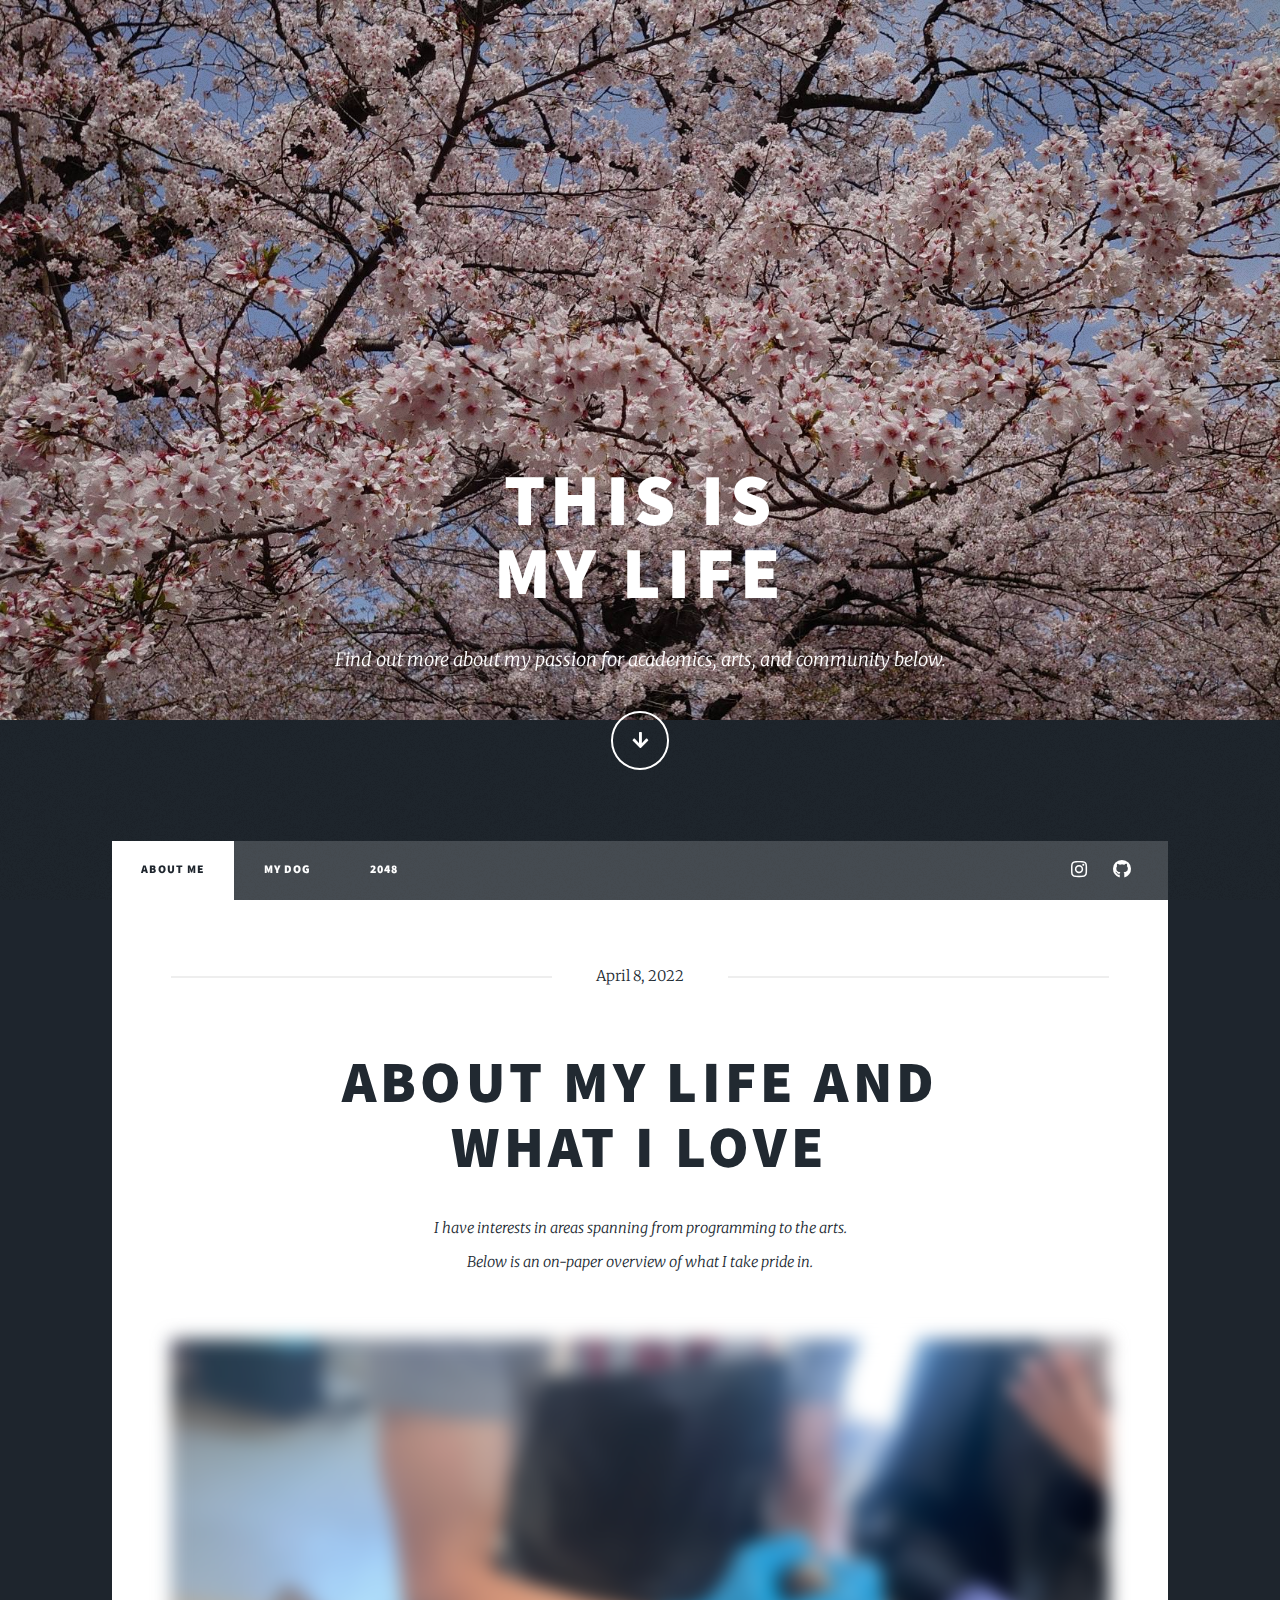
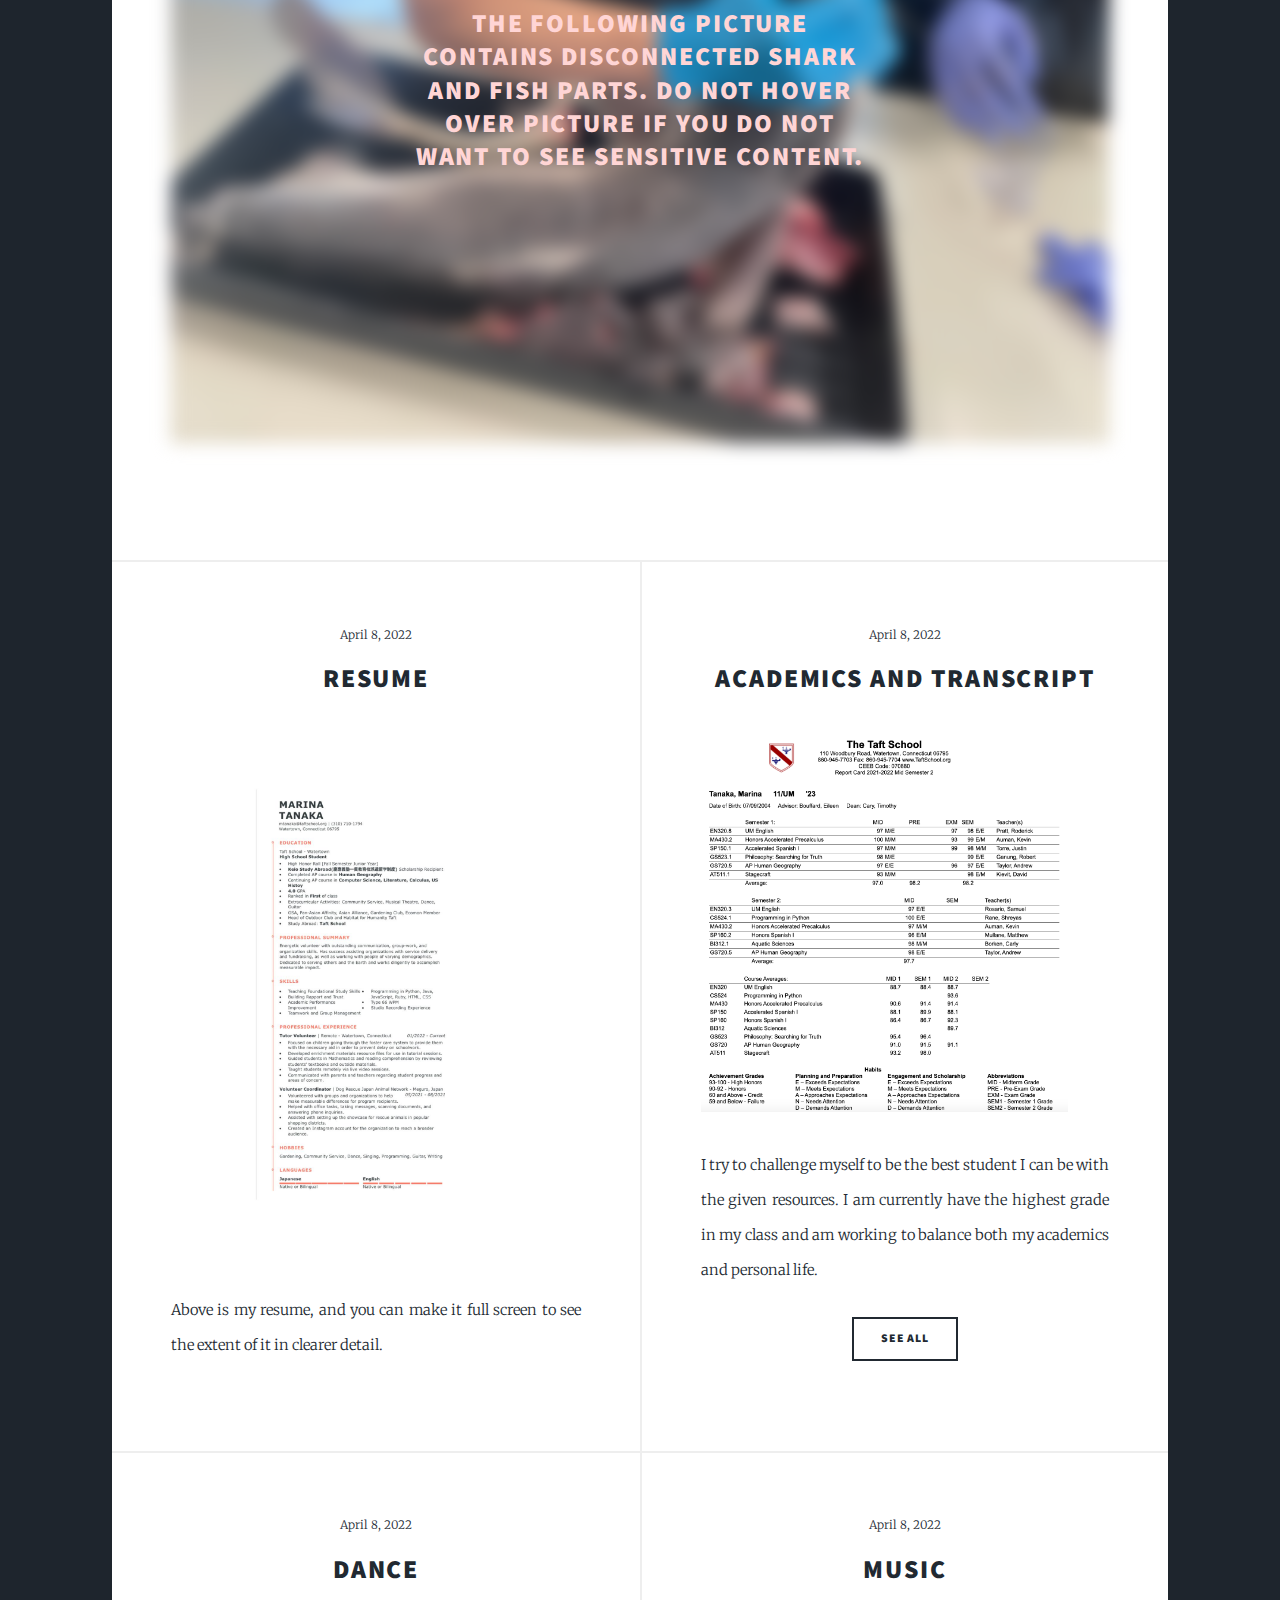
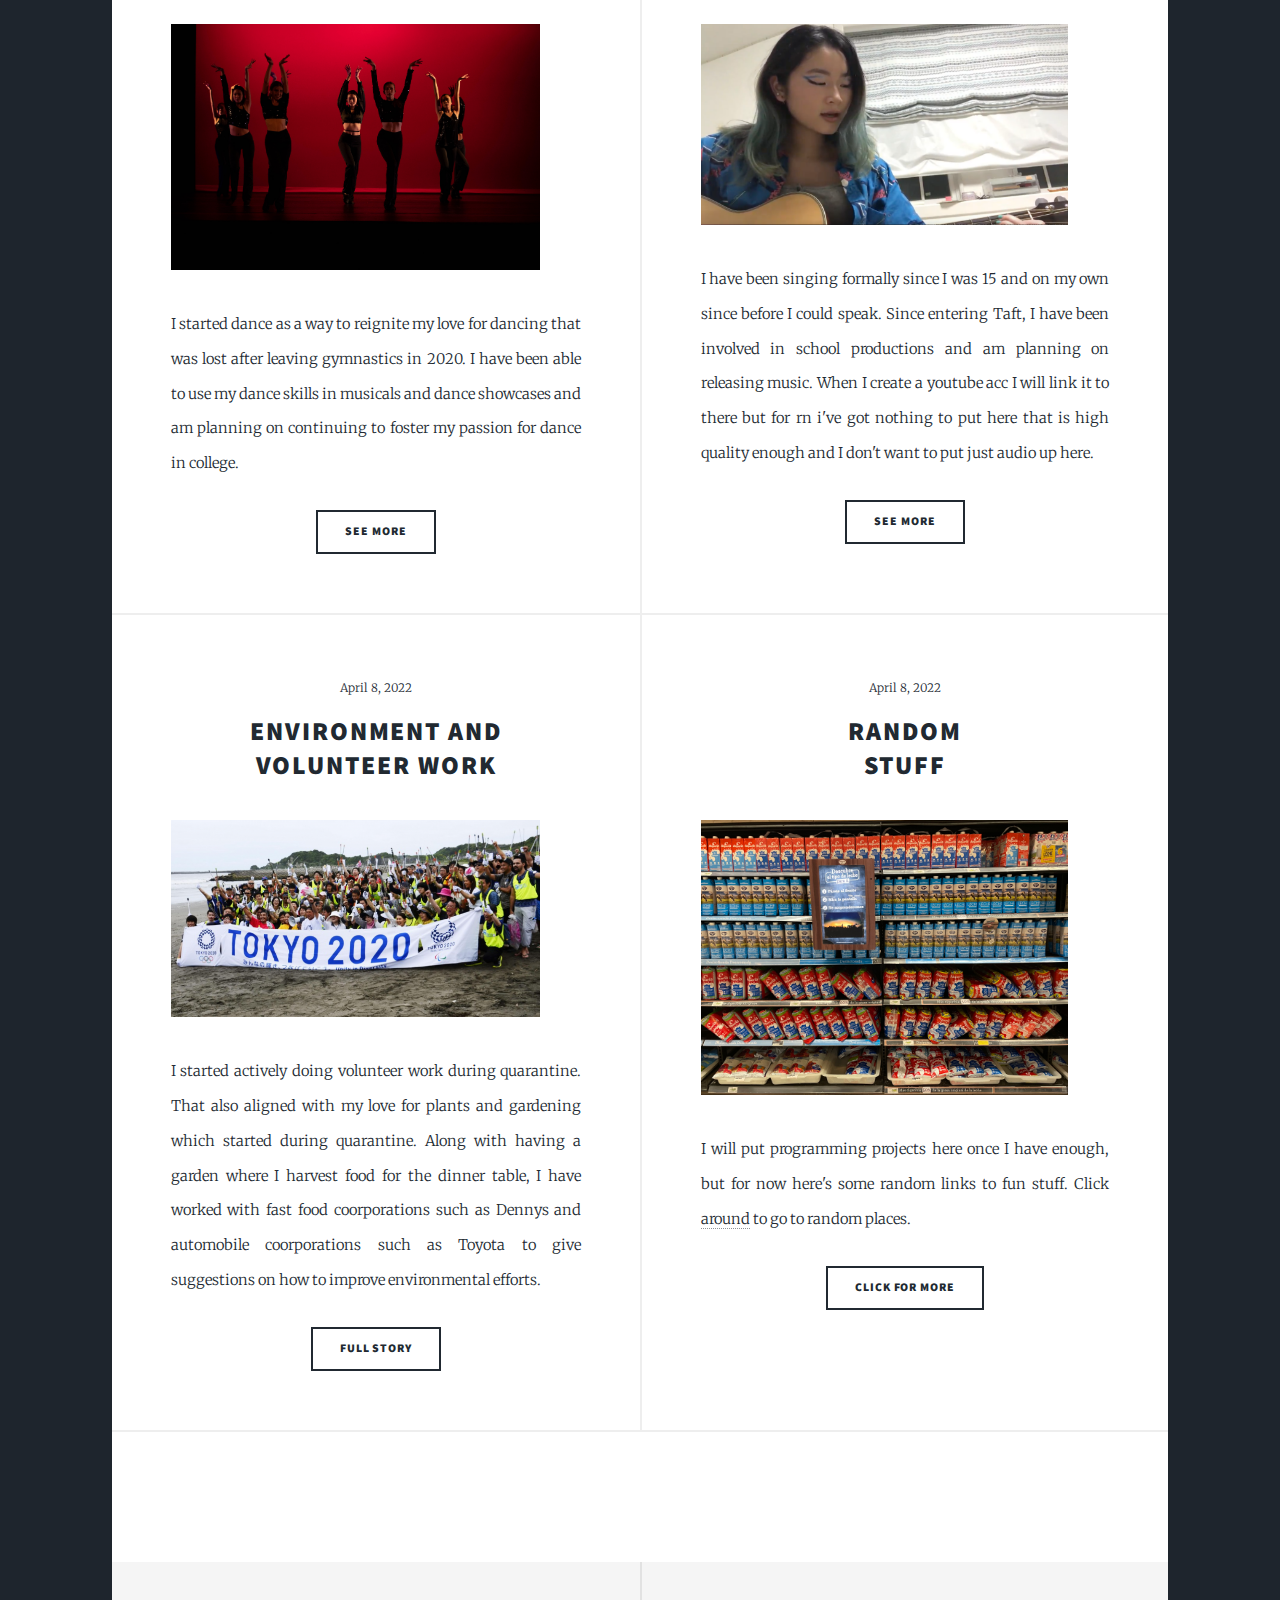
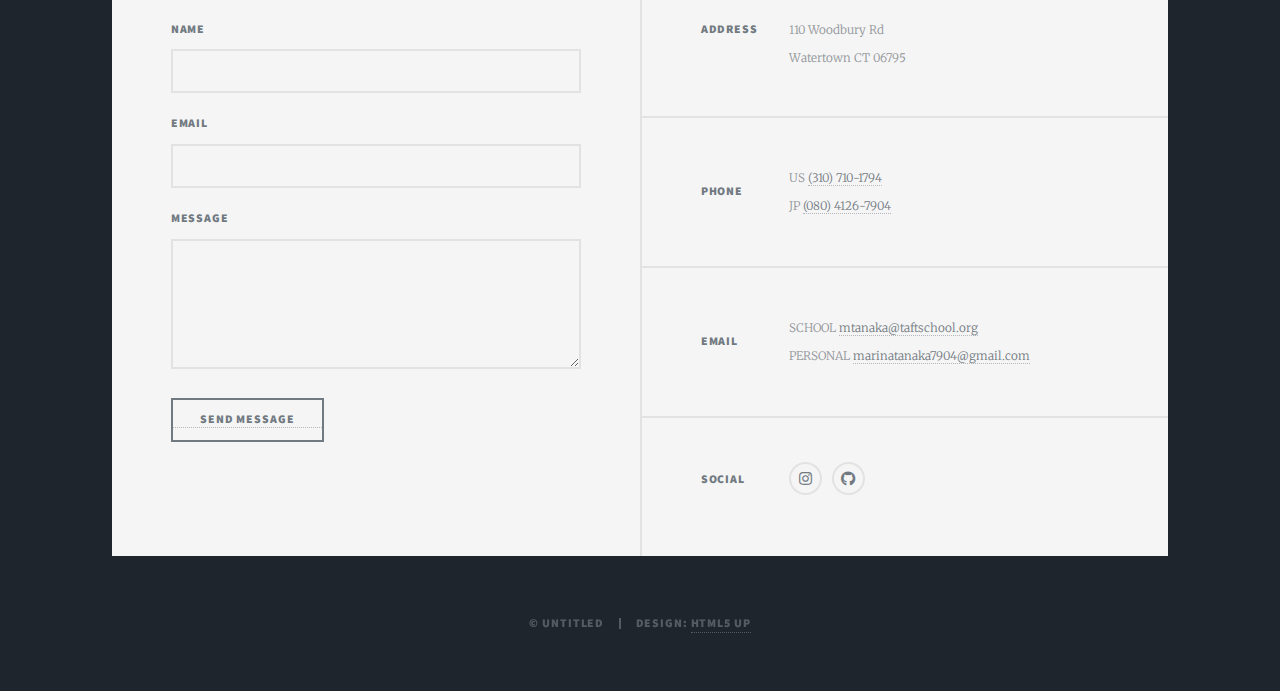
==== index.html @ 1de7fd45 "blur" ====
<!DOCTYPE HTML>
<!--
	Japanese Culture

-->
<html>
	<head>
		<title>Marina Tanaka Portfolio</title>
		<link rel = "icon" href = "images/snake.jpeg" type = "image/x-icon">
		<meta charset="utf-8" />
		<meta name="viewport" content="width=device-width, initial-scale=1, user-scalable=no" />
		<link rel="stylesheet" href="assets/css/main.css" />
		<noscript><link rel="stylesheet" href="assets/css/noscript.css" /></noscript>
	</head>
	<body class="is-preload">

		<!-- Wrapper -->
			<div id="wrapper" class="fade-in">

				<!-- Intro -->
					<div id="intro">
						<h1>This is<br />
						My Life</h1>
						<p>Find out more about my passion for academics, arts, and community below.</p>
						<ul class="actions">
							<li><a href="#header" class="button icon solid solo fa-arrow-down scrolly">Continue</a></li>
						</ul>
					</div>

				<!-- Header -->
					<header id="header">
						<a  class="logo">Marina Tanaka</a>
					</header>

				<!-- Nav -->
					<nav id="nav">
						<ul class="links">
							<li class="active"><a href="index.html">About Me</a></li>
							<li><a href="generic.html">My Dog</a></li>
							<li><a href="https://play2048.co/" target="_blank" rel="noopener noreferrer">2048</a></li>
						</ul>
						<ul class="icons">
							<li><a href="https://www.instagram.com/enchiladaman_man/?hl=en" class="icon brands fa-instagram"><span class="label">Instagram</span></a></li>
							<li><a href="https://github.com/marinatedshrimp" class="icon brands fa-github"><span class="label">GitHub</span></a></li>
						</ul>
					</nav>

				<!-- Main -->
					<div id="main">

						<!-- Featured Post -->
							<article class="post featured">
								<header class="major">
									<span class="date">April 8, 2022</span>
									<h2>About my life and<br />
									what I love</h2>
									<p>I have interests in areas spanning from programming to the arts.<br />
									Below is an on-paper overview of what I take pride in. <br /></p>
								</header>
								<div class = "container">
								<a class="image main imgg"><img src="images/shark.jpg" alt="" /></a>
								<h2 class = "center-text">The following picture contains disconnected shark and fish parts. Do not hover over picture if you do not want to see sensitive content. </h2>
								</div>
							</article>

						<!-- Posts -->
							<section class="posts" class = "smooooth">
								<article>
									<header>
										<span class="date">April 8, 2022</span>
										<h2>Resume</h2>
									</header>
									<a class="image fit"><img id = "fullScreenElement2" src="images/resume.jpg" onclick ="toggleFullScreen('fullScreenElement2')" alt="" /></a>
									<script>
										function toggleFullScreen(id) {
										  document.getElementById(id).requestFullscreen()
										}
									</script>
									<p>Above is my resume, and you can make it full screen to see the extent of it in clearer detail. </p>
									<ul class="actions special">

									</ul>									
								</article>
								<article>
									<header>
										<span class="date">April 8, 2022</span>
										<h2>Academics and Transcript</h2>
									</header>
									<a class = "image fit"><img src="images/junior_mid_sem2.png" alt="academic transcript"/></a>
									<p>I try to challenge myself to be the best student I can be with the given resources. I am currently have the highest grade in my class and am working to balance both my academics and personal life.</p>
									<ul class="actions special">
										<li><a href="https://drive.google.com/drive/folders/1C4hcfGneRjHxCJ4Ni2inxHfy_iah_qCb?usp=sharing" class="button">See All</a></li>
									</ul>
								</article>
								<article>
									<header>
										<span class="date">April 8, 2022</span>
										<h2>Dance</h2>
									</header>
									<a class="image fit"><img src="images/dance.jpg" alt="" /></a>
									<p>I started dance as a way to reignite my love for dancing that was lost after leaving gymnastics in 2020. I have been able to use my dance skills in musicals and dance showcases and am planning on continuing to foster my passion for dance in college.</p>
									<ul class="actions special">
										<li><a href="https://drive.google.com/drive/u/0/folders/1FJBhvPDgF9HogvUldzFOQnjCWZzMd5V_" class="button">See More</a></li>
									</ul>
								</article>
								<article>
									<header>
										<span class="date">April 8, 2022</span>
										<h2>Music<br />
										</h2>
									</header>
									<a class="image fit"><img src="images/music.png" alt="" /></a>
									<p>I have been singing formally since I was 15 and on my own since before I could speak. Since entering Taft, I have been involved in school productions and am planning on releasing music. When I create a youtube acc I will link it to there but for rn i've got nothing to put here that is high quality enough and I don't want to put just audio up here.</p>
									<ul class="actions special">
										<li><a href="https://drive.google.com/drive/folders/1y5LNAwpi_srUMoHAfRDy7MyowG9_rZHP?usp=sharing" class="button">See More</a></li>
									</ul>
								</article>
								<article>
									<header>
										<span class="date">April 8, 2022</span>
										<h2>Environment and Volunteer Work</h2>
									</header>
									<a href="#" class="image fit"><img src="images/clean.jpg" alt="" /></a>
									<p>I started actively doing volunteer work during quarantine. That also aligned with my love for plants and gardening which started during quarantine. Along with having a garden where I harvest food for the dinner table, I have worked with fast food coorporations such as Dennys and automobile coorporations such as Toyota to give suggestions on how to improve environmental efforts.</p>
									<ul class="actions special">
										<li><a href="#" class="button">Full Story</a></li>
									</ul>
								</article>
								<article>
									<header>
										<span class="date">April 8, 2022</span>
										<h2><a href="https://redirect.viglink.com/?format=go&jsonp=vglnk_164972795162210&key=eac202ea7a96cf485281d6c4ffa2069e&libId=l1vhf8wd0103es17000DLcafmgc9q&loc=https%3A%2F%2Fwww.makeuseof.com%2Ftag%2Faddictive-short-web-games%2F&ccpaConsent=1---&v=1&opt=true&optExText=false&out=http%3A%2F%2Ffoddy.net%2FAthletics.html%3Fwebgl%3Dtrue&ref=https%3A%2F%2Fwww.google.com%2F&title=20%20Quick%20Web%20Games%20to%20Play%20Online%20When%20You%27re%20Bored&txt=QWOP" target="_blank" rel="noopener noreferrer">Random<br />
										Stuff</a></h2>
									</header>
									<a href="https://www.theverge.com/22310188/nft-explainer-what-is-blockchain-crypto-art-faq" target="_blank" rel="noopener noreferrer" class="image fit"><img src="images/milk.jpg" alt="" /></a>
									<p>I will put programming projects here once I have enough, but for now here's some random links to fun stuff. Click <a href = "https://www.nytimes.com/games/wordle/index.html" target="_blank" rel="noopener noreferrer">around</a> to go to random places.</p>
									<ul class="actions special">
										<li><a href="https://nerdlegame.com/" target="_blank" rel="noopener noreferrer" class="button">Click For More</a></li>
									</ul>
								</article>
							</section>

						<!-- Footer -->
							<footer>
								<div class="pagination">
									
								</div>
							</footer>

					</div>

				<!-- Footer -->
					<footer id="footer">
						<section>
							<form method="post" action="#">
								<div class="fields">
									<div class="field">
										<label for="name">Name</label>
										<input type="text" name="name" id="name" />
									</div>
									<div class="field">
										<label for="email">Email</label>
										<input type="text" name="email" id="email" />
									</div>
									<div class="field">
										<label for="message">Message</label>
										<textarea name="message" id="message" rows="3"></textarea>
									</div>
								</div>
								<ul class="actions">
									<li><a href = "https://www.youtube.com/watch?v=dQw4w9WgXcQ"><input type="submit" value="Send Message"/></a></li>
								</ul>
							</form>
						</section>
						<section class="split contact">
							<section class="alt">
								<h3>Address</h3>
								<p>110 Woodbury Rd<br>
								Watertown CT 06795</p>
							</section>
							<section>
								<h3>Phone</h3>
								<p>US <a href="tel:+13107101794">(310) 710-1794</a><br/>
								JP <a href="tel:+818041267904">(080) 4126-7904</a></p>
							</section>
							<section>
								<h3>Email</h3>
								<p>SCHOOL <a href = "mailto: mtanaka@taftschool.org">mtanaka@taftschool.org</a><br/>
								PERSONAL <a href="mailto: marinatanaka7904@gmail.com">marinatanaka7904@gmail.com</a></p>
							</section>
							<section>
								<h3>Social</h3>
								<ul class="icons alt">
									<li><a href="https://www.instagram.com/enchiladaman_man/?hl=en" class="icon brands alt fa-instagram"><span class="label">Instagram</span></a></li>
									<li><a href="https://github.com/marinatedshrimp" class="icon brands alt fa-github"><span class="label">GitHub</span></a></li>
								</ul>
							</section>
						</section>
					</footer>

				<!-- Copyright -->
					<div id="copyright">
						<ul><li>&copy; Untitled</li><li>Design: <a href="https://html5up.net">HTML5 UP</a></li></ul>
					</div>

			</div>

		<!-- Scripts -->
			<script src="assets/js/jquery.min.js"></script>
			<script src="assets/js/jquery.scrollex.min.js"></script>
			<script src="assets/js/jquery.scrolly.min.js"></script>
			<script src="assets/js/browser.min.js"></script>
			<script src="assets/js/breakpoints.min.js"></script>
			<script src="assets/js/util.js"></script>
			<script src="assets/js/main.js"></script>

	</body>
</html>
---- assets/css/main.css ----
@import url(fontawesome-all.min.css);
@import url("https://fonts.googleapis.com/css?family=Merriweather:300,700,300italic,700italic|Source+Sans+Pro:900");

/*
	Massively by HTML5 UP
	html5up.net | @ajlkn
	Free for personal and commercial use under the CCA 3.0 license (html5up.net/license)
*/

html, body, div, span, applet, object,
iframe, h1, h2, h3, h4, h5, h6, p, blockquote,
pre, a, abbr, acronym, address, big, cite,
code, del, dfn, em, img, ins, kbd, q, s, samp,
small, strike, strong, sub, sup, tt, var, b,
u, i, center, dl, dt, dd, ol, ul, li, fieldset,
form, label, legend, table, caption, tbody,
tfoot, thead, tr, th, td, article, aside,
canvas, details, embed, figure, figcaption,
footer, header, hgroup, menu, nav, output, ruby,
section, summary, time, mark, audio, video {
	margin: 0;
	padding: 0;
	border: 0;
	font-size: 100%;
	font: inherit;
	vertical-align: baseline;}

article, aside, details, figcaption, figure,
footer, header, hgroup, menu, nav, section {
	display: block;}

body {
	line-height: 1;
}

ol, ul {
	list-style: none;
}

blockquote, q {
	quotes: none;
}

	blockquote:before, blockquote:after, q:before, q:after {
		content: '';
		content: none;
	}

table {
	border-collapse: collapse;
	border-spacing: 0;
}

body {
	-webkit-text-size-adjust: none;
}

mark {
	background-color: transparent;
	color: inherit;
}

input::-moz-focus-inner {
	border: 0;
	padding: 0;
}

input, select, textarea {
	-moz-appearance: none;
	-webkit-appearance: none;
	-ms-appearance: none;
	appearance: none;
}

/* Basic */

	@-ms-viewport {
		width: device-width;
	}

	body {
		-ms-overflow-style: scrollbar;
	}

	@media screen and (max-width: 480px) {

		html, body {
			min-width: 320px;
		}

	}

	html {
		box-sizing: border-box;
	}

	*, *:before, *:after {
		box-sizing: inherit;
	}

	body {
		background-color: #1e252d;
	}

		body.is-preload *, body.is-preload *:before, body.is-preload *:after {
			-moz-animation: none !important;
			-webkit-animation: none !important;
			-ms-animation: none !important;
			animation: none !important;
			-moz-transition: none !important;
			-webkit-transition: none !important;
			-ms-transition: none !important;
			transition: none !important;
		}

/* Type */

	html {
		font-size: 16pt;
	}

		@media screen and (max-width: 1680px) {

			html {
				font-size: 12pt;
			}

		}

		@media screen and (max-width: 1280px) {

			html {
				font-size: 11pt;
			}

		}

		@media screen and (max-width: 360px) {

			html {
				font-size: 10pt;
			}

		}

	body {
		color: #212931;
	}

	body, input, select, textarea {
		font-family: "Merriweather", Georgia, serif;
		font-weight: 300;
		font-size: 1rem;
		line-height: 2.375;
	}

	a {
		-moz-transition: color 0.2s ease-in-out, background-color 0.2s ease-in-out, border-color 0.2s ease-in-out, box-shadow 0.2s ease-in-out;
		-webkit-transition: color 0.2s ease-in-out, background-color 0.2s ease-in-out, border-color 0.2s ease-in-out, box-shadow 0.2s ease-in-out;
		-ms-transition: color 0.2s ease-in-out, background-color 0.2s ease-in-out, border-color 0.2s ease-in-out, box-shadow 0.2s ease-in-out;
		transition: color 0.2s ease-in-out, background-color 0.2s ease-in-out, border-color 0.2s ease-in-out, box-shadow 0.2s ease-in-out;
		border-bottom: dotted 1px;
		text-decoration: none;
	}

		a:hover {
			border-bottom-color: transparent;
		}

	strong, b {
		font-weight: 600;
	}

	em, i {
		font-style: italic;
	}

	p {
		text-align: justify;
		margin: 0 0 2rem 0;
	}

	h1, h2, h3, h4, h5, h6 {
		font-family: "Source Sans Pro", Helvetica, sans-serif;
		font-weight: 900;
		line-height: 1.5;
		letter-spacing: 0.075em;
		text-transform: uppercase;
		margin: 0 0 1rem 0;
	}

		h1 a, h2 a, h3 a, h4 a, h5 a, h6 a {
			border-bottom: 0;
			color: inherit;
			text-decoration: none;
		}

	h1 {
		font-size: 4rem;
		line-height: 1.1;
		margin: 0 0 2rem 0;
	}

	h2 {
		font-size: 1.75rem;
		line-height: 1.3;
		margin: 0 0 1.5rem 0;
	}

	h3 {
		font-size: 1.25rem;
		margin: 0 0 1.5rem 0;
	}

	h4 {
		font-size: 1rem;
	}

	h5 {
		font-size: 0.9rem;
	}

	h6 {
		font-size: 0.8rem;
	}

	sub {
		font-size: 0.8rem;
		position: relative;
		top: 0.5rem;
	}

	sup {
		font-size: 0.8rem;
		position: relative;
		top: -0.5rem;
	}

	blockquote {
		border-left: solid 4px;
		font-style: italic;
		margin: 0 0 2rem 0;
		padding: 0.5rem 0 0.5rem 2rem;
	}

	code {
		border: solid 2px;
		font-family: "Courier New", monospace;
		font-size: 0.9rem;
		margin: 0 0.25rem;
		padding: 0.25rem 0.65rem;
	}

	pre {
		-webkit-overflow-scrolling: touch;
		font-family: "Courier New", monospace;
		font-size: 0.9rem;
		margin: 0 0 2rem 0;
	}

		pre code {
			display: block;
			line-height: 1.75;
			padding: 1rem 1.5rem;
			overflow-x: auto;
		}

	hr {
		border: 0;
		border-bottom: solid 2px;
		margin: 3rem 0;
	}

		hr.major {
			margin: 5rem 0;
		}

	.align-left {
		text-align: left;
	}

	.align-center {
		text-align: center;
	}

	.align-right {
		text-align: right;
	}

	input, select, textarea {
		color: #212931;
	}

	a {
		color: #212931;
		border-bottom-color: rgba(33, 41, 49, 0.5);
	}

		a:hover {
			border-bottom-color: transparent;
			color: #18bfef !important;
		}

	strong, b {
		color: #212931;
	}

	h1, h2, h3, h4, h5, h6 {
		color: #212931;
	}

	blockquote {
		border-left-color: #eeeeee;
	}

	code {
		background: rgba(220, 220, 220, 0.25);
		border-color: #eeeeee;
	}

	hr {
		border-bottom-color: #eeeeee;
	}

/* Row */

	.row {
		display: flex;
		flex-wrap: wrap;
		box-sizing: border-box;
		align-items: stretch;
	}

		.row > * {
			box-sizing: border-box;
		}

		.row.gtr-uniform > * > :last-child {
			margin-bottom: 0;
		}

		.row.aln-left {
			justify-content: flex-start;
		}

		.row.aln-center {
			justify-content: center;
		}

		.row.aln-right {
			justify-content: flex-end;
		}

		.row.aln-top {
			align-items: flex-start;
		}

		.row.aln-middle {
			align-items: center;
		}

		.row.aln-bottom {
			align-items: flex-end;
		}

		.row > .imp {
			order: -1;
		}

		.row > .col-1 {
			width: 8.33333%;
		}

		.row > .off-1 {
			margin-left: 8.33333%;
		}

		.row > .col-2 {
			width: 16.66667%;
		}

		.row > .off-2 {
			margin-left: 16.66667%;
		}

		.row > .col-3 {
			width: 25%;
		}

		.row > .off-3 {
			margin-left: 25%;
		}

		.row > .col-4 {
			width: 33.33333%;
		}

		.row > .off-4 {
			margin-left: 33.33333%;
		}

		.row > .col-5 {
			width: 41.66667%;
		}

		.row > .off-5 {
			margin-left: 41.66667%;
		}

		.row > .col-6 {
			width: 50%;
		}

		.row > .off-6 {
			margin-left: 50%;
		}

		.row > .col-7 {
			width: 58.33333%;
		}

		.row > .off-7 {
			margin-left: 58.33333%;
		}

		.row > .col-8 {
			width: 66.66667%;
		}

		.row > .off-8 {
			margin-left: 66.66667%;
		}

		.row > .col-9 {
			width: 75%;
		}

		.row > .off-9 {
			margin-left: 75%;
		}

		.row > .col-10 {
			width: 83.33333%;
		}

		.row > .off-10 {
			margin-left: 83.33333%;
		}

		.row > .col-11 {
			width: 91.66667%;
		}

		.row > .off-11 {
			margin-left: 91.66667%;
		}

		.row > .col-12 {
			width: 100%;
		}

		.row > .off-12 {
			margin-left: 100%;
		}

		.row.gtr-0 {
			margin-top: 0;
			margin-left: 0rem;
		}

			.row.gtr-0 > * {
				padding: 0 0 0 0rem;
			}

			.row.gtr-0.gtr-uniform {
				margin-top: 0rem;
			}

				.row.gtr-0.gtr-uniform > * {
					padding-top: 0rem;
				}

		.row.gtr-25 {
			margin-top: 0;
			margin-left: -0.375rem;
		}

			.row.gtr-25 > * {
				padding: 0 0 0 0.375rem;
			}

			.row.gtr-25.gtr-uniform {
				margin-top: -0.375rem;
			}

				.row.gtr-25.gtr-uniform > * {
					padding-top: 0.375rem;
				}

		.row.gtr-50 {
			margin-top: 0;
			margin-left: -0.75rem;
		}

			.row.gtr-50 > * {
				padding: 0 0 0 0.75rem;
			}

			.row.gtr-50.gtr-uniform {
				margin-top: -0.75rem;
			}

				.row.gtr-50.gtr-uniform > * {
					padding-top: 0.75rem;
				}

		.row {
			margin-top: 0;
			margin-left: -1.5rem;
		}

			.row > * {
				padding: 0 0 0 1.5rem;
			}

			.row.gtr-uniform {
				margin-top: -1.5rem;
			}

				.row.gtr-uniform > * {
					padding-top: 1.5rem;
				}

		.row.gtr-150 {
			margin-top: 0;
			margin-left: -2.25rem;
		}

			.row.gtr-150 > * {
				padding: 0 0 0 2.25rem;
			}

			.row.gtr-150.gtr-uniform {
				margin-top: -2.25rem;
			}

				.row.gtr-150.gtr-uniform > * {
					padding-top: 2.25rem;
				}

		.row.gtr-200 {
			margin-top: 0;
			margin-left: -3rem;
		}

			.row.gtr-200 > * {
				padding: 0 0 0 3rem;
			}

			.row.gtr-200.gtr-uniform {
				margin-top: -3rem;
			}

				.row.gtr-200.gtr-uniform > * {
					padding-top: 3rem;
				}

		@media screen and (max-width: 1680px) {

			.row {
				display: flex;
				flex-wrap: wrap;
				box-sizing: border-box;
				align-items: stretch;
			}

				.row > * {
					box-sizing: border-box;
				}

				.row.gtr-uniform > * > :last-child {
					margin-bottom: 0;
				}

				.row.aln-left {
					justify-content: flex-start;
				}

				.row.aln-center {
					justify-content: center;
				}

				.row.aln-right {
					justify-content: flex-end;
				}

				.row.aln-top {
					align-items: flex-start;
				}

				.row.aln-middle {
					align-items: center;
				}

				.row.aln-bottom {
					align-items: flex-end;
				}

				.row > .imp-xlarge {
					order: -1;
				}

				.row > .col-1-xlarge {
					width: 8.33333%;
				}

				.row > .off-1-xlarge {
					margin-left: 8.33333%;
				}

				.row > .col-2-xlarge {
					width: 16.66667%;
				}

				.row > .off-2-xlarge {
					margin-left: 16.66667%;
				}

				.row > .col-3-xlarge {
					width: 25%;
				}

				.row > .off-3-xlarge {
					margin-left: 25%;
				}

				.row > .col-4-xlarge {
					width: 33.33333%;
				}

				.row > .off-4-xlarge {
					margin-left: 33.33333%;
				}

				.row > .col-5-xlarge {
					width: 41.66667%;
				}

				.row > .off-5-xlarge {
					margin-left: 41.66667%;
				}

				.row > .col-6-xlarge {
					width: 50%;
				}

				.row > .off-6-xlarge {
					margin-left: 50%;
				}

				.row > .col-7-xlarge {
					width: 58.33333%;
				}

				.row > .off-7-xlarge {
					margin-left: 58.33333%;
				}

				.row > .col-8-xlarge {
					width: 66.66667%;
				}

				.row > .off-8-xlarge {
					margin-left: 66.66667%;
				}

				.row > .col-9-xlarge {
					width: 75%;
				}

				.row > .off-9-xlarge {
					margin-left: 75%;
				}

				.row > .col-10-xlarge {
					width: 83.33333%;
				}

				.row > .off-10-xlarge {
					margin-left: 83.33333%;
				}

				.row > .col-11-xlarge {
					width: 91.66667%;
				}

				.row > .off-11-xlarge {
					margin-left: 91.66667%;
				}

				.row > .col-12-xlarge {
					width: 100%;
				}

				.row > .off-12-xlarge {
					margin-left: 100%;
				}

				.row.gtr-0 {
					margin-top: 0;
					margin-left: 0rem;
				}

					.row.gtr-0 > * {
						padding: 0 0 0 0rem;
					}

					.row.gtr-0.gtr-uniform {
						margin-top: 0rem;
					}

						.row.gtr-0.gtr-uniform > * {
							padding-top: 0rem;
						}

				.row.gtr-25 {
					margin-top: 0;
					margin-left: -0.375rem;
				}

					.row.gtr-25 > * {
						padding: 0 0 0 0.375rem;
					}

					.row.gtr-25.gtr-uniform {
						margin-top: -0.375rem;
					}

						.row.gtr-25.gtr-uniform > * {
							padding-top: 0.375rem;
						}

				.row.gtr-50 {
					margin-top: 0;
					margin-left: -0.75rem;
				}

					.row.gtr-50 > * {
						padding: 0 0 0 0.75rem;
					}

					.row.gtr-50.gtr-uniform {
						margin-top: -0.75rem;
					}

						.row.gtr-50.gtr-uniform > * {
							padding-top: 0.75rem;
						}

				.row {
					margin-top: 0;
					margin-left: -1.5rem;
				}

					.row > * {
						padding: 0 0 0 1.5rem;
					}

					.row.gtr-uniform {
						margin-top: -1.5rem;
					}

						.row.gtr-uniform > * {
							padding-top: 1.5rem;
						}

				.row.gtr-150 {
					margin-top: 0;
					margin-left: -2.25rem;
				}

					.row.gtr-150 > * {
						padding: 0 0 0 2.25rem;
					}

					.row.gtr-150.gtr-uniform {
						margin-top: -2.25rem;
					}

						.row.gtr-150.gtr-uniform > * {
							padding-top: 2.25rem;
						}

				.row.gtr-200 {
					margin-top: 0;
					margin-left: -3rem;
				}

					.row.gtr-200 > * {
						padding: 0 0 0 3rem;
					}

					.row.gtr-200.gtr-uniform {
						margin-top: -3rem;
					}

						.row.gtr-200.gtr-uniform > * {
							padding-top: 3rem;
						}

		}

		@media screen and (max-width: 1280px) {

			.row {
				display: flex;
				flex-wrap: wrap;
				box-sizing: border-box;
				align-items: stretch;
			}

				.row > * {
					box-sizing: border-box;
				}

				.row.gtr-uniform > * > :last-child {
					margin-bottom: 0;
				}

				.row.aln-left {
					justify-content: flex-start;
				}

				.row.aln-center {
					justify-content: center;
				}

				.row.aln-right {
					justify-content: flex-end;
				}

				.row.aln-top {
					align-items: flex-start;
				}

				.row.aln-middle {
					align-items: center;
				}

				.row.aln-bottom {
					align-items: flex-end;
				}

				.row > .imp-large {
					order: -1;
				}

				.row > .col-1-large {
					width: 8.33333%;
				}

				.row > .off-1-large {
					margin-left: 8.33333%;
				}

				.row > .col-2-large {
					width: 16.66667%;
				}

				.row > .off-2-large {
					margin-left: 16.66667%;
				}

				.row > .col-3-large {
					width: 25%;
				}

				.row > .off-3-large {
					margin-left: 25%;
				}

				.row > .col-4-large {
					width: 33.33333%;
				}

				.row > .off-4-large {
					margin-left: 33.33333%;
				}

				.row > .col-5-large {
					width: 41.66667%;
				}

				.row > .off-5-large {
					margin-left: 41.66667%;
				}

				.row > .col-6-large {
					width: 50%;
				}

				.row > .off-6-large {
					margin-left: 50%;
				}

				.row > .col-7-large {
					width: 58.33333%;
				}

				.row > .off-7-large {
					margin-left: 58.33333%;
				}

				.row > .col-8-large {
					width: 66.66667%;
				}

				.row > .off-8-large {
					margin-left: 66.66667%;
				}

				.row > .col-9-large {
					width: 75%;
				}

				.row > .off-9-large {
					margin-left: 75%;
				}

				.row > .col-10-large {
					width: 83.33333%;
				}

				.row > .off-10-large {
					margin-left: 83.33333%;
				}

				.row > .col-11-large {
					width: 91.66667%;
				}

				.row > .off-11-large {
					margin-left: 91.66667%;
				}

				.row > .col-12-large {
					width: 100%;
				}

				.row > .off-12-large {
					margin-left: 100%;
				}

				.row.gtr-0 {
					margin-top: 0;
					margin-left: 0rem;
				}

					.row.gtr-0 > * {
						padding: 0 0 0 0rem;
					}

					.row.gtr-0.gtr-uniform {
						margin-top: 0rem;
					}

						.row.gtr-0.gtr-uniform > * {
							padding-top: 0rem;
						}

				.row.gtr-25 {
					margin-top: 0;
					margin-left: -0.375rem;
				}

					.row.gtr-25 > * {
						padding: 0 0 0 0.375rem;
					}

					.row.gtr-25.gtr-uniform {
						margin-top: -0.375rem;
					}

						.row.gtr-25.gtr-uniform > * {
							padding-top: 0.375rem;
						}

				.row.gtr-50 {
					margin-top: 0;
					margin-left: -0.75rem;
				}

					.row.gtr-50 > * {
						padding: 0 0 0 0.75rem;
					}

					.row.gtr-50.gtr-uniform {
						margin-top: -0.75rem;
					}

						.row.gtr-50.gtr-uniform > * {
							padding-top: 0.75rem;
						}

				.row {
					margin-top: 0;
					margin-left: -1.5rem;
				}

					.row > * {
						padding: 0 0 0 1.5rem;
					}

					.row.gtr-uniform {
						margin-top: -1.5rem;
					}

						.row.gtr-uniform > * {
							padding-top: 1.5rem;
						}

				.row.gtr-150 {
					margin-top: 0;
					margin-left: -2.25rem;
				}

					.row.gtr-150 > * {
						padding: 0 0 0 2.25rem;
					}

					.row.gtr-150.gtr-uniform {
						margin-top: -2.25rem;
					}

						.row.gtr-150.gtr-uniform > * {
							padding-top: 2.25rem;
						}

				.row.gtr-200 {
					margin-top: 0;
					margin-left: -3rem;
				}

					.row.gtr-200 > * {
						padding: 0 0 0 3rem;
					}

					.row.gtr-200.gtr-uniform {
						margin-top: -3rem;
					}

						.row.gtr-200.gtr-uniform > * {
							padding-top: 3rem;
						}

		}

		@media screen and (max-width: 980px) {

			.row {
				display: flex;
				flex-wrap: wrap;
				box-sizing: border-box;
				align-items: stretch;
			}

				.row > * {
					box-sizing: border-box;
				}

				.row.gtr-uniform > * > :last-child {
					margin-bottom: 0;
				}

				.row.aln-left {
					justify-content: flex-start;
				}

				.row.aln-center {
					justify-content: center;
				}

				.row.aln-right {
					justify-content: flex-end;
				}

				.row.aln-top {
					align-items: flex-start;
				}

				.row.aln-middle {
					align-items: center;
				}

				.row.aln-bottom {
					align-items: flex-end;
				}

				.row > .imp-medium {
					order: -1;
				}

				.row > .col-1-medium {
					width: 8.33333%;
				}

				.row > .off-1-medium {
					margin-left: 8.33333%;
				}

				.row > .col-2-medium {
					width: 16.66667%;
				}

				.row > .off-2-medium {
					margin-left: 16.66667%;
				}

				.row > .col-3-medium {
					width: 25%;
				}

				.row > .off-3-medium {
					margin-left: 25%;
				}

				.row > .col-4-medium {
					width: 33.33333%;
				}

				.row > .off-4-medium {
					margin-left: 33.33333%;
				}

				.row > .col-5-medium {
					width: 41.66667%;
				}

				.row > .off-5-medium {
					margin-left: 41.66667%;
				}

				.row > .col-6-medium {
					width: 50%;
				}

				.row > .off-6-medium {
					margin-left: 50%;
				}

				.row > .col-7-medium {
					width: 58.33333%;
				}

				.row > .off-7-medium {
					margin-left: 58.33333%;
				}

				.row > .col-8-medium {
					width: 66.66667%;
				}

				.row > .off-8-medium {
					margin-left: 66.66667%;
				}

				.row > .col-9-medium {
					width: 75%;
				}

				.row > .off-9-medium {
					margin-left: 75%;
				}

				.row > .col-10-medium {
					width: 83.33333%;
				}

				.row > .off-10-medium {
					margin-left: 83.33333%;
				}

				.row > .col-11-medium {
					width: 91.66667%;
				}

				.row > .off-11-medium {
					margin-left: 91.66667%;
				}

				.row > .col-12-medium {
					width: 100%;
				}

				.row > .off-12-medium {
					margin-left: 100%;
				}

				.row.gtr-0 {
					margin-top: 0;
					margin-left: 0rem;
				}

					.row.gtr-0 > * {
						padding: 0 0 0 0rem;
					}

					.row.gtr-0.gtr-uniform {
						margin-top: 0rem;
					}

						.row.gtr-0.gtr-uniform > * {
							padding-top: 0rem;
						}

				.row.gtr-25 {
					margin-top: 0;
					margin-left: -0.375rem;
				}

					.row.gtr-25 > * {
						padding: 0 0 0 0.375rem;
					}

					.row.gtr-25.gtr-uniform {
						margin-top: -0.375rem;
					}

						.row.gtr-25.gtr-uniform > * {
							padding-top: 0.375rem;
						}

				.row.gtr-50 {
					margin-top: 0;
					margin-left: -0.75rem;
				}

					.row.gtr-50 > * {
						padding: 0 0 0 0.75rem;
					}

					.row.gtr-50.gtr-uniform {
						margin-top: -0.75rem;
					}

						.row.gtr-50.gtr-uniform > * {
							padding-top: 0.75rem;
						}

				.row {
					margin-top: 0;
					margin-left: -1.5rem;
				}

					.row > * {
						padding: 0 0 0 1.5rem;
					}

					.row.gtr-uniform {
						margin-top: -1.5rem;
					}

						.row.gtr-uniform > * {
							padding-top: 1.5rem;
						}

				.row.gtr-150 {
					margin-top: 0;
					margin-left: -2.25rem;
				}

					.row.gtr-150 > * {
						padding: 0 0 0 2.25rem;
					}

					.row.gtr-150.gtr-uniform {
						margin-top: -2.25rem;
					}

						.row.gtr-150.gtr-uniform > * {
							padding-top: 2.25rem;
						}

				.row.gtr-200 {
					margin-top: 0;
					margin-left: -3rem;
				}

					.row.gtr-200 > * {
						padding: 0 0 0 3rem;
					}

					.row.gtr-200.gtr-uniform {
						margin-top: -3rem;
					}

						.row.gtr-200.gtr-uniform > * {
							padding-top: 3rem;
						}

		}

		@media screen and (max-width: 736px) {

			.row {
				display: flex;
				flex-wrap: wrap;
				box-sizing: border-box;
				align-items: stretch;
			}

				.row > * {
					box-sizing: border-box;
				}

				.row.gtr-uniform > * > :last-child {
					margin-bottom: 0;
				}

				.row.aln-left {
					justify-content: flex-start;
				}

				.row.aln-center {
					justify-content: center;
				}

				.row.aln-right {
					justify-content: flex-end;
				}

				.row.aln-top {
					align-items: flex-start;
				}

				.row.aln-middle {
					align-items: center;
				}

				.row.aln-bottom {
					align-items: flex-end;
				}

				.row > .imp-small {
					order: -1;
				}

				.row > .col-1-small {
					width: 8.33333%;
				}

				.row > .off-1-small {
					margin-left: 8.33333%;
				}

				.row > .col-2-small {
					width: 16.66667%;
				}

				.row > .off-2-small {
					margin-left: 16.66667%;
				}

				.row > .col-3-small {
					width: 25%;
				}

				.row > .off-3-small {
					margin-left: 25%;
				}

				.row > .col-4-small {
					width: 33.33333%;
				}

				.row > .off-4-small {
					margin-left: 33.33333%;
				}

				.row > .col-5-small {
					width: 41.66667%;
				}

				.row > .off-5-small {
					margin-left: 41.66667%;
				}

				.row > .col-6-small {
					width: 50%;
				}

				.row > .off-6-small {
					margin-left: 50%;
				}

				.row > .col-7-small {
					width: 58.33333%;
				}

				.row > .off-7-small {
					margin-left: 58.33333%;
				}

				.row > .col-8-small {
					width: 66.66667%;
				}

				.row > .off-8-small {
					margin-left: 66.66667%;
				}

				.row > .col-9-small {
					width: 75%;
				}

				.row > .off-9-small {
					margin-left: 75%;
				}

				.row > .col-10-small {
					width: 83.33333%;
				}

				.row > .off-10-small {
					margin-left: 83.33333%;
				}

				.row > .col-11-small {
					width: 91.66667%;
				}

				.row > .off-11-small {
					margin-left: 91.66667%;
				}

				.row > .col-12-small {
					width: 100%;
				}

				.row > .off-12-small {
					margin-left: 100%;
				}

				.row.gtr-0 {
					margin-top: 0;
					margin-left: 0rem;
				}

					.row.gtr-0 > * {
						padding: 0 0 0 0rem;
					}

					.row.gtr-0.gtr-uniform {
						margin-top: 0rem;
					}

						.row.gtr-0.gtr-uniform > * {
							padding-top: 0rem;
						}

				.row.gtr-25 {
					margin-top: 0;
					margin-left: -0.375rem;
				}

					.row.gtr-25 > * {
						padding: 0 0 0 0.375rem;
					}

					.row.gtr-25.gtr-uniform {
						margin-top: -0.375rem;
					}

						.row.gtr-25.gtr-uniform > * {
							padding-top: 0.375rem;
						}

				.row.gtr-50 {
					margin-top: 0;
					margin-left: -0.75rem;
				}

					.row.gtr-50 > * {
						padding: 0 0 0 0.75rem;
					}

					.row.gtr-50.gtr-uniform {
						margin-top: -0.75rem;
					}

						.row.gtr-50.gtr-uniform > * {
							padding-top: 0.75rem;
						}

				.row {
					margin-top: 0;
					margin-left: -1.5rem;
				}

					.row > * {
						padding: 0 0 0 1.5rem;
					}

					.row.gtr-uniform {
						margin-top: -1.5rem;
					}

						.row.gtr-uniform > * {
							padding-top: 1.5rem;
						}

				.row.gtr-150 {
					margin-top: 0;
					margin-left: -2.25rem;
				}

					.row.gtr-150 > * {
						padding: 0 0 0 2.25rem;
					}

					.row.gtr-150.gtr-uniform {
						margin-top: -2.25rem;
					}

						.row.gtr-150.gtr-uniform > * {
							padding-top: 2.25rem;
						}

				.row.gtr-200 {
					margin-top: 0;
					margin-left: -3rem;
				}

					.row.gtr-200 > * {
						padding: 0 0 0 3rem;
					}

					.row.gtr-200.gtr-uniform {
						margin-top: -3rem;
					}

						.row.gtr-200.gtr-uniform > * {
							padding-top: 3rem;
						}

		}

		@media screen and (max-width: 480px) {

			.row {
				display: flex;
				flex-wrap: wrap;
				box-sizing: border-box;
				align-items: stretch;
			}

				.row > * {
					box-sizing: border-box;
				}

				.row.gtr-uniform > * > :last-child {
					margin-bottom: 0;
				}

				.row.aln-left {
					justify-content: flex-start;
				}

				.row.aln-center {
					justify-content: center;
				}

				.row.aln-right {
					justify-content: flex-end;
				}

				.row.aln-top {
					align-items: flex-start;
				}

				.row.aln-middle {
					align-items: center;
				}

				.row.aln-bottom {
					align-items: flex-end;
				}

				.row > .imp-xsmall {
					order: -1;
				}

				.row > .col-1-xsmall {
					width: 8.33333%;
				}

				.row > .off-1-xsmall {
					margin-left: 8.33333%;
				}

				.row > .col-2-xsmall {
					width: 16.66667%;
				}

				.row > .off-2-xsmall {
					margin-left: 16.66667%;
				}

				.row > .col-3-xsmall {
					width: 25%;
				}

				.row > .off-3-xsmall {
					margin-left: 25%;
				}

				.row > .col-4-xsmall {
					width: 33.33333%;
				}

				.row > .off-4-xsmall {
					margin-left: 33.33333%;
				}

				.row > .col-5-xsmall {
					width: 41.66667%;
				}

				.row > .off-5-xsmall {
					margin-left: 41.66667%;
				}

				.row > .col-6-xsmall {
					width: 50%;
				}

				.row > .off-6-xsmall {
					margin-left: 50%;
				}

				.row > .col-7-xsmall {
					width: 58.33333%;
				}

				.row > .off-7-xsmall {
					margin-left: 58.33333%;
				}

				.row > .col-8-xsmall {
					width: 66.66667%;
				}

				.row > .off-8-xsmall {
					margin-left: 66.66667%;
				}

				.row > .col-9-xsmall {
					width: 75%;
				}

				.row > .off-9-xsmall {
					margin-left: 75%;
				}

				.row > .col-10-xsmall {
					width: 83.33333%;
				}

				.row > .off-10-xsmall {
					margin-left: 83.33333%;
				}

				.row > .col-11-xsmall {
					width: 91.66667%;
				}

				.row > .off-11-xsmall {
					margin-left: 91.66667%;
				}

				.row > .col-12-xsmall {
					width: 100%;
				}

				.row > .off-12-xsmall {
					margin-left: 100%;
				}

				.row.gtr-0 {
					margin-top: 0;
					margin-left: 0rem;
				}

					.row.gtr-0 > * {
						padding: 0 0 0 0rem;
					}

					.row.gtr-0.gtr-uniform {
						margin-top: 0rem;
					}

						.row.gtr-0.gtr-uniform > * {
							padding-top: 0rem;
						}

				.row.gtr-25 {
					margin-top: 0;
					margin-left: -0.375rem;
				}

					.row.gtr-25 > * {
						padding: 0 0 0 0.375rem;
					}

					.row.gtr-25.gtr-uniform {
						margin-top: -0.375rem;
					}

						.row.gtr-25.gtr-uniform > * {
							padding-top: 0.375rem;
						}

				.row.gtr-50 {
					margin-top: 0;
					margin-left: -0.75rem;
				}

					.row.gtr-50 > * {
						padding: 0 0 0 0.75rem;
					}

					.row.gtr-50.gtr-uniform {
						margin-top: -0.75rem;
					}

						.row.gtr-50.gtr-uniform > * {
							padding-top: 0.75rem;
						}

				.row {
					margin-top: 0;
					margin-left: -1.5rem;
				}

					.row > * {
						padding: 0 0 0 1.5rem;
					}

					.row.gtr-uniform {
						margin-top: -1.5rem;
					}

						.row.gtr-uniform > * {
							padding-top: 1.5rem;
						}

				.row.gtr-150 {
					margin-top: 0;
					margin-left: -2.25rem;
				}

					.row.gtr-150 > * {
						padding: 0 0 0 2.25rem;
					}

					.row.gtr-150.gtr-uniform {
						margin-top: -2.25rem;
					}

						.row.gtr-150.gtr-uniform > * {
							padding-top: 2.25rem;
						}

				.row.gtr-200 {
					margin-top: 0;
					margin-left: -3rem;
				}

					.row.gtr-200 > * {
						padding: 0 0 0 3rem;
					}

					.row.gtr-200.gtr-uniform {
						margin-top: -3rem;
					}

						.row.gtr-200.gtr-uniform > * {
							padding-top: 3rem;
						}

		}

		@media screen and (max-width: 360px) {

			.row {
				display: flex;
				flex-wrap: wrap;
				box-sizing: border-box;
				align-items: stretch;
			}

				.row > * {
					box-sizing: border-box;
				}

				.row.gtr-uniform > * > :last-child {
					margin-bottom: 0;
				}

				.row.aln-left {
					justify-content: flex-start;
				}

				.row.aln-center {
					justify-content: center;
				}

				.row.aln-right {
					justify-content: flex-end;
				}

				.row.aln-top {
					align-items: flex-start;
				}

				.row.aln-middle {
					align-items: center;
				}

				.row.aln-bottom {
					align-items: flex-end;
				}

				.row > .imp-xxsmall {
					order: -1;
				}

				.row > .col-1-xxsmall {
					width: 8.33333%;
				}

				.row > .off-1-xxsmall {
					margin-left: 8.33333%;
				}

				.row > .col-2-xxsmall {
					width: 16.66667%;
				}

				.row > .off-2-xxsmall {
					margin-left: 16.66667%;
				}

				.row > .col-3-xxsmall {
					width: 25%;
				}

				.row > .off-3-xxsmall {
					margin-left: 25%;
				}

				.row > .col-4-xxsmall {
					width: 33.33333%;
				}

				.row > .off-4-xxsmall {
					margin-left: 33.33333%;
				}

				.row > .col-5-xxsmall {
					width: 41.66667%;
				}

				.row > .off-5-xxsmall {
					margin-left: 41.66667%;
				}

				.row > .col-6-xxsmall {
					width: 50%;
				}

				.row > .off-6-xxsmall {
					margin-left: 50%;
				}

				.row > .col-7-xxsmall {
					width: 58.33333%;
				}

				.row > .off-7-xxsmall {
					margin-left: 58.33333%;
				}

				.row > .col-8-xxsmall {
					width: 66.66667%;
				}

				.row > .off-8-xxsmall {
					margin-left: 66.66667%;
				}

				.row > .col-9-xxsmall {
					width: 75%;
				}

				.row > .off-9-xxsmall {
					margin-left: 75%;
				}

				.row > .col-10-xxsmall {
					width: 83.33333%;
				}

				.row > .off-10-xxsmall {
					margin-left: 83.33333%;
				}

				.row > .col-11-xxsmall {
					width: 91.66667%;
				}

				.row > .off-11-xxsmall {
					margin-left: 91.66667%;
				}

				.row > .col-12-xxsmall {
					width: 100%;
				}

				.row > .off-12-xxsmall {
					margin-left: 100%;
				}

				.row.gtr-0 {
					margin-top: 0;
					margin-left: 0rem;
				}

					.row.gtr-0 > * {
						padding: 0 0 0 0rem;
					}

					.row.gtr-0.gtr-uniform {
						margin-top: 0rem;
					}

						.row.gtr-0.gtr-uniform > * {
							padding-top: 0rem;
						}

				.row.gtr-25 {
					margin-top: 0;
					margin-left: -0.375rem;
				}

					.row.gtr-25 > * {
						padding: 0 0 0 0.375rem;
					}

					.row.gtr-25.gtr-uniform {
						margin-top: -0.375rem;
					}

						.row.gtr-25.gtr-uniform > * {
							padding-top: 0.375rem;
						}

				.row.gtr-50 {
					margin-top: 0;
					margin-left: -0.75rem;
				}

					.row.gtr-50 > * {
						padding: 0 0 0 0.75rem;
					}

					.row.gtr-50.gtr-uniform {
						margin-top: -0.75rem;
					}

						.row.gtr-50.gtr-uniform > * {
							padding-top: 0.75rem;
						}

				.row {
					margin-top: 0;
					margin-left: -1.5rem;
				}

					.row > * {
						padding: 0 0 0 1.5rem;
					}

					.row.gtr-uniform {
						margin-top: -1.5rem;
					}

						.row.gtr-uniform > * {
							padding-top: 1.5rem;
						}

				.row.gtr-150 {
					margin-top: 0;
					margin-left: -2.25rem;
				}

					.row.gtr-150 > * {
						padding: 0 0 0 2.25rem;
					}

					.row.gtr-150.gtr-uniform {
						margin-top: -2.25rem;
					}

						.row.gtr-150.gtr-uniform > * {
							padding-top: 2.25rem;
						}

				.row.gtr-200 {
					margin-top: 0;
					margin-left: -3rem;
				}

					.row.gtr-200 > * {
						padding: 0 0 0 3rem;
					}

					.row.gtr-200.gtr-uniform {
						margin-top: -3rem;
					}

						.row.gtr-200.gtr-uniform > * {
							padding-top: 3rem;
						}

		}

/* Box */

	.box {
		border: solid 2px;
		margin-bottom: 2rem;
		padding: 1.5rem;
	}

		.box > :last-child,
		.box > :last-child > :last-child,
		.box > :last-child > :last-child > :last-child {
			margin-bottom: 0;
		}

		.box.alt {
			border: 0;
			border-radius: 0;
			padding: 0;
		}

	.box {
		border-color: #eeeeee;
	}

/* Button */

	input[type="submit"],
	input[type="reset"],
	input[type="button"],
	button,
	.button {
		-moz-appearance: none;
		-webkit-appearance: none;
		-ms-appearance: none;
		appearance: none;
		-moz-transition: background-color 0.2s ease-in-out, box-shadow 0.2s ease-in-out, color 0.2s ease-in-out;
		-webkit-transition: background-color 0.2s ease-in-out, box-shadow 0.2s ease-in-out, color 0.2s ease-in-out;
		-ms-transition: background-color 0.2s ease-in-out, box-shadow 0.2s ease-in-out, color 0.2s ease-in-out;
		transition: background-color 0.2s ease-in-out, box-shadow 0.2s ease-in-out, color 0.2s ease-in-out;
		border: 0;
		border-radius: 0;
		cursor: pointer;
		display: inline-block;
		font-family: "Source Sans Pro", Helvetica, sans-serif;
		font-size: 0.8rem;
		font-weight: 900;
		letter-spacing: 0.075em;
		height: 3rem;
		line-height: 3rem;
		padding: 0 2rem;
		text-align: center;
		text-decoration: none;
		text-transform: uppercase;
		white-space: nowrap;
	}

		input[type="submit"].icon:before,
		input[type="reset"].icon:before,
		input[type="button"].icon:before,
		button.icon:before,
		.button.icon:before {
			margin-right: 0.5rem;
		}

		input[type="submit"].icon.solo,
		input[type="reset"].icon.solo,
		input[type="button"].icon.solo,
		button.icon.solo,
		.button.icon.solo {
			position: relative;
			width: 4rem;
			height: 4rem;
			line-height: 4rem;
			border-radius: 4rem;
			text-indent: 4rem;
			overflow: hidden;
			padding: 0;
			white-space: nowrap;
		}

			input[type="submit"].icon.solo:before,
			input[type="reset"].icon.solo:before,
			input[type="button"].icon.solo:before,
			button.icon.solo:before,
			.button.icon.solo:before {
				position: absolute;
				display: block;
				top: 0;
				left: 0;
				width: inherit;
				height: inherit;
				line-height: inherit;
				font-size: 1.25rem;
				margin-right: 0;
				text-align: center;
				text-indent: 0;
			}

		input[type="submit"].fit,
		input[type="reset"].fit,
		input[type="button"].fit,
		button.fit,
		.button.fit {
			width: 100%;
		}

		input[type="submit"].small,
		input[type="reset"].small,
		input[type="button"].small,
		button.small,
		.button.small {
			font-size: 0.7rem;
			height: 2.5rem;
			line-height: 2.5rem;
			padding: 0 1.5rem;
		}

		input[type="submit"].large,
		input[type="reset"].large,
		input[type="button"].large,
		button.large,
		.button.large {
			font-size: 0.9rem;
			height: 3.5rem;
			line-height: 3.5rem;
			padding: 0 2.75rem;
		}

		@media screen and (max-width: 980px) {

			input[type="submit"],
			input[type="reset"],
			input[type="button"],
			button,
			.button {
				font-size: 0.9rem;
				height: 3.25rem;
				line-height: 3.25rem;
			}

				input[type="submit"].large,
				input[type="reset"].large,
				input[type="button"].large,
				button.large,
				.button.large {
					font-size: 1rem;
					height: 3.75rem;
					line-height: 3.75rem;
				}

		}

		input[type="submit"].disabled, input[type="submit"]:disabled,
		input[type="reset"].disabled,
		input[type="reset"]:disabled,
		input[type="button"].disabled,
		input[type="button"]:disabled,
		button.disabled,
		button:disabled,
		.button.disabled,
		.button:disabled {
			pointer-events: none;
			opacity: 0.25;
		}

	input[type="submit"],
	input[type="reset"],
	input[type="button"],
	button,
	.button {
		background-color: transparent;
		box-shadow: inset 0 0 0 2px #212931;
		color: #212931 !important;
	}

		input[type="submit"]:hover,
		input[type="reset"]:hover,
		input[type="button"]:hover,
		button:hover,
		.button:hover {
			box-shadow: inset 0 0 0 2px #18bfef;
			color: #18bfef !important;
		}

		input[type="submit"].primary,
		input[type="reset"].primary,
		input[type="button"].primary,
		button.primary,
		.button.primary {
			background-color: #212931;
			box-shadow: none;
			color: #ffffff !important;
		}

			input[type="submit"].primary:hover,
			input[type="reset"].primary:hover,
			input[type="button"].primary:hover,
			button.primary:hover,
			.button.primary:hover {
				background-color: #18bfef;
			}

/* Form */

	form {
		margin: 0 0 2rem 0;
	}

		form > :last-child {
			margin-bottom: 0;
		}

		form > .fields {
			display: -moz-flex;
			display: -webkit-flex;
			display: -ms-flex;
			display: flex;
			-moz-flex-wrap: wrap;
			-webkit-flex-wrap: wrap;
			-ms-flex-wrap: wrap;
			flex-wrap: wrap;
			width: calc(100% + 3rem);
			margin: -1.5rem 0 2rem -1.5rem;
		}

			form > .fields > .field {
				-moz-flex-grow: 0;
				-webkit-flex-grow: 0;
				-ms-flex-grow: 0;
				flex-grow: 0;
				-moz-flex-shrink: 0;
				-webkit-flex-shrink: 0;
				-ms-flex-shrink: 0;
				flex-shrink: 0;
				padding: 1.5rem 0 0 1.5rem;
				width: calc(100% - 1.5rem);
			}

				form > .fields > .field.half {
					width: calc(50% - 0.75rem);
				}

				form > .fields > .field.third {
					width: calc(100%/3 - 0.5rem);
				}

				form > .fields > .field.quarter {
					width: calc(25% - 0.375rem);
				}

		@media screen and (max-width: 480px) {

			form > .fields {
				width: calc(100% + 3rem);
				margin: -1.5rem 0 2rem -1.5rem;
			}

				form > .fields > .field {
					padding: 1.5rem 0 0 1.5rem;
					width: calc(100% - 1.5rem);
				}

					form > .fields > .field.half {
						width: calc(100% - 1.5rem);
					}

					form > .fields > .field.third {
						width: calc(100% - 1.5rem);
					}

					form > .fields > .field.quarter {
						width: calc(100% - 1.5rem);
					}

		}

	label {
		display: block;
		font-family: "Source Sans Pro", Helvetica, sans-serif;
		font-weight: 900;
		line-height: 1.5;
		letter-spacing: 0.075em;
		font-size: 0.8rem;
		text-transform: uppercase;
		margin: 0 0 0.75rem 0;
	}

		@media screen and (max-width: 980px) {

			label {
				font-size: 0.9rem;
			}

		}

	input[type="text"],
	input[type="password"],
	input[type="email"],
	select,
	textarea {
		-moz-appearance: none;
		-webkit-appearance: none;
		-ms-appearance: none;
		appearance: none;
		background: transparent;
		border-radius: 0;
		border: solid 2px;
		color: inherit;
		display: block;
		outline: 0;
		padding: 0 1rem;
		text-decoration: none;
		width: 100%;
	}

		input[type="text"]:invalid,
		input[type="password"]:invalid,
		input[type="email"]:invalid,
		select:invalid,
		textarea:invalid {
			box-shadow: none;
		}

	select {
		background-size: 1.25rem;
		background-repeat: no-repeat;
		background-position: calc(100% - 1rem) center;
		height: 3rem;
		padding-right: 3rem;
		text-overflow: ellipsis;
	}

		select:focus::-ms-value {
			background-color: transparent;
		}

		select::-ms-expand {
			display: none;
		}

	input[type="text"],
	input[type="password"],
	input[type="email"],
	select {
		height: 3rem;
	}

	textarea {
		padding: 0.75rem 1rem;
	}

	input[type="checkbox"],
	input[type="radio"] {
		-moz-appearance: none;
		-webkit-appearance: none;
		-ms-appearance: none;
		appearance: none;
		display: block;
		float: left;
		margin-right: -2rem;
		opacity: 0;
		width: 1rem;
		z-index: -1;
	}

		input[type="checkbox"] + label,
		input[type="radio"] + label {
			text-decoration: none;
			cursor: pointer;
			display: inline-block;
			font-size: 1rem;
			letter-spacing: 0;
			font-family: "Merriweather", Georgia, serif;
			text-transform: none;
			font-weight: 300;
			padding-left: 2.8rem;
			padding-right: 1rem;
			position: relative;
		}

			input[type="checkbox"] + label:before,
			input[type="radio"] + label:before {
				-moz-osx-font-smoothing: grayscale;
				-webkit-font-smoothing: antialiased;
				display: inline-block;
				font-style: normal;
				font-variant: normal;
				text-rendering: auto;
				line-height: 1;
				text-transform: none !important;
				font-family: 'Font Awesome 5 Free';
				font-weight: 900;
			}

			input[type="checkbox"] + label:before,
			input[type="radio"] + label:before {
				border-radius: 0;
				border: solid 2px;
				content: '';
				display: inline-block;
				font-size: 0.8rem;
				height: 1.8rem;
				left: 0;
				line-height: 1.65rem;
				position: absolute;
				text-align: center;
				top: -0.125rem;
				width: 1.8rem;
			}

		input[type="checkbox"]:checked + label:before,
		input[type="radio"]:checked + label:before {
			content: '\f00c';
		}

	input[type="checkbox"] + label:before {
		border-radius: 0;
	}

	input[type="radio"] + label:before {
		border-radius: 100%;
	}

	::-webkit-input-placeholder {
		opacity: 1.0;
	}

	:-moz-placeholder {
		opacity: 1.0;
	}

	::-moz-placeholder {
		opacity: 1.0;
	}

	:-ms-input-placeholder {
		opacity: 1.0;
	}

	label {
		color: #212931;
	}

	input[type="text"],
	input[type="password"],
	input[type="email"],
	select,
	textarea {
		border-color: #eeeeee;
	}

		input[type="text"]:focus,
		input[type="password"]:focus,
		input[type="email"]:focus,
		select:focus,
		textarea:focus {
			border-color: #18bfef;
		}

	select {
		background-image: url("data:image/svg+xml;charset=utf8,%3Csvg xmlns='http://www.w3.org/2000/svg' width='40' height='40' preserveAspectRatio='none' viewBox='0 0 40 40'%3E%3Cpath d='M9.4,12.3l10.4,10.4l10.4-10.4c0.2-0.2,0.5-0.4,0.9-0.4c0.3,0,0.6,0.1,0.9,0.4l3.3,3.3c0.2,0.2,0.4,0.5,0.4,0.9 c0,0.4-0.1,0.6-0.4,0.9L20.7,31.9c-0.2,0.2-0.5,0.4-0.9,0.4c-0.3,0-0.6-0.1-0.9-0.4L4.3,17.3c-0.2-0.2-0.4-0.5-0.4-0.9 c0-0.4,0.1-0.6,0.4-0.9l3.3-3.3c0.2-0.2,0.5-0.4,0.9-0.4S9.1,12.1,9.4,12.3z' fill='%23eeeeee' /%3E%3C/svg%3E");
	}

		select option {
			background-color: #ffffff;
			color: #212931;
		}

	.select-wrapper:before {
		color: #eeeeee;
	}

	input[type="checkbox"] + label,
	input[type="radio"] + label {
		color: #212931;
	}

		input[type="checkbox"] + label:before,
		input[type="radio"] + label:before {
			border-color: #eeeeee;
		}

	input[type="checkbox"]:checked + label:before,
	input[type="radio"]:checked + label:before {
		background-color: #212931;
		border-color: #212931;
		color: #ffffff;
	}

	input[type="checkbox"]:focus + label:before,
	input[type="radio"]:focus + label:before {
		border-color: #18bfef;
	}

	::-webkit-input-placeholder {
		color: #909498 !important;
	}

	:-moz-placeholder {
		color: #909498 !important;
	}

	::-moz-placeholder {
		color: #909498 !important;
	}

	:-ms-input-placeholder {
		color: #909498 !important;
	}

	.formerize-placeholder {
		color: #909498 !important;
	}

/* Icon */

	.icon {
		text-decoration: none;
		border-bottom: none;
		position: relative;
	}

		.icon:before {
			-moz-osx-font-smoothing: grayscale;
			-webkit-font-smoothing: antialiased;
			display: inline-block;
			font-style: normal;
			font-variant: normal;
			text-rendering: auto;
			line-height: 1;
			text-transform: none !important;
			font-family: 'Font Awesome 5 Free';
			font-weight: 400;
		}

		.icon > .label {
			display: none;
		}

		.icon:before {
			line-height: inherit;
		}

		.icon.solid:before {
			font-weight: 900;
		}

		.icon.brands:before {
			font-family: 'Font Awesome 5 Brands';
		}

/* Image */
	.container{
		position: relative;
        text-align: center;
	}
	.imgg{
		filter: blur(9px);
	}
	.imgg:hover{
		filter:blur(0px);
	}
	.container:hover .center-text{
		opacity: 0;
    	transition: opacity .6s;
	}

	.center-text{
		position: absolute;
		top: 50%;
		left: 50%;
		transform: translate(-50%, -50%);
		color: #ffd5d5;
	}

	.image {
		border: 0;
		display: inline-block;
		position: relative;
	}

		.image img {
			display: block;
		}

		.image.left, .image.right {
			max-width: 40%;
		}

			.image.left img, .image.right img {
				width: 100%;
			}

		.image.left {
			float: left;
			margin: 0 2rem 2rem 0;
			top: 0.75rem;
		}

		.image.right {
			float: right;
			margin: 0 0 2rem 2rem;
			top: 0.75rem;
		}

		.image.fit {
			display: block;
			margin: 2.5rem 0;
			width: 100%;
		}

			.image.fit:first-child {
				margin-top: 0;
			}

			.image.fit img {
				width: 90%;
			}

		.image.main {
			display: block;
			margin: 4rem 0;
			width: 100%;

			
		}

			.image.main:first-child {
				margin-top: 0;
			}

			.image.main img {
				width: 100%;
			}

		@media screen and (max-width: 736px) {

			.image.fit {
				margin: 2rem 0;
			}

			.image.main {
				margin: 2rem 0;
			}

		}

	a.image {
		overflow: hidden;
	}

		a.image img {
			-moz-transition: -moz-transform 0.2s ease-out;
			-webkit-transition: -webkit-transform 0.2s ease-out;
			-ms-transition: -ms-transform 0.2s ease-out;
			transition: transform 0.2s ease-out;
		}

		a.image:hover img {
			-moz-transform: scale(1.05);
			-webkit-transform: scale(1.05);
			-ms-transform: scale(1.05);
			transform: scale(1.05);
		}

/* Actions */

	ul.actions {
		display: -moz-flex;
		display: -webkit-flex;
		display: -ms-flex;
		display: flex;
		cursor: default;
		list-style: none;
		margin-left: -1rem;
		padding-left: 0;
	}

		ul.actions li {
			padding: 0 0 0 1rem;
			vertical-align: middle;
		}

		ul.actions.special {
			-moz-justify-content: center;
			-webkit-justify-content: center;
			-ms-justify-content: center;
			justify-content: center;
			width: 100%;
			margin-left: 0;
		}

			ul.actions.special li:first-child {
				padding-left: 0;
			}

		ul.actions.stacked {
			-moz-flex-direction: column;
			-webkit-flex-direction: column;
			-ms-flex-direction: column;
			flex-direction: column;
			margin-left: 0;
		}

			ul.actions.stacked li {
				padding: 1.3rem 0 0 0;
			}

				ul.actions.stacked li:first-child {
					padding-top: 0;
				}

		ul.actions.fit {
			width: calc(100% + 1rem);
		}

			ul.actions.fit li {
				-moz-flex-grow: 1;
				-webkit-flex-grow: 1;
				-ms-flex-grow: 1;
				flex-grow: 1;
				-moz-flex-shrink: 1;
				-webkit-flex-shrink: 1;
				-ms-flex-shrink: 1;
				flex-shrink: 1;
				width: 100%;
			}

				ul.actions.fit li > * {
					width: 100%;
				}

			ul.actions.fit.stacked {
				width: 100%;
			}

		@media screen and (max-width: 480px) {

			ul.actions:not(.fixed) {
				-moz-flex-direction: column;
				-webkit-flex-direction: column;
				-ms-flex-direction: column;
				flex-direction: column;
				margin-left: 0;
				width: 100% !important;
			}

				ul.actions:not(.fixed) li {
					-moz-flex-grow: 1;
					-webkit-flex-grow: 1;
					-ms-flex-grow: 1;
					flex-grow: 1;
					-moz-flex-shrink: 1;
					-webkit-flex-shrink: 1;
					-ms-flex-shrink: 1;
					flex-shrink: 1;
					padding: 1rem 0 0 0;
					text-align: center;
					width: 100%;
				}

					ul.actions:not(.fixed) li > * {
						width: 100%;
					}

					ul.actions:not(.fixed) li:first-child {
						padding-top: 0;
					}

					ul.actions:not(.fixed) li input[type="submit"],
					ul.actions:not(.fixed) li input[type="reset"],
					ul.actions:not(.fixed) li input[type="button"],
					ul.actions:not(.fixed) li button,
					ul.actions:not(.fixed) li .button {
						width: 100%;
					}

						ul.actions:not(.fixed) li input[type="submit"].icon:before,
						ul.actions:not(.fixed) li input[type="reset"].icon:before,
						ul.actions:not(.fixed) li input[type="button"].icon:before,
						ul.actions:not(.fixed) li button.icon:before,
						ul.actions:not(.fixed) li .button.icon:before {
							margin-left: -0.5rem;
						}

		}

/* Icons */

	ul.icons {
		cursor: default;
		list-style: none;
		padding-left: 0;
	}

		ul.icons li {
			display: inline-block;
			padding: 0 0.5rem 0 0;
			vertical-align: middle;
		}

			ul.icons li:last-child {
				padding-right: 0;
			}

			ul.icons li .icon:before {
				width: 2.25rem;
				height: 2.25rem;
				line-height: 2.25rem;
				display: inline-block;
				text-align: center;
				border-radius: 100%;
				font-size: 1.25rem;
			}

		ul.icons.alt li .icon:before {
			-moz-transition: color 0.2s ease-in-out, background-color 0.2s ease-in-out, border-color 0.2s ease-in-out, box-shadow 0.2s ease-in-out;
			-webkit-transition: color 0.2s ease-in-out, background-color 0.2s ease-in-out, border-color 0.2s ease-in-out, box-shadow 0.2s ease-in-out;
			-ms-transition: color 0.2s ease-in-out, background-color 0.2s ease-in-out, border-color 0.2s ease-in-out, box-shadow 0.2s ease-in-out;
			transition: color 0.2s ease-in-out, background-color 0.2s ease-in-out, border-color 0.2s ease-in-out, box-shadow 0.2s ease-in-out;
			font-size: 1rem;
		}

/* List */

	ol {
		list-style: decimal;
		margin: 0 0 2rem 0;
		padding-left: 1.25rem;
	}

		ol li {
			padding-left: 0.25rem;
		}

	ul {
		list-style: disc;
		margin: 0 0 2rem 0;
		padding-left: 1rem;
	}

		ul li {
			padding-left: 0.5rem;
		}

		ul.divided {
			list-style: none;
			padding-left: 0;
		}

			ul.divided li {
				border-top: solid 1px;
				padding: 0.5rem 0;
			}

				ul.divided li:first-child {
					border-top: 0;
					padding-top: 0;
				}

	dl {
		margin: 0 0 2rem 0;
	}

		dl dt {
			display: block;
			font-weight: 600;
			margin: 0 0 1rem 0;
		}

		dl dd {
			margin-left: 2rem;
		}

	ul.divided li {
		border-top-color: #eeeeee;
	}

	ul.icons li a.icon:hover:before {
		color: #18bfef;
	}

	ul.icons.alt li .icon:before {
		box-shadow: inset 0 0 0 2px #eeeeee;
	}

	ul.icons.alt li a.icon:hover:before {
		box-shadow: inset 0 0 0 2px #18bfef;
	}

/* Section/Article */

	section.special, article.special {
		text-align: center;
	}

	header {
		cursor: default;
	}

		header > .date {
			display: block;
			font-size: 0.8rem;
			height: 1;
			margin: 0 0 1rem 0;
			position: relative;
		}

		header > p {
			font-style: italic;
		}

		header > h1 + p {
			font-size: 1.1rem;
			margin-top: -0.5rem;
			line-height: 2;
		}

		header > h2 + p {
			font-size: 1rem;
			margin-top: -0.75rem;
		}

		header > h3 + p {
			font-size: 0.9rem;
			margin-top: -0.75rem;
		}

		header > h4 + p {
			font-size: 0.8rem;
			margin-top: -0.75rem;
		}

		header.major {
			margin: 0 0 4rem 0;
			text-align: center;
		}

			header.major > :last-child {
				margin-bottom: 0;
			}

			header.major > p {
				margin-top: 0;
				text-align: center;
			}

			header.major > .date {
				font-size: 1rem;
				margin: 0 0 4rem 0;
			}

				header.major > .date:before, header.major > .date:after {
					content: '';
					display: block;
					position: absolute;
					top: 50%;
					width: calc(50% - 6rem);
					border-top: solid 2px;
				}

				header.major > .date:before {
					left: 0;
				}

				header.major > .date:after {
					right: 0;
				}

		@media screen and (max-width: 980px) {

			header br {
				display: none;
			}

		}

		@media screen and (max-width: 736px) {

			header.major {
				margin: 0 0 2rem 0;
			}

		}

	header.major .date:before, header.major .date:after {
		border-top-color: #eeeeee;
	}

/* Table */

	.table-wrapper {
		-webkit-overflow-scrolling: touch;
		overflow-x: auto;
	}

	table {
		margin: 0 0 2rem 0;
		width: 100%;
	}

		table tbody tr {
			border: solid 1px;
			border-left: 0;
			border-right: 0;
		}

		table td {
			padding: 0.75rem 0.75rem;
		}

		table th {
			font-family: "Source Sans Pro", Helvetica, sans-serif;
			font-size: 0.8rem;
			font-weight: 900;
			letter-spacing: 0.075em;
			line-height: 1.5;
			padding: 0 0.75rem 0.75rem 0.75rem;
			text-align: left;
			text-transform: uppercase;
		}

			@media screen and (max-width: 980px) {

				table th {
					font-size: 0.9rem;
				}

			}

		table thead {
			border-bottom: solid 2px;
		}

		table tfoot {
			border-top: solid 2px;
		}

		table.alt {
			border-collapse: separate;
		}

			table.alt tbody tr td {
				border: solid 1px;
				border-left-width: 0;
				border-top-width: 0;
			}

				table.alt tbody tr td:first-child {
					border-left-width: 1px;
				}

			table.alt tbody tr:first-child td {
				border-top-width: 1px;
			}

			table.alt thead {
				border-bottom: 0;
			}

			table.alt tfoot {
				border-top: 0;
			}

	table tbody tr {
		border-color: #eeeeee;
	}

		table tbody tr:nth-child(2n + 1) {
			background-color: rgba(220, 220, 220, 0.25);
		}

	table th {
		color: #212931;
	}

	table thead {
		border-bottom-color: #eeeeee;
	}

	table tfoot {
		border-top-color: #eeeeee;
	}

	table.alt tbody tr td {
		border-color: #eeeeee;
	}

/* Pagination */

	.pagination {
		display: -moz-inline-flex;
		display: -webkit-inline-flex;
		display: -ms-inline-flex;
		display: inline-flex;
		-moz-user-select: none;
		-webkit-user-select: none;
		-ms-user-select: none;
		user-select: none;
		cursor: default;
		list-style: none;
		margin: 0 0 2rem 2px;
		padding: 0;
	}

		.pagination a, .pagination span {
			-moz-transition: background-color 0.2s ease-in-out, border-color 0.2s ease-in-out, box-shadow 0.2s ease-in-out, color 0.2s ease-in-out;
			-webkit-transition: background-color 0.2s ease-in-out, border-color 0.2s ease-in-out, box-shadow 0.2s ease-in-out, color 0.2s ease-in-out;
			-ms-transition: background-color 0.2s ease-in-out, border-color 0.2s ease-in-out, box-shadow 0.2s ease-in-out, color 0.2s ease-in-out;
			transition: background-color 0.2s ease-in-out, border-color 0.2s ease-in-out, box-shadow 0.2s ease-in-out, color 0.2s ease-in-out;
			border: solid 2px;
			display: inline-block;
			font-family: "Source Sans Pro", Helvetica, sans-serif;
			font-size: 0.8rem;
			font-weight: 900;
			height: 3rem;
			letter-spacing: 0.075em;
			line-height: calc(3rem - 4px);
			margin-left: -2px;
			min-width: 3rem;
			position: relative;
			text-align: center;
			text-decoration: none;
			text-transform: uppercase;
		}

		.pagination .next, .pagination .previous {
			text-decoration: none;
			padding: 0 1.75rem;
		}

			.pagination .next:before, .pagination .previous:before {
				-moz-osx-font-smoothing: grayscale;
				-webkit-font-smoothing: antialiased;
				display: inline-block;
				font-style: normal;
				font-variant: normal;
				text-rendering: auto;
				line-height: 1;
				text-transform: none !important;
				font-family: 'Font Awesome 5 Free';
				font-weight: 900;
			}

			.pagination .next:before, .pagination .previous:before {
				display: inline-block;
				color: inherit !important;
				line-height: inherit;
			}

		.pagination .previous:before {
			content: '\f104';
			margin-right: 0.9375em;
		}

		.pagination .next:before {
			content: '\f105';
			float: right;
			margin-left: 0.9375em;
		}

		@media screen and (max-width: 980px) {

			.pagination a, .pagination span {
				font-size: 0.9rem;
			}

		}

		@media screen and (max-width: 480px) {

			.pagination .page, .pagination .extra {
				display: none;
			}

		}

	.pagination a, .pagination span {
		border-color: #eeeeee;
	}

	.pagination a {
		color: #212931 !important;
	}

		.pagination a:hover {
			color: #18bfef !important;
			border-color: #18bfef;
			z-index: 1;
		}

			.pagination a:hover + a,
			.pagination a:hover + span {
				border-left-color: #18bfef;
			}

		.pagination a.active {
			background-color: #eeeeee;
		}

	.pagination span {
		color: #eeeeee;
	}

/* Wrapper */

	#wrapper {
		-moz-transition: opacity 0.5s ease;
		-webkit-transition: opacity 0.5s ease;
		-ms-transition: opacity 0.5s ease;
		transition: opacity 0.5s ease;
		position: relative;
		z-index: 1;
		overflow: hidden;
	}

		#wrapper > .bg {
			position: absolute;
			top: 0;
			left: 0;
			width: 100%;
			height: 100%;
			background-color: #212931;
			background-image: url("../../images/overlay.png"), linear-gradient(0deg, rgba(0, 0, 0, 0.1), rgba(0, 0, 0, 0.1)), url("../../images/sakura.JPG");
			background-size: auto,								auto,														100% auto;
			background-position: center,								center,														top center;
			background-repeat: repeat,								no-repeat,													no-repeat;
			background-attachment: scroll,								scroll,														scroll;
			z-index: -1;
		}

			#wrapper > .bg.fixed {
				position: fixed;
				width: 100vw;
				height: 100vh;
			}

		#wrapper.fade-in:before {
			pointer-events: none;
			-moz-transition: opacity 1s ease-in-out;
			-webkit-transition: opacity 1s ease-in-out;
			-ms-transition: opacity 1s ease-in-out;
			transition: opacity 1s ease-in-out;
			-moz-transition-delay: 0.75s;
			-webkit-transition-delay: 0.75s;
			-ms-transition-delay: 0.75s;
			transition-delay: 0.75s;
			background: #1e252d;
			content: '';
			display: block;
			height: 100%;
			left: 0;
			opacity: 0;
			position: fixed;
			top: 0;
			width: 100%;
		}

		body.is-preload #wrapper.fade-in:before {
			opacity: 1;
		}

		@media screen and (orientation: portrait) {

			#wrapper > .bg {
				background-size: auto,								auto,														auto 175%;
			}

		}

/* Intro */

	#intro {
		color: #ffffff;
		padding: 8rem 4rem 6rem 4rem ;
		-moz-align-items: center;
		-webkit-align-items: center;
		-ms-align-items: center;
		align-items: center;
		display: -moz-flex;
		display: -webkit-flex;
		display: -ms-flex;
		display: flex;
		-moz-flex-direction: column;
		-webkit-flex-direction: column;
		-ms-flex-direction: column;
		flex-direction: column;
		-moz-justify-content: -moz-flex-end;
		-webkit-justify-content: -webkit-flex-end;
		-ms-justify-content: -ms-flex-end;
		justify-content: flex-end;
		-moz-transition: opacity 1s ease, -moz-transform 1s ease;
		-webkit-transition: opacity 1s ease, -webkit-transform 1s ease;
		-ms-transition: opacity 1s ease, -ms-transform 1s ease;
		transition: opacity 1s ease, transform 1s ease;
		position: relative;
		cursor: default;
		text-align: center;
		z-index: 1;
		min-height: 100vh;
	}

		#intro input, #intro select, #intro textarea {
			color: #ffffff;
		}

		#intro a {
			color: #ffffff;
			border-bottom-color: rgba(255, 255, 255, 0.5);
		}

			#intro a:hover {
				border-bottom-color: transparent;
				color: #18bfef !important;
			}

		#intro strong, #intro b {
			color: #ffffff;
		}

		#intro h1, #intro h2, #intro h3, #intro h4, #intro h5, #intro h6 {
			color: #ffffff;
		}

		#intro blockquote {
			border-left-color: #ffffff;
		}

		#intro code {
			background: rgba(255, 255, 255, 0.075);
			border-color: #ffffff;
		}

		#intro hr {
			border-bottom-color: #ffffff;
		}

		#intro input[type="submit"],
		#intro input[type="reset"],
		#intro input[type="button"],
		#intro button,
		#intro .button {
			background-color: transparent;
			box-shadow: inset 0 0 0 2px #ffffff;
			color: #ffffff !important;
		}

			#intro input[type="submit"]:hover,
			#intro input[type="reset"]:hover,
			#intro input[type="button"]:hover,
			#intro button:hover,
			#intro .button:hover {
				box-shadow: inset 0 0 0 2px #18bfef;
				color: #18bfef !important;
			}

			#intro input[type="submit"].primary,
			#intro input[type="reset"].primary,
			#intro input[type="button"].primary,
			#intro button.primary,
			#intro .button.primary {
				background-color: #ffffff;
				box-shadow: none;
				color: #1e252d !important;
			}

				#intro input[type="submit"].primary:hover,
				#intro input[type="reset"].primary:hover,
				#intro input[type="button"].primary:hover,
				#intro button.primary:hover,
				#intro .button.primary:hover {
					background-color: #18bfef;
				}

		#intro h1 {
			font-size: 5rem;
			line-height: 1;
		}

		#intro p {
			font-size: 1.25rem;
			font-style: italic;
			margin-top: -0.25rem;
			text-align: center;
		}

		#intro + #header {
			margin-top: -20rem;
		}

			#intro + #header .logo {
				-moz-transform: translateY(2rem);
				-webkit-transform: translateY(2rem);
				-ms-transform: translateY(2rem);
				transform: translateY(2rem);
				opacity: 0;
				visibility: hidden;
			}

		#intro.hidden {
			pointer-events: none;
			-moz-transform: translateY(2rem);
			-webkit-transform: translateY(2rem);
			-ms-transform: translateY(2rem);
			transform: translateY(2rem);
			-moz-transition: opacity 0.5s ease, -moz-transform 0.5s ease, visibility 0.5s;
			-webkit-transition: opacity 0.5s ease, -webkit-transform 0.5s ease, visibility 0.5s;
			-ms-transition: opacity 0.5s ease, -ms-transform 0.5s ease, visibility 0.5s;
			transition: opacity 0.5s ease, transform 0.5s ease, visibility 0.5s;
			opacity: 0;
			visibility: hidden;
		}

			#intro.hidden + #header .logo {
				-moz-transform: translateY(0);
				-webkit-transform: translateY(0);
				-ms-transform: translateY(0);
				transform: translateY(0);
				opacity: 1;
				visibility: visible;
			}

		body.is-preload #intro {
			-moz-transform: translateY(2rem);
			-webkit-transform: translateY(2rem);
			-ms-transform: translateY(2rem);
			transform: translateY(2rem);
			opacity: 0;
		}

			body.is-preload #intro:not(.hidden) + #header + #nav {
				-moz-transform: translateY(4rem);
				-webkit-transform: translateY(4rem);
				-ms-transform: translateY(4rem);
				transform: translateY(4rem);
				opacity: 0;
			}

		@media screen and (max-width: 980px) {

			#intro {
				padding: 4rem 4rem 2rem 4rem ;
				min-height: 90vh;
			}

				#intro p br {
					display: none;
				}

				#intro + #header {
					margin-top: -14rem;
				}

		}

		@media screen and (max-width: 736px) {

			#intro {
				padding: 3rem 2rem 1rem 2rem ;
				min-height: 80vh;
			}

				#intro h1 {
					font-size: 3.25rem;
					line-height: 1.1;
					margin-bottom: 1rem;
				}

				#intro p {
					font-size: 1rem;
					margin-top: 0rem;
				}

				#intro .actions {
					display: none;
				}

		}

/* Header */

	#header {
		color: #ffffff;
		-moz-align-items: center;
		-webkit-align-items: center;
		-ms-align-items: center;
		align-items: center;
		display: -moz-flex;
		display: -webkit-flex;
		display: -ms-flex;
		display: flex;
		-moz-flex-direction: column;
		-webkit-flex-direction: column;
		-ms-flex-direction: column;
		flex-direction: column;
		-moz-justify-content: -moz-flex-end;
		-webkit-justify-content: -webkit-flex-end;
		-ms-justify-content: -ms-flex-end;
		justify-content: flex-end;
		pointer-events: none;
		-moz-user-select: none;
		-webkit-user-select: none;
		-ms-user-select: none;
		user-select: none;
		height: 20rem;
		padding-bottom: 8rem;
		position: relative;
		text-align: center;
		z-index: 2;
	}

		#header input, #header select, #header textarea {
			color: #ffffff;
		}

		#header a {
			color: #ffffff;
			border-bottom-color: rgba(255, 255, 255, 0.5);
		}

			#header a:hover {
				border-bottom-color: transparent;
				color: #18bfef !important;
			}

		#header strong, #header b {
			color: #ffffff;
		}

		#header h1, #header h2, #header h3, #header h4, #header h5, #header h6 {
			color: #ffffff;
		}

		#header blockquote {
			border-left-color: #ffffff;
		}

		#header code {
			background: rgba(255, 255, 255, 0.075);
			border-color: #ffffff;
		}

		#header hr {
			border-bottom-color: #ffffff;
		}

		#header .logo {
			-moz-transition: border-color 0.2s ease-in-out, color 0.2s ease-in-out, opacity 0.5s ease, -moz-transform 0.5s ease, visibility 0.5s;
			-webkit-transition: border-color 0.2s ease-in-out, color 0.2s ease-in-out, opacity 0.5s ease, -webkit-transform 0.5s ease, visibility 0.5s;
			-ms-transition: border-color 0.2s ease-in-out, color 0.2s ease-in-out, opacity 0.5s ease, -ms-transform 0.5s ease, visibility 0.5s;
			transition: border-color 0.2s ease-in-out, color 0.2s ease-in-out, opacity 0.5s ease, transform 0.5s ease, visibility 0.5s;
			pointer-events: auto;
			border-style: solid;
			border-color: #ffffff;
			border-width: 5px !important;
			font-family: "Source Sans Pro", Helvetica, sans-serif;
			font-size: 2.25rem;
			font-weight: 900;
			letter-spacing: 0.075em;
			line-height: 1;
			padding: 1rem 1.75rem;
			text-transform: uppercase;
			visibility: visible;
		}

			#header .logo:hover {
				border-color: #18bfef !important;
				color: #18bfef !important;
			}

		@media screen and (max-width: 980px) {

			#header {
				height: 14rem;
				padding-bottom: 4rem;
			}

		}

		@media screen and (max-width: 736px) {

			#header {
				padding-bottom: 3rem;
			}

				#header .logo {
					font-size: 1.75rem;
					border-width: 3px !important;
				}

		}

/* Nav */

	#nav {
		color: #ffffff;
		display: -moz-flex;
		display: -webkit-flex;
		display: -ms-flex;
		display: flex;
		-moz-transition: -moz-transform 1s ease, opacity 1s ease;
		-webkit-transition: -webkit-transform 1s ease, opacity 1s ease;
		-ms-transition: -ms-transform 1s ease, opacity 1s ease;
		transition: transform 1s ease, opacity 1s ease;
		background: rgba(255, 255, 255, 0.175);
		height: 4rem;
		line-height: 4rem;
		margin: -4rem auto 0 auto;
		overflow: hidden;
		padding: 0 2rem 0 0;
		position: relative;
		width: calc(100% - 4rem);
		max-width: 72rem;
		z-index: 2;
	}

		#nav ul.divided li {
			border-top-color: #ffffff;
		}

		#nav ul.icons li a.icon:hover:before {
			color: #18bfef;
		}

		#nav ul.icons.alt li .icon:before {
			box-shadow: inset 0 0 0 2px #ffffff;
		}

		#nav ul.icons.alt li a.icon:hover:before {
			box-shadow: inset 0 0 0 2px #18bfef;
		}

		#nav input, #nav select, #nav textarea {
			color: #ffffff;
		}

		#nav a {
			color: #ffffff;
			border-bottom-color: rgba(255, 255, 255, 0.5);
		}

			#nav a:hover {
				border-bottom-color: transparent;
				color: #18bfef !important;
			}

		#nav strong, #nav b {
			color: #ffffff;
		}

		#nav h1, #nav h2, #nav h3, #nav h4, #nav h5, #nav h6 {
			color: #ffffff;
		}

		#nav blockquote {
			border-left-color: #ffffff;
		}

		#nav code {
			background: rgba(255, 255, 255, 0.075);
			border-color: #ffffff;
		}

		#nav hr {
			border-bottom-color: #ffffff;
		}

		#nav ul.links {
			display: -moz-flex;
			display: -webkit-flex;
			display: -ms-flex;
			display: flex;
			-moz-flex-grow: 1;
			-webkit-flex-grow: 1;
			-ms-flex-grow: 1;
			flex-grow: 1;
			-moz-flex-shrink: 1;
			-webkit-flex-shrink: 1;
			-ms-flex-shrink: 1;
			flex-shrink: 1;
			font-family: "Source Sans Pro", Helvetica, sans-serif;
			font-weight: 900;
			letter-spacing: 0.075em;
			list-style: none;
			margin-bottom: 0;
			padding-left: 0;
			text-transform: uppercase;
		}

			#nav ul.links li {
				display: block;
				padding-left: 0;
			}

				#nav ul.links li a {
					-moz-transition: background-color 0.2s ease-in-out, color 0.2s ease-in-out;
					-webkit-transition: background-color 0.2s ease-in-out, color 0.2s ease-in-out;
					-ms-transition: background-color 0.2s ease-in-out, color 0.2s ease-in-out;
					transition: background-color 0.2s ease-in-out, color 0.2s ease-in-out;
					display: block;
					font-size: 0.8rem;
					outline: none;
					padding: 0 2rem;
				}

					#nav ul.links li a:hover {
						color: inherit !important;
						background-color: rgba(255, 255, 255, 0.1);
					}

				#nav ul.links li.active {
					background-color: #ffffff;
				}

					#nav ul.links li.active a {
						color: #1e252d;
					}

						#nav ul.links li.active a:hover {
							color: #18bfef !important;
						}

		#nav ul.icons {
			-moz-flex-grow: 0;
			-webkit-flex-grow: 0;
			-ms-flex-grow: 0;
			flex-grow: 0;
			-moz-flex-shrink: 0;
			-webkit-flex-shrink: 0;
			-ms-flex-shrink: 0;
			flex-shrink: 0;
			margin-bottom: 0;
		}

		@media screen and (max-width: 980px) {

			#nav {
				display: none;
			}

		}

/* Main */

	#main {
		background-color: #ffffff;
		position: relative;
		margin: 0 auto;
		width: calc(100% - 4rem);
		max-width: 72rem;
		z-index: 2;
	}

		#main > * {
			padding: 4rem 4rem 2rem 4rem ;
			border-top: solid 2px #eeeeee;
			margin: 0;
		}

			#main > *:first-child {
				border-top: 0;
			}

		#main > footer {
			text-align: center;
		}

		#main > .post {
			padding: 8rem 8rem 6rem 8rem ;
		}

			#main > .post header.major > .date {
				margin-top: -2rem;
			}

			#main > .post header.major > h1, #main > .post header.major h2 {
				font-size: 4rem;
				line-height: 1.1;
				margin: 0 0 2rem 0;
			}

			#main > .post.featured {
				text-align: center;
			}

			@media screen and (max-width: 1280px) {

				#main > .post {
					padding: 6rem 4rem 4rem 4rem ;
				}

			}

			@media screen and (max-width: 736px) {

				#main > .post {
					padding: 4rem 2rem 2rem 2rem ;
				}

					#main > .post header.major > .date {
						margin-top: -1rem;
						margin-bottom: 2rem;
					}

					#main > .post header.major > h1, #main > .post header.major h2 {
						font-size: 2.5rem;
						line-height: 1.2;
						margin: 0 0 1.5rem 0;
					}

			}

		#main > .posts {
			display: -moz-flex;
			display: -webkit-flex;
			display: -ms-flex;
			display: flex;
			-moz-flex-wrap: wrap;
			-webkit-flex-wrap: wrap;
			-ms-flex-wrap: wrap;
			flex-wrap: wrap;
			-moz-align-items: -moz-stretch;
			-webkit-align-items: -webkit-stretch;
			-ms-align-items: -ms-stretch;
			align-items: stretch;
			text-align: center;
			width: 100%;
			padding: 0;
		}

			#main > .posts > * {
				-moz-flex-shrink: 1;
				-webkit-flex-shrink: 1;
				-ms-flex-shrink: 1;
				flex-shrink: 1;
				-moz-flex-grow: 0;
				-webkit-flex-grow: 0;
				-ms-flex-grow: 0;
				flex-grow: 0;
			}

			#main > .posts > * {
				width: 50%;
			}

			#main > .posts > * {
				padding: 4rem;
				width: 50%;
			}

			#main > .posts > article {
				border-color: #eeeeee;
				border-left-width: 2px;
				border-style: solid;
				border-top-width: 2px;
				text-align: center;
			}

				#main > .posts > article > :last-child {
					margin-bottom: 0;
				}

				#main > .posts > article:nth-child(2n - 1) {
					border-left-width: 0;
				}

				#main > .posts > article:nth-child(-n + 2) {
					border-top-width: 0;
				}

			@media screen and (max-width: 980px) {

				#main > .posts > * {
					width: 50%;
				}

				#main > .posts > * {
					padding: 2.5rem;
					width: 50%;
				}

			}
			#main > .smoooth{
				
			}

			@media screen and (max-width: 736px) {

				#main > .posts > * {
					width: 100%;
				}

				#main > .posts > * {
					padding: 2rem;
					width: 100%;
				}

				#main > .posts > article:nth-child(2n - 1) {
					border-left-width: 2px;
				}

				#main > .posts > article:nth-child(-n + 2) {
					border-top-width: 2px;
				}

				#main > .posts > article:nth-child(n) {
					border-left-width: 0;
				}

				#main > .posts > article:nth-child(-n + 1) {
					border-top-width: 0;
				}

				#main > .posts > article .image {
					max-width: 25rem;
					margin-left: auto;
					margin-right: auto;
				}

			}

		@media screen and (max-width: 736px) {

			#main > * {
				padding: 2rem 2rem 0.1rem 2rem ;
			}

		}

		@media screen and (max-width: 480px) {

			#main {
				width: 100%;
			}

		}

/* Footer */

	#footer {
		color: #717981;
		display: -moz-flex;
		display: -webkit-flex;
		display: -ms-flex;
		display: flex;
		background-color: #f5f5f5;
		color: #909498;
		cursor: default;
		position: relative;
		margin: 0 auto;
		width: calc(100% - 4rem);
		max-width: 72rem;
		z-index: 2;
	}

		#footer input, #footer select, #footer textarea {
			color: #717981;
		}

		#footer a {
			color: #717981;
			border-bottom-color: rgba(113, 121, 129, 0.5);
		}

			#footer a:hover {
				border-bottom-color: transparent;
				color: #18bfef !important;
			}

		#footer strong, #footer b {
			color: #717981;
		}

		#footer h1, #footer h2, #footer h3, #footer h4, #footer h5, #footer h6 {
			color: #717981;
		}

		#footer blockquote {
			border-left-color: #e2e2e2;
		}

		#footer code {
			background: rgba(220, 220, 220, 0.5);
			border-color: #e2e2e2;
		}

		#footer hr {
			border-bottom-color: #e2e2e2;
		}

		#footer .box {
			border-color: #e2e2e2;
		}

		#footer input[type="submit"],
		#footer input[type="reset"],
		#footer input[type="button"],
		#footer button,
		#footer .button {
			background-color: transparent;
			box-shadow: inset 0 0 0 2px #717981;
			color: #717981 !important;
		}

			#footer input[type="submit"]:hover,
			#footer input[type="reset"]:hover,
			#footer input[type="button"]:hover,
			#footer button:hover,
			#footer .button:hover {
				box-shadow: inset 0 0 0 2px #18bfef;
				color: #18bfef !important;
			}

			#footer input[type="submit"].primary,
			#footer input[type="reset"].primary,
			#footer input[type="button"].primary,
			#footer button.primary,
			#footer .button.primary {
				background-color: #717981;
				box-shadow: none;
				color: #f5f5f5 !important;
			}

				#footer input[type="submit"].primary:hover,
				#footer input[type="reset"].primary:hover,
				#footer input[type="button"].primary:hover,
				#footer button.primary:hover,
				#footer .button.primary:hover {
					background-color: #18bfef;
				}

		#footer label {
			color: #717981;
		}

		#footer input[type="text"],
		#footer input[type="password"],
		#footer input[type="email"],
		#footer select,
		#footer textarea {
			border-color: #e2e2e2;
		}

			#footer input[type="text"]:focus,
			#footer input[type="password"]:focus,
			#footer input[type="email"]:focus,
			#footer select:focus,
			#footer textarea:focus {
				border-color: #18bfef;
			}

		#footer select {
			background-image: url("data:image/svg+xml;charset=utf8,%3Csvg xmlns='http://www.w3.org/2000/svg' width='40' height='40' preserveAspectRatio='none' viewBox='0 0 40 40'%3E%3Cpath d='M9.4,12.3l10.4,10.4l10.4-10.4c0.2-0.2,0.5-0.4,0.9-0.4c0.3,0,0.6,0.1,0.9,0.4l3.3,3.3c0.2,0.2,0.4,0.5,0.4,0.9 c0,0.4-0.1,0.6-0.4,0.9L20.7,31.9c-0.2,0.2-0.5,0.4-0.9,0.4c-0.3,0-0.6-0.1-0.9-0.4L4.3,17.3c-0.2-0.2-0.4-0.5-0.4-0.9 c0-0.4,0.1-0.6,0.4-0.9l3.3-3.3c0.2-0.2,0.5-0.4,0.9-0.4S9.1,12.1,9.4,12.3z' fill='%23e2e2e2' /%3E%3C/svg%3E");
		}

			#footer select option {
				background-color: #f5f5f5;
				color: #717981;
			}

		#footer .select-wrapper:before {
			color: #e2e2e2;
		}

		#footer input[type="checkbox"] + label,
		#footer input[type="radio"] + label {
			color: #717981;
		}

			#footer input[type="checkbox"] + label:before,
			#footer input[type="radio"] + label:before {
				border-color: #e2e2e2;
			}

		#footer input[type="checkbox"]:checked + label:before,
		#footer input[type="radio"]:checked + label:before {
			background-color: #717981;
			border-color: #717981;
			color: #f5f5f5;
		}

		#footer input[type="checkbox"]:focus + label:before,
		#footer input[type="radio"]:focus + label:before {
			border-color: #18bfef;
		}

		#footer ::-webkit-input-placeholder {
			color: #b3b7bb !important;
		}

		#footer :-moz-placeholder {
			color: #b3b7bb !important;
		}

		#footer ::-moz-placeholder {
			color: #b3b7bb !important;
		}

		#footer :-ms-input-placeholder {
			color: #b3b7bb !important;
		}

		#footer .formerize-placeholder {
			color: #b3b7bb !important;
		}

		#footer ul.divided li {
			border-top-color: #e2e2e2;
		}

		#footer ul.icons li a.icon:hover:before {
			color: #18bfef;
		}

		#footer ul.icons.alt li .icon:before {
			box-shadow: inset 0 0 0 2px #e2e2e2;
		}

		#footer ul.icons.alt li a.icon:hover:before {
			box-shadow: inset 0 0 0 2px #18bfef;
		}

		#footer header.major .date:before, #footer header.major .date:after {
			border-top-color: #e2e2e2;
		}

		#footer table tbody tr {
			border-color: #e2e2e2;
		}

			#footer table tbody tr:nth-child(2n + 1) {
				background-color: rgba(220, 220, 220, 0.5);
			}

		#footer table th {
			color: #717981;
		}

		#footer table thead {
			border-bottom-color: #e2e2e2;
		}

		#footer table tfoot {
			border-top-color: #e2e2e2;
		}

		#footer table.alt tbody tr td {
			border-color: #e2e2e2;
		}

		#footer .pagination a, #footer .pagination span {
			border-color: #e2e2e2;
		}

		#footer .pagination a {
			color: #717981 !important;
		}

			#footer .pagination a:hover {
				color: #18bfef !important;
				border-color: #18bfef;
				z-index: 1;
			}

				#footer .pagination a:hover + a,
				#footer .pagination a:hover + span {
					border-left-color: #18bfef;
				}

			#footer .pagination a.active {
				background-color: #e2e2e2;
			}

		#footer .pagination span {
			color: #e2e2e2;
		}

		#footer > section {
			-moz-flex-basis: 50%;
			-webkit-flex-basis: 50%;
			-ms-flex-basis: 50%;
			flex-basis: 50%;
			-moz-flex-grow: 1;
			-webkit-flex-grow: 1;
			-ms-flex-grow: 1;
			flex-grow: 1;
			-moz-flex-shrink: 1;
			-webkit-flex-shrink: 1;
			-ms-flex-shrink: 1;
			flex-shrink: 1;
			padding: 4rem 4rem 2rem 4rem ;
			border-left: solid 2px #e2e2e2;
		}

			#footer > section:first-child {
				border-left: 0;
			}

			#footer > section.split {
				display: -moz-flex;
				display: -webkit-flex;
				display: -ms-flex;
				display: flex;
				-moz-flex-direction: column;
				-webkit-flex-direction: column;
				-ms-flex-direction: column;
				flex-direction: column;
				padding: 0;
			}

				#footer > section.split > section {
					padding: 3rem 4rem 1rem 4rem ;
					border-top: solid 2px #e2e2e2;
				}

					#footer > section.split > section:first-child {
						padding: 5rem 4rem 1rem 4rem ;
						border-top: 0;
					}

					#footer > section.split > section:last-child {
						padding: 3rem 4rem 3rem 4rem ;
					}

				#footer > section.split.contact > section {
					display: -moz-flex;
					display: -webkit-flex;
					display: -ms-flex;
					display: flex;
					-moz-align-items: center;
					-webkit-align-items: center;
					-ms-align-items: center;
					align-items: center;
					padding: 3.15rem 4rem;
				}

					#footer > section.split.contact > section > * {
						margin-bottom: 0;
					}

					#footer > section.split.contact > section > :first-child {
						-moz-flex-shrink: 0;
						-webkit-flex-shrink: 0;
						-ms-flex-shrink: 0;
						flex-shrink: 0;
						-moz-flex-grow: 0;
						-webkit-flex-grow: 0;
						-ms-flex-grow: 0;
						flex-grow: 0;
						width: 6rem;
					}

					#footer > section.split.contact > section > :last-child {
						-moz-flex-shrink: 1;
						-webkit-flex-shrink: 1;
						-ms-flex-shrink: 1;
						flex-shrink: 1;
						-moz-flex-grow: 1;
						-webkit-flex-grow: 1;
						-ms-flex-grow: 1;
						flex-grow: 1;
					}

					#footer > section.split.contact > section:first-child {
						padding: 4rem 4rem 3rem 4rem;
					}

					#footer > section.split.contact > section:last-child {
						padding: 3rem 4rem 4rem 4rem;
					}

					#footer > section.split.contact > section.alt {
						-moz-align-items: -moz-flex-start;
						-webkit-align-items: -webkit-flex-start;
						-ms-align-items: -ms-flex-start;
						align-items: flex-start;
					}

						#footer > section.split.contact > section.alt > :last-child {
							margin-top: -0.325rem;
						}

		#footer form label,
		#footer h3,
		#footer p {
			font-size: 0.8rem;
		}

		@media screen and (max-width: 980px) {

			#footer {
				display: block;
			}

				#footer > section {
					border-top: solid 2px #e2e2e2;
				}

					#footer > section:first-child {
						border-top: 0;
					}

					#footer > section.split > section {
						padding: 4rem 4rem 2rem 4rem ;
					}

						#footer > section.split > section:first-child {
							padding: 4rem 4rem 2rem 4rem ;
						}

						#footer > section.split > section:last-child {
							padding: 4rem 4rem 2rem 4rem ;
						}

					#footer > section.split.contact > section {
						padding: 4rem;
					}

						#footer > section.split.contact > section:first-child {
							padding: 4rem;
						}

						#footer > section.split.contact > section:last-child {
							padding: 4rem;
						}

				#footer form label,
				#footer h3,
				#footer p {
					font-size: 0.9rem;
				}

		}

		@media screen and (max-width: 736px) {

			#footer > section {
				padding: 2rem 2rem 0.1rem 2rem ;
			}

				#footer > section.split > section {
					padding: 2rem 2rem 0.1rem 2rem ;
				}

					#footer > section.split > section:first-child {
						padding: 2rem 2rem 0.1rem 2rem ;
					}

					#footer > section.split > section:last-child {
						padding: 2rem 2rem 0.1rem 2rem ;
					}

				#footer > section.split.contact > section {
					padding: 2rem;
				}

					#footer > section.split.contact > section:first-child {
						padding: 2rem;
					}

					#footer > section.split.contact > section:last-child {
						padding: 2rem;
					}

		}

		@media screen and (max-width: 480px) {

			#footer {
				width: 100%;
			}

		}

	#copyright {
		color: #ffffff;
		position: relative;
		color: rgba(255, 255, 255, 0.25);
		cursor: default;
		font-family: "Source Sans Pro", Helvetica, sans-serif;
		font-size: 0.8rem;
		font-weight: 900;
		letter-spacing: 0.075em;
		line-height: 1.5;
		text-align: center;
		text-transform: uppercase;
		margin: 4rem auto 8rem auto;
		width: calc(100% - 4rem);
		max-width: 72rem;
		z-index: 2;
	}

		#copyright input, #copyright select, #copyright textarea {
			color: #ffffff;
		}

		#copyright a {
			color: #ffffff;
			border-bottom-color: rgba(255, 255, 255, 0.5);
		}

			#copyright a:hover {
				border-bottom-color: transparent;
				color: #18bfef !important;
			}

		#copyright strong, #copyright b {
			color: #ffffff;
		}

		#copyright h1, #copyright h2, #copyright h3, #copyright h4, #copyright h5, #copyright h6 {
			color: #ffffff;
		}

		#copyright blockquote {
			border-left-color: #ffffff;
		}

		#copyright code {
			background: rgba(255, 255, 255, 0.075);
			border-color: #ffffff;
		}

		#copyright hr {
			border-bottom-color: #ffffff;
		}

		#copyright a {
			color: inherit;
			border-bottom-color: inherit;
		}

		#copyright ul {
			list-style: none;
			margin: 0;
			padding-left: 0;
		}

			#copyright ul li {
				border-left: solid 2px;
				display: inline-block;
				line-height: 1;
				margin-left: 1rem;
				padding-left: 1rem;
			}

				#copyright ul li:first-child {
					border-left: 0;
					margin-left: 0;
					padding-left: 0;
				}

		@media screen and (max-width: 1280px) {

			#copyright {
				margin: 4rem auto;
			}

		}

		@media screen and (max-width: 480px) {

			#copyright ul li {
				border-left: 0;
				margin: 1rem 0 0 0;
				padding-left: 0;
				display: block;
			}

				#copyright ul li:first-child {
					margin-top: 0;
				}

		}

/* Nav Panel */

	#navPanelToggle {
		text-decoration: none;
		-moz-transition: color 0.2s ease-in-out, background-color 0.2s ease-in-out, box-shadow 0.2s ease-in-out;
		-webkit-transition: color 0.2s ease-in-out, background-color 0.2s ease-in-out, box-shadow 0.2s ease-in-out;
		-ms-transition: color 0.2s ease-in-out, background-color 0.2s ease-in-out, box-shadow 0.2s ease-in-out;
		transition: color 0.2s ease-in-out, background-color 0.2s ease-in-out, box-shadow 0.2s ease-in-out;
		display: none;
		position: fixed;
		top: 0.75rem;
		right: 0.75rem;
		border: 0;
		color: #ffffff;
		font-family: "Source Sans Pro", Helvetica, sans-serif;
		font-size: 0.9rem;
		font-weight: 900;
		letter-spacing: 0.075em;
		padding: 0.375rem 1.25rem;
		text-transform: uppercase;
		z-index: 10001;
	}

		#navPanelToggle:before {
			-moz-osx-font-smoothing: grayscale;
			-webkit-font-smoothing: antialiased;
			display: inline-block;
			font-style: normal;
			font-variant: normal;
			text-rendering: auto;
			line-height: 1;
			text-transform: none !important;
			font-family: 'Font Awesome 5 Free';
			font-weight: 900;
		}

		#navPanelToggle:before {
			content: '\f0c9';
			margin-right: 0.5rem;
		}

		#navPanelToggle.alt {
			background-color: rgba(255, 255, 255, 0.875);
			box-shadow: 0 0.125rem 0.75rem 0 rgba(30, 37, 45, 0.25);
			color: #212931;
		}

			#navPanelToggle.alt:hover {
				background-color: #ffffff;
			}

		@media screen and (max-width: 980px) {

			#navPanelToggle {
				display: block;
			}

		}

		@media screen and (max-width: 736px) {

			#navPanelToggle {
				font-size: 0.8rem;
				padding: 0.25rem 1rem;
			}

		}

	#navPanel {
		-moz-transform: translateX(20rem);
		-webkit-transform: translateX(20rem);
		-ms-transform: translateX(20rem);
		transform: translateX(20rem);
		-moz-transition: -moz-transform 0.5s ease, box-shadow 0.5s ease, visibility 0.5s;
		-webkit-transition: -webkit-transform 0.5s ease, box-shadow 0.5s ease, visibility 0.5s;
		-ms-transition: -ms-transform 0.5s ease, box-shadow 0.5s ease, visibility 0.5s;
		transition: transform 0.5s ease, box-shadow 0.5s ease, visibility 0.5s;
		display: none;
		-webkit-overflow-scrolling: touch;
		background: #ffffff;
		box-shadow: none;
		color: #212931;
		height: 100%;
		max-width: 80%;
		overflow-y: auto;
		padding: 3rem 2rem;
		position: fixed;
		right: 0;
		top: 0;
		visibility: hidden;
		width: 20rem;
		z-index: 10002;
	}

		#navPanel .links {
			list-style: none;
			padding-left: 0;
		}

			#navPanel .links li {
				border-top: solid 2px #eeeeee;
			}

				#navPanel .links li a {
					border-bottom: 0;
					display: block;
					font-family: "Source Sans Pro", Helvetica, sans-serif;
					font-size: 0.9rem;
					font-size: 0.9rem;
					font-weight: 900;
					letter-spacing: 0.075em;
					padding: 0.75rem 0;
					text-transform: uppercase;
				}

				#navPanel .links li:first-child {
					border-top: 0;
				}

		#navPanel .close {
			text-decoration: none;
			-moz-transition: color 0.2s ease-in-out;
			-webkit-transition: color 0.2s ease-in-out;
			-ms-transition: color 0.2s ease-in-out;
			transition: color 0.2s ease-in-out;
			-webkit-tap-highlight-color: rgba(0, 0, 0, 0);
			border: 0;
			color: #909498;
			cursor: pointer;
			display: block;
			height: 3.25rem;
			line-height: 3.25rem;
			padding-right: 1.25rem;
			position: absolute;
			right: 0;
			text-align: right;
			top: 0;
			vertical-align: middle;
			width: 7rem;
		}

			#navPanel .close:before {
				-moz-osx-font-smoothing: grayscale;
				-webkit-font-smoothing: antialiased;
				display: inline-block;
				font-style: normal;
				font-variant: normal;
				text-rendering: auto;
				line-height: 1;
				text-transform: none !important;
				font-family: 'Font Awesome 5 Free';
				font-weight: 900;
			}

			#navPanel .close:before {
				content: '\f00d';
				font-size: 1.25rem;
			}

			#navPanel .close:hover {
				color: #212931;
			}

			@media screen and (max-width: 736px) {

				#navPanel .close {
					height: 4rem;
					line-height: 4rem;
				}

			}

		@media screen and (max-width: 980px) {

			#navPanel {
				display: block;
			}

		}

		@media screen and (max-width: 736px) {

			#navPanel {
				padding: 2.5rem 1.75rem;
			}

		}

	@media screen and (max-width: 980px) {

		body.is-navPanel-visible #wrapper {
			opacity: 0.5;
		}

		body.is-navPanel-visible #navPanel {
			-moz-transform: translateX(0);
			-webkit-transform: translateX(0);
			-ms-transform: translateX(0);
			transform: translateX(0);
			box-shadow: 0 0 1.5rem 0 rgba(0, 0, 0, 0.2);
			visibility: visible;
		}

	}
---- assets/css/noscript.css ----
@import url(font-awesome.min.css);

/*
	Massively by HTML5 UP
	html5up.net | @ajlkn
	Free for personal and commercial use under the CCA 3.0 license (html5up.net/license)
*/

/* Wrapper */

	#wrapper {
		background-color: #212931;
		background-image: url("../../images/overlay.png"), linear-gradient(0deg, rgba(0, 0, 0, 0.1), rgba(0, 0, 0, 0.1)), url("../../images/bg.jpg");
		background-size: auto,								auto,														100% auto;
		background-position: center,								center,														top center;
		background-repeat: repeat,								no-repeat,													no-repeat;
		background-attachment: fixed,								fixed,														fixed;
	}

		#wrapper.fade-in:before {
			display: none;
		}

/* Intro */

	body.is-preload #intro {
		opacity: 1;
	}

		body.is-preload #intro:not(.hidden) + #header + #nav {
			-moz-transform: none;
			-webkit-transform: none;
			-ms-transform: none;
			transform: none;
			opacity: 1;
		}
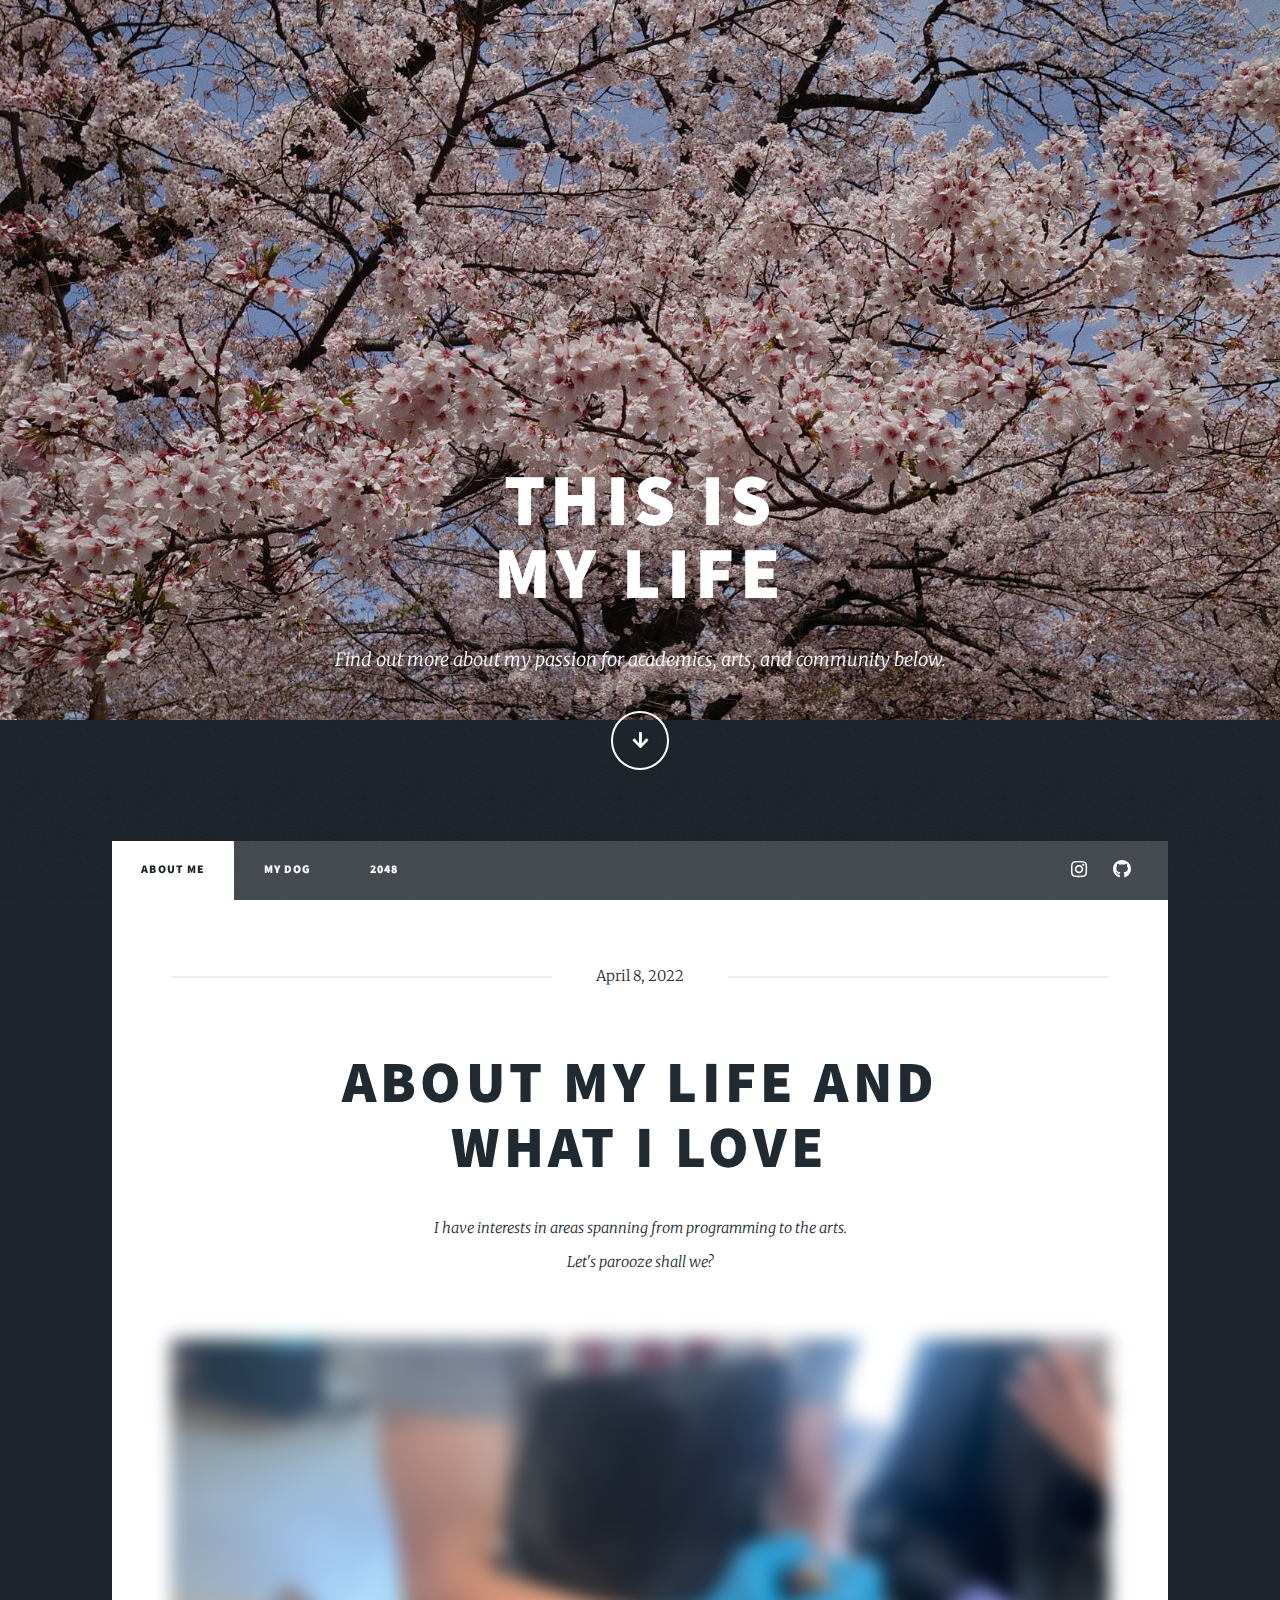
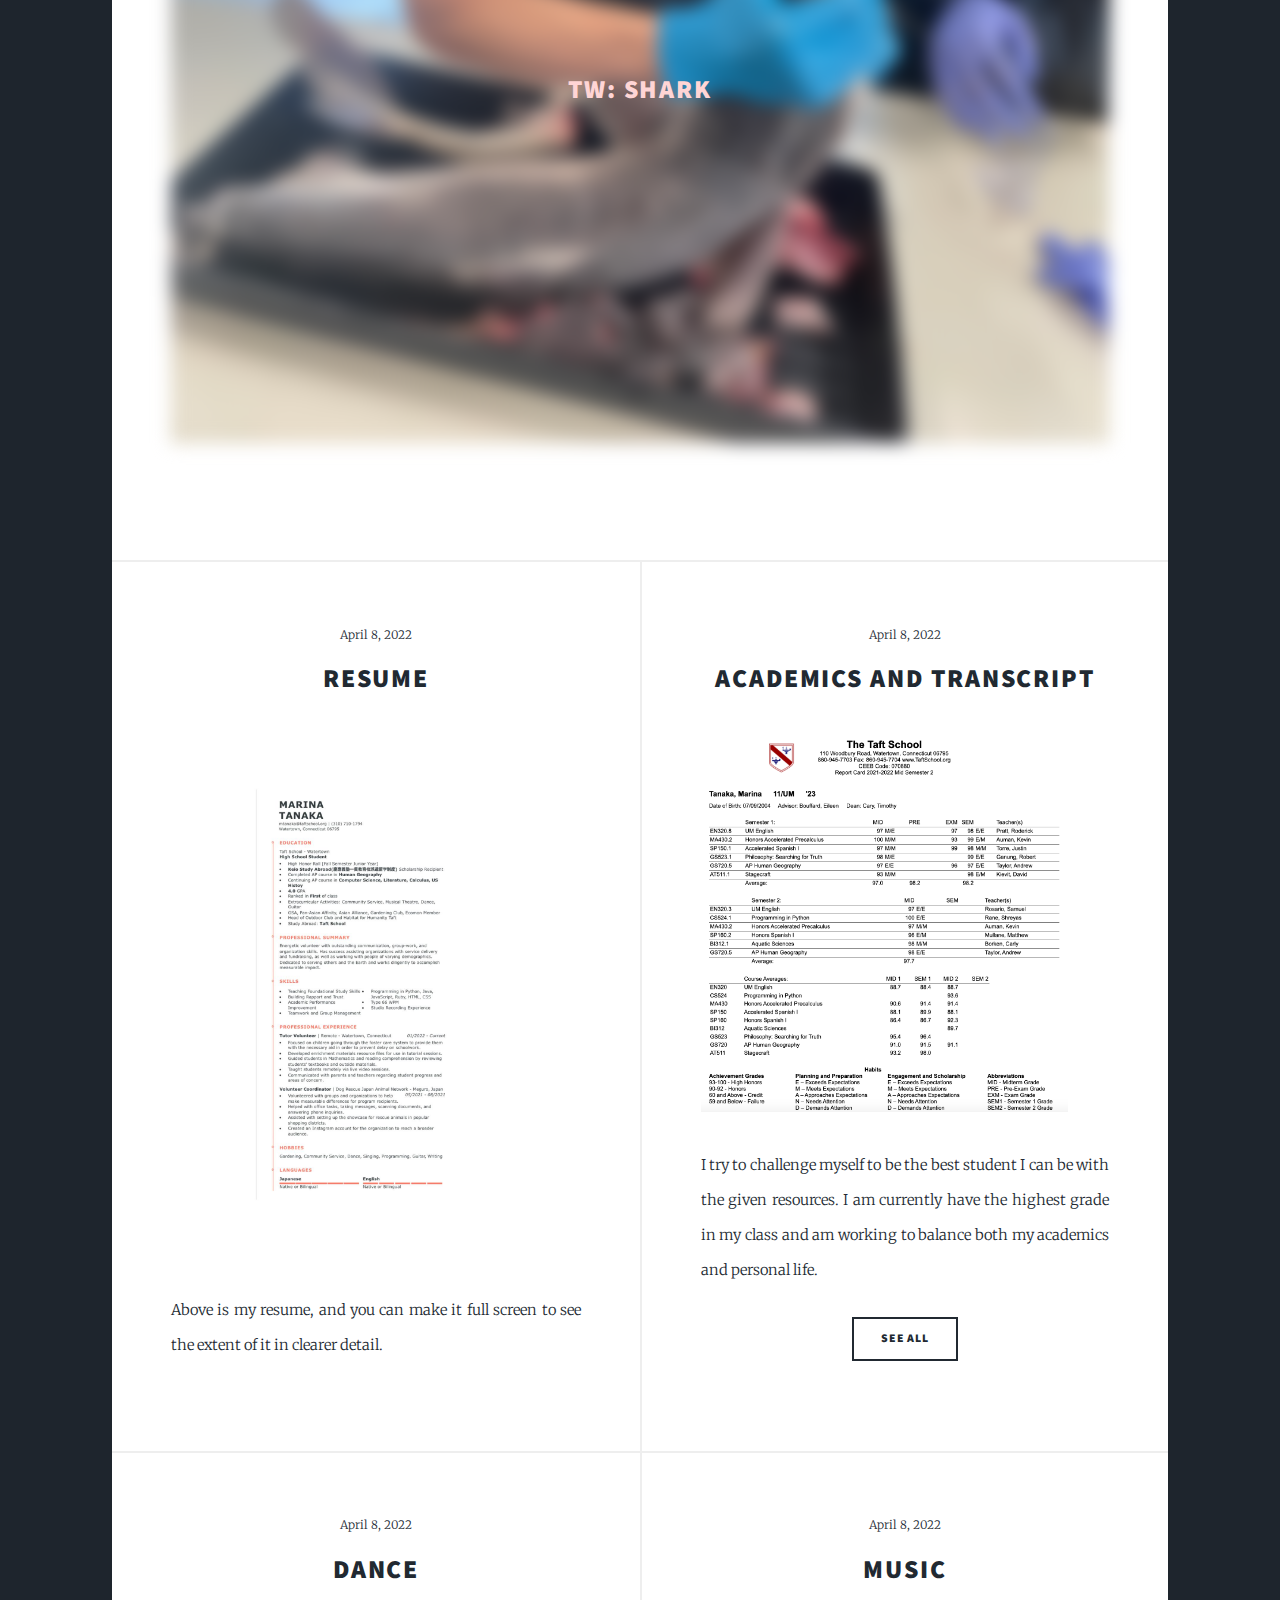
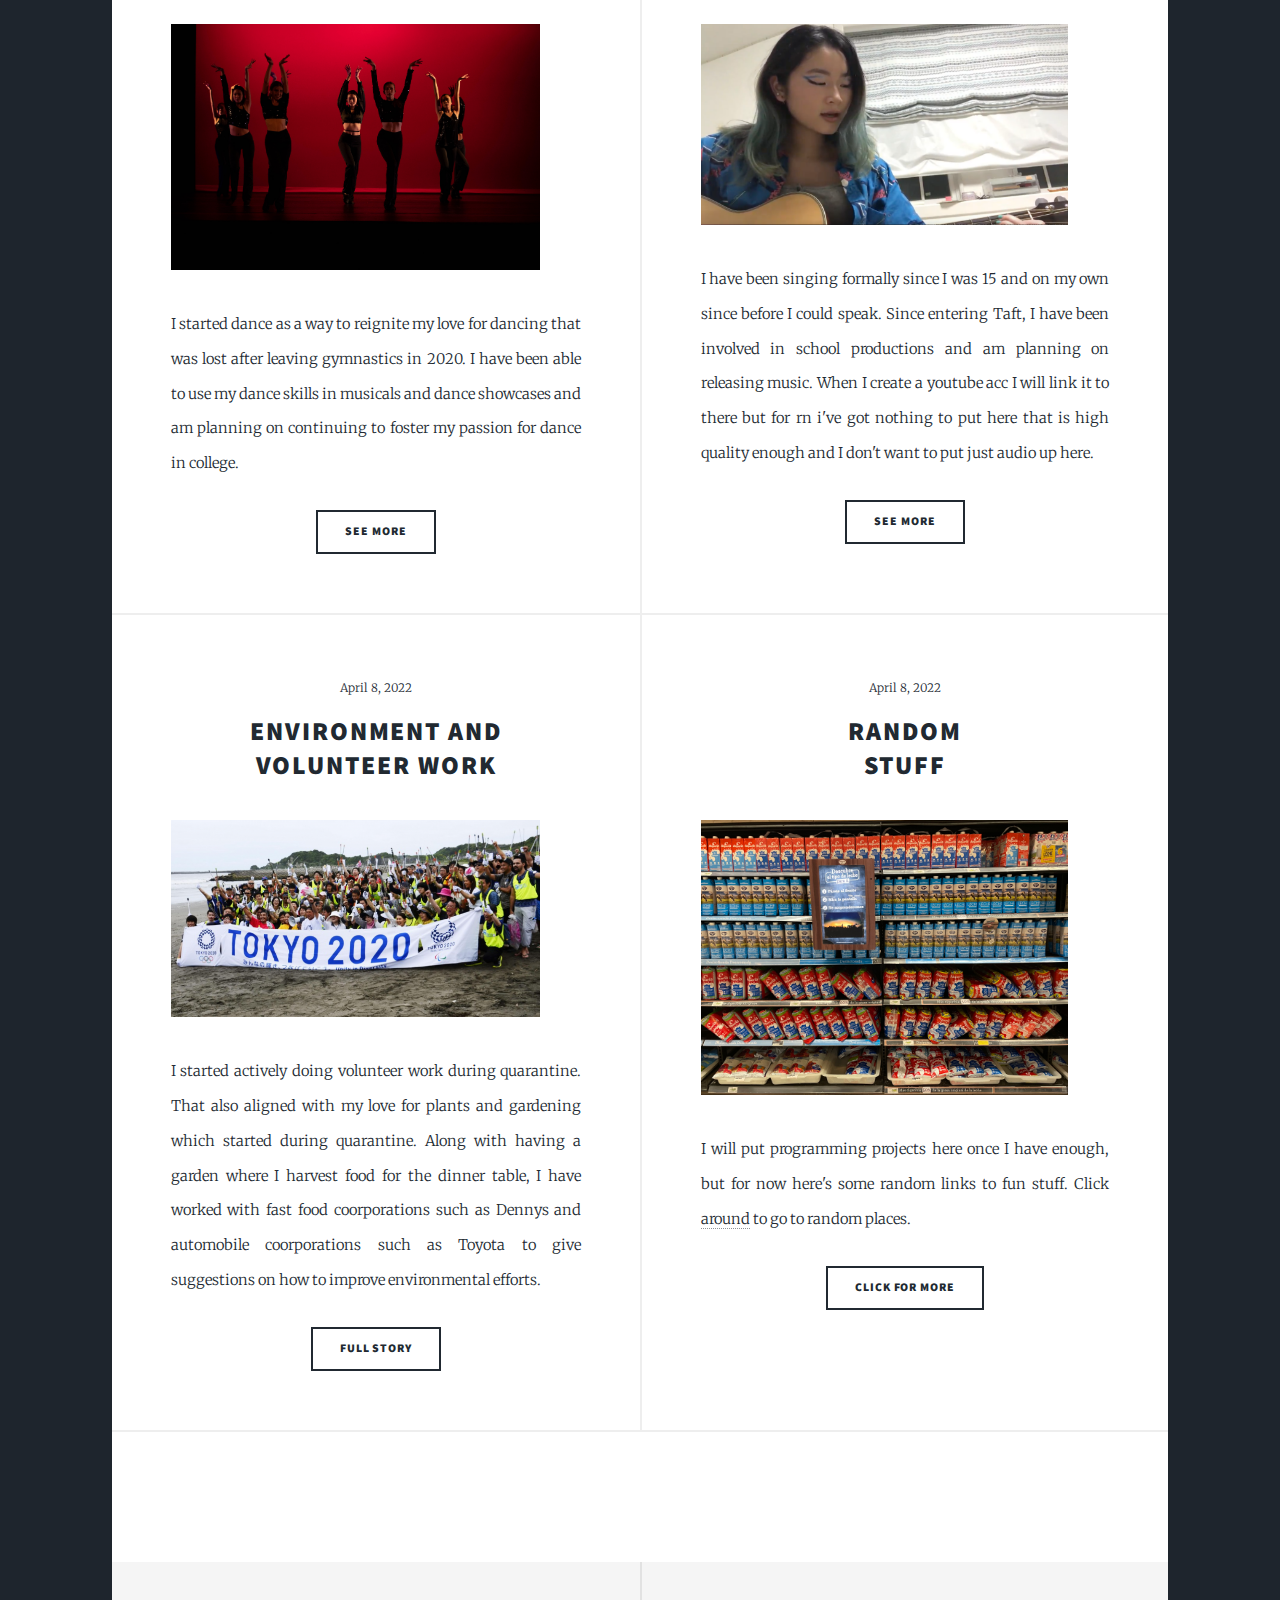
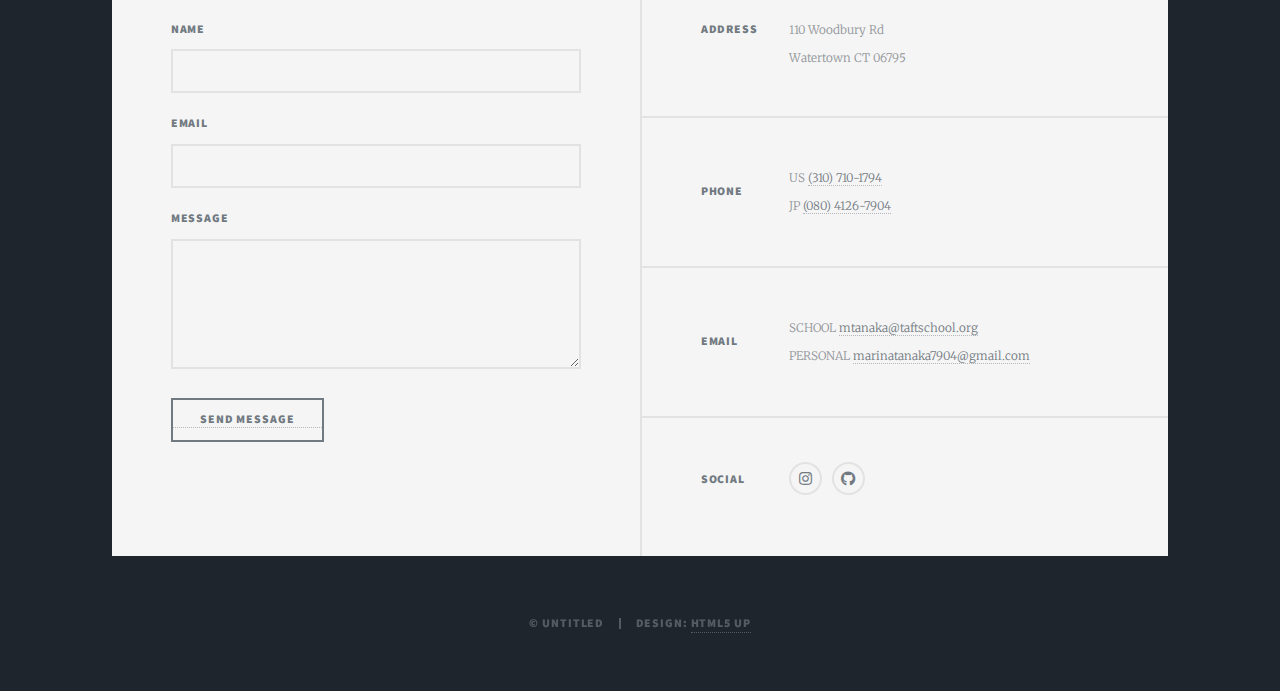
==== commit e7924da0: "tester" ====
--- a/index.html
+++ b/index.html
@@ -55,11 +55,11 @@
 									<h2>About my life and<br />
 									what I love</h2>
 									<p>I have interests in areas spanning from programming to the arts.<br />
-									Below is an on-paper overview of what I take pride in. <br /></p>
+									Let's parooze shall we? <br /></p>
 								</header>
 								<div class = "container">
 								<a class="image main imgg"><img src="images/shark.jpg" alt="" /></a>
-								<h2 class = "center-text">The following picture contains disconnected shark and fish parts. Do not hover over picture if you do not want to see sensitive content. </h2>
+								<h2 class = "center-text">TW: shark </h2>
 								</div>
 							</article>
 
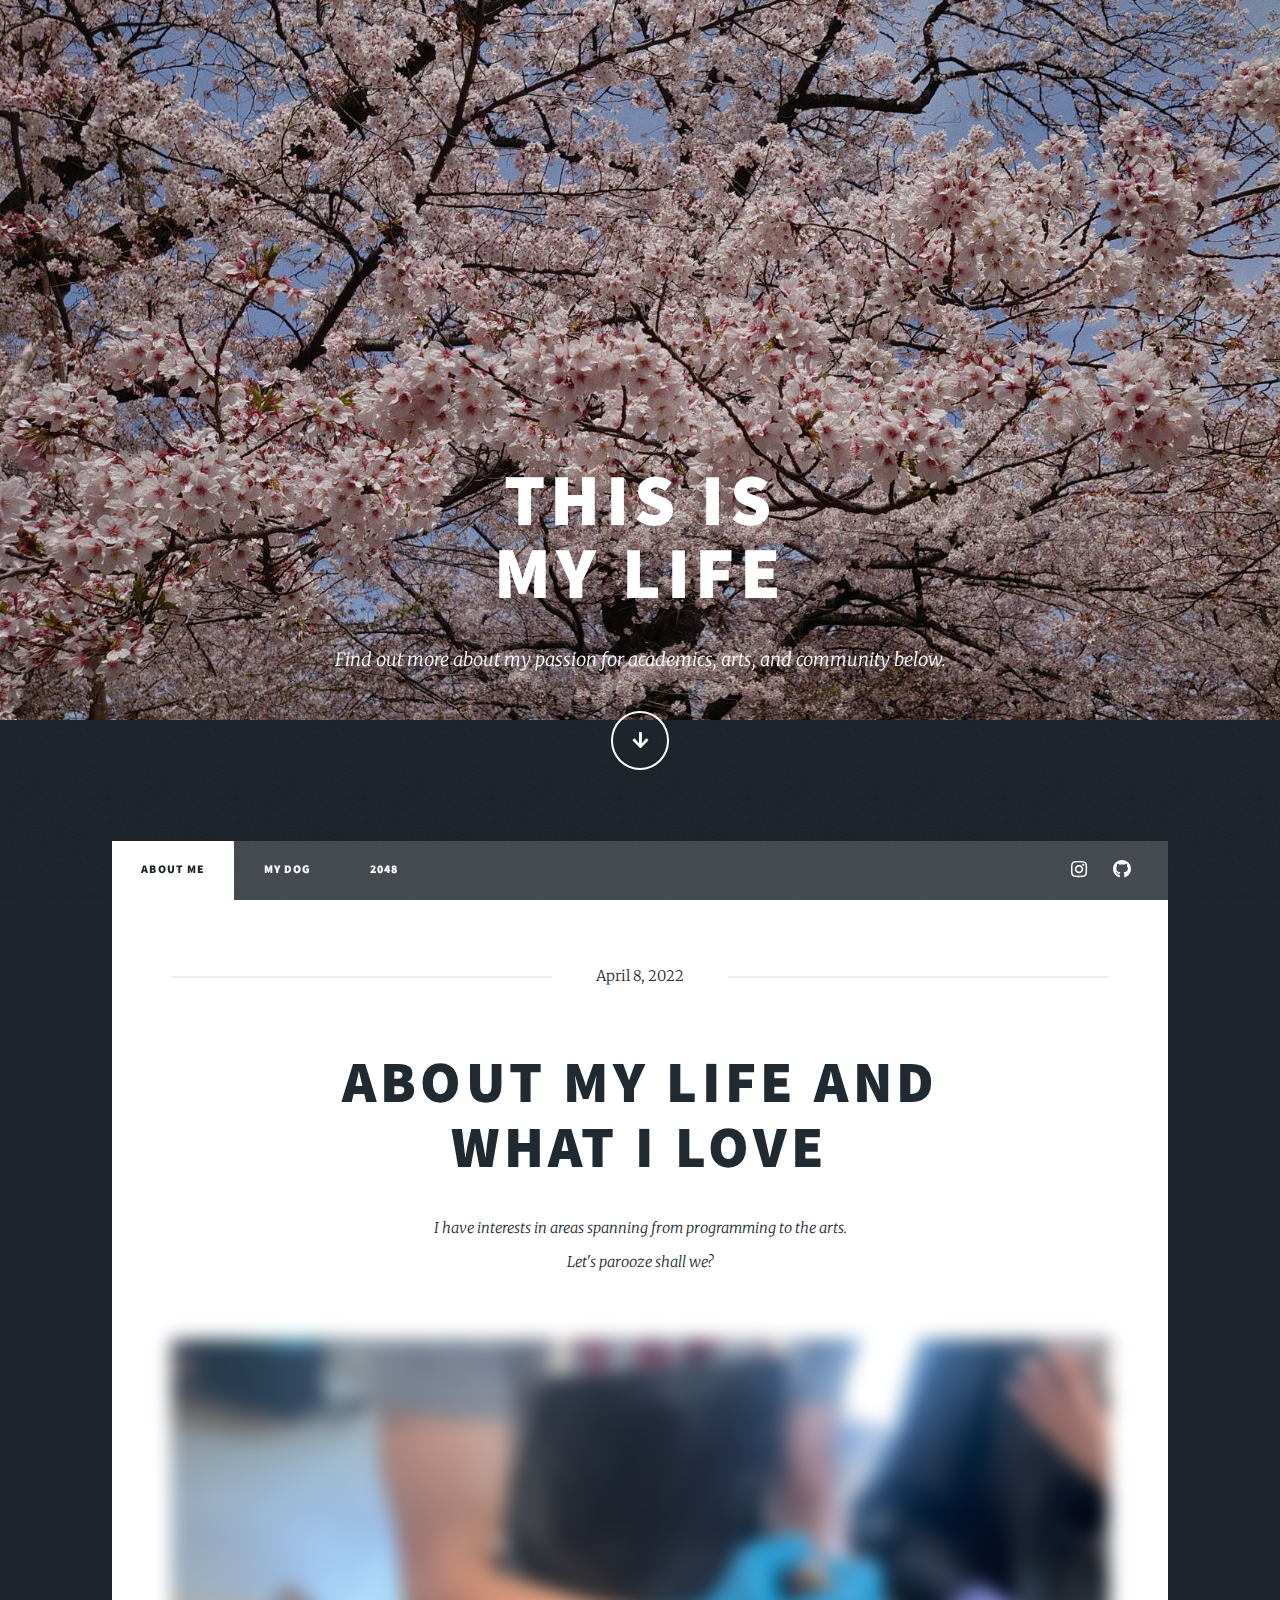
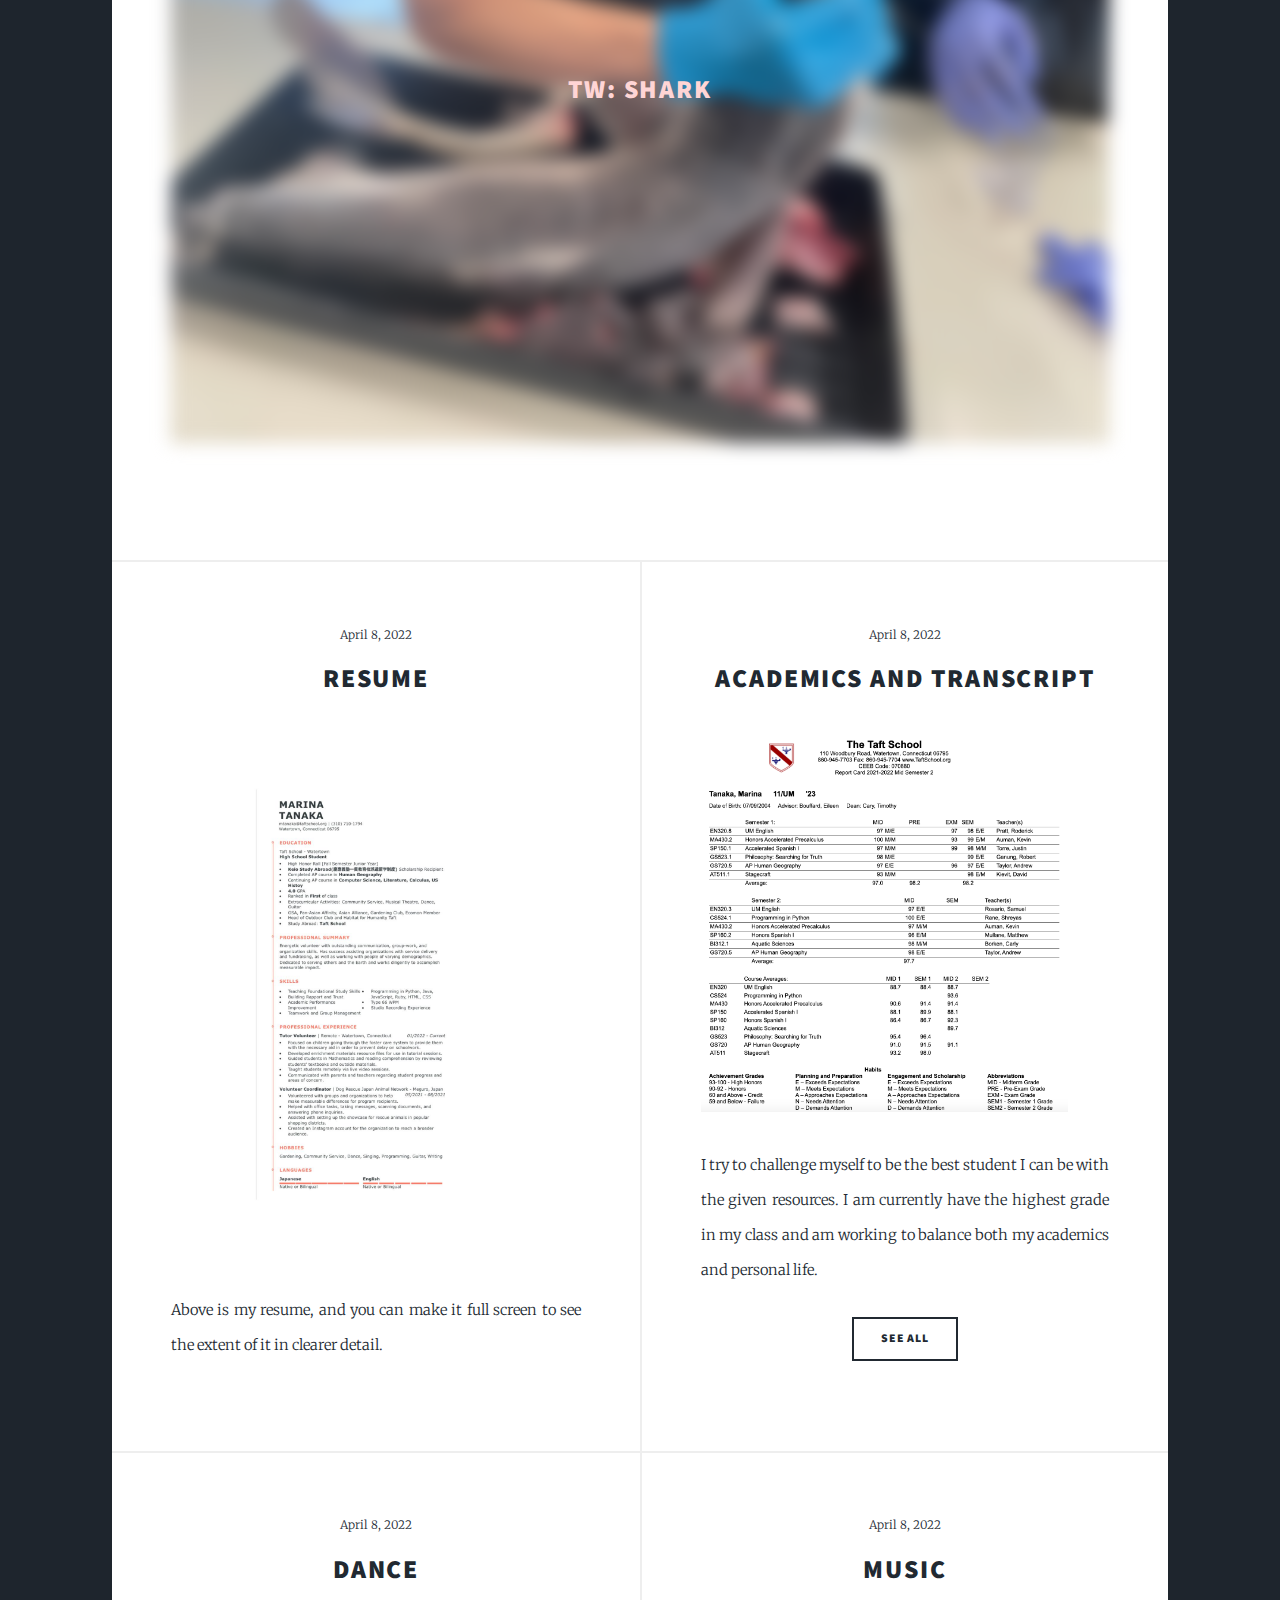
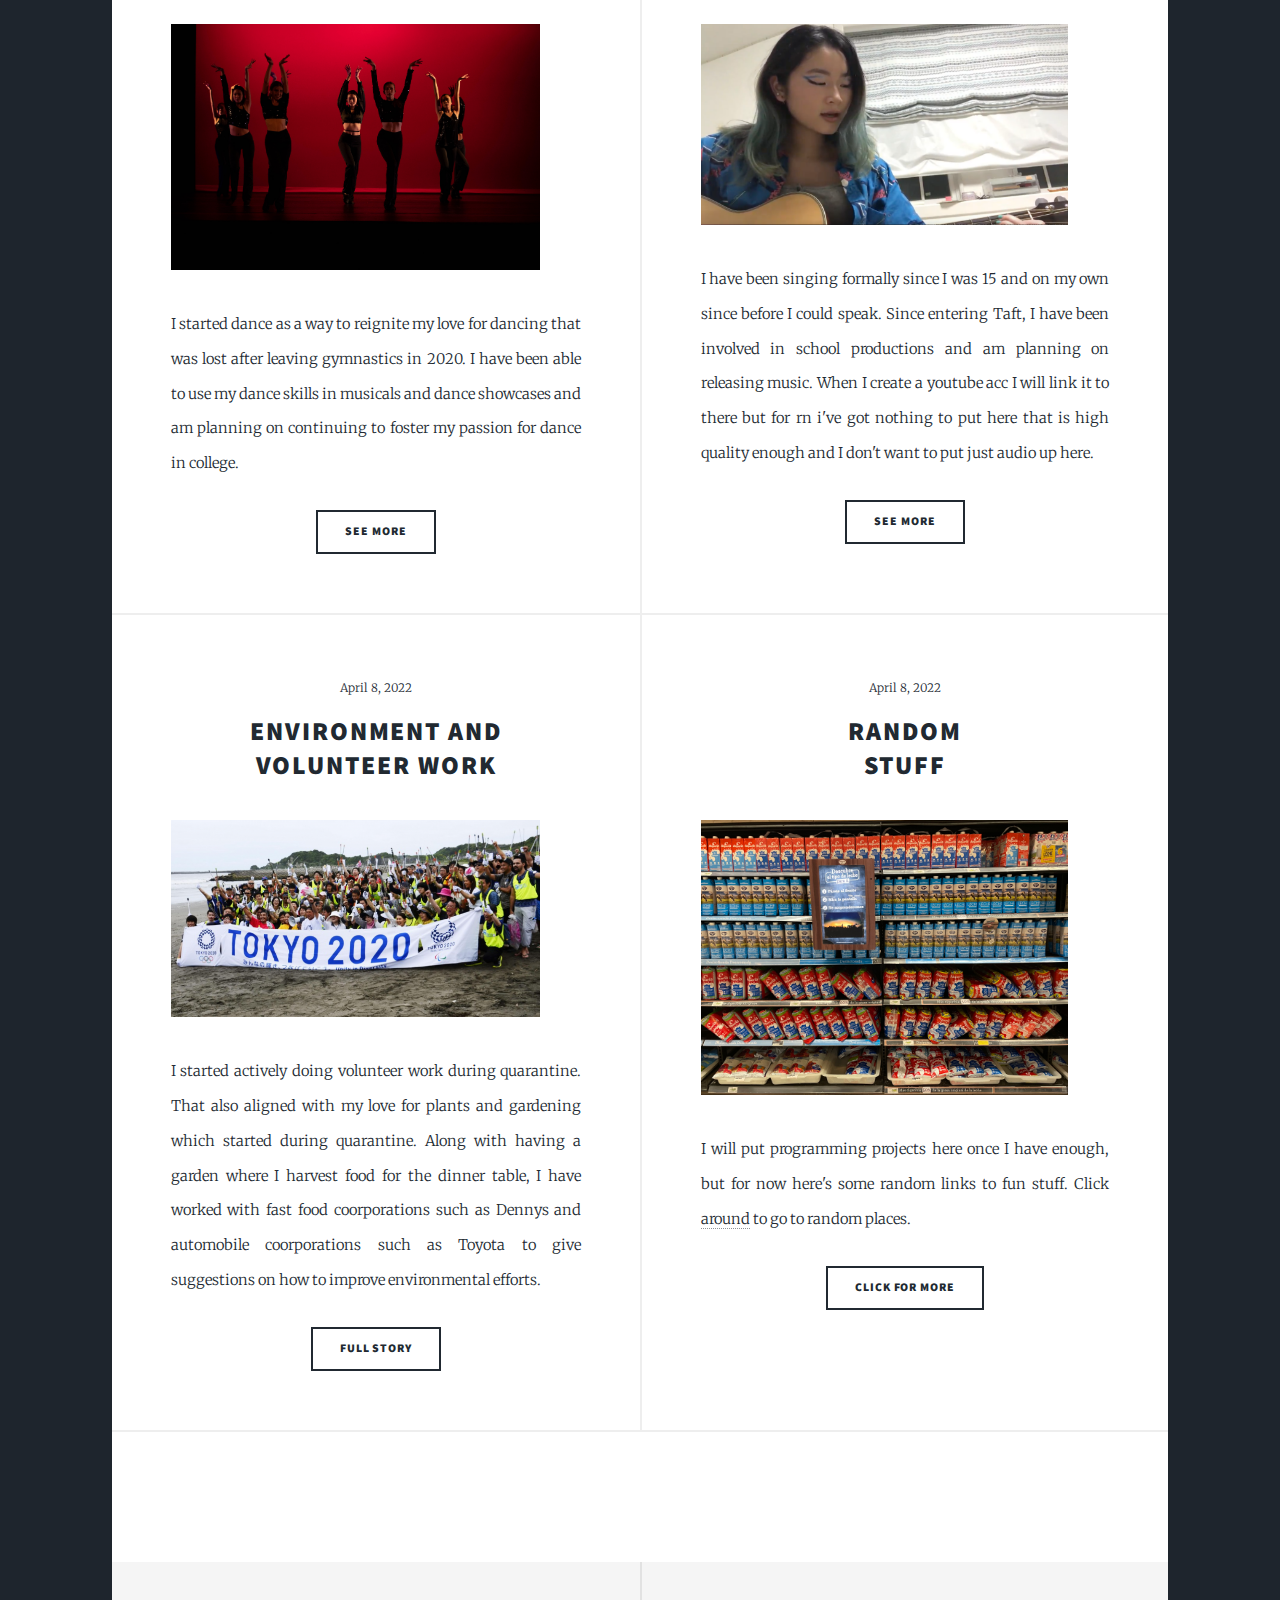
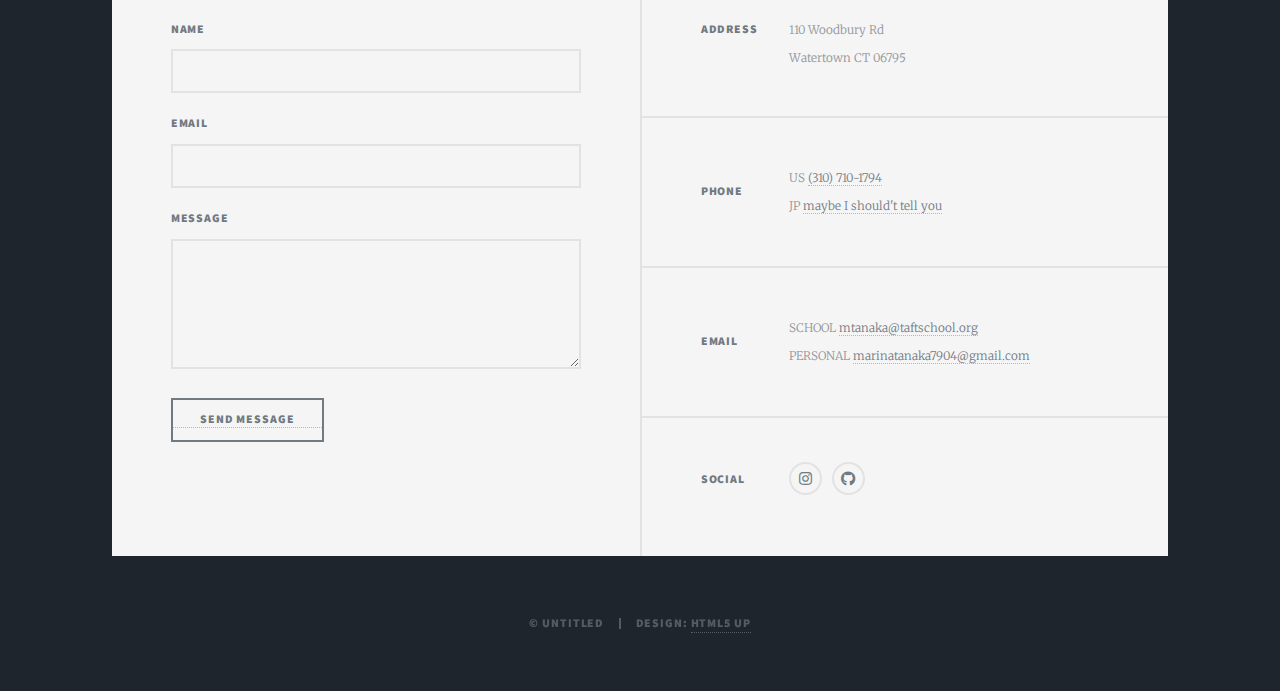
==== commit dd80bb60: "tester" ====
--- a/index.html
+++ b/index.html
@@ -129,7 +129,7 @@
 								<article>
 									<header>
 										<span class="date">April 8, 2022</span>
-										<h2><a href="https://redirect.viglink.com/?format=go&jsonp=vglnk_164972795162210&key=eac202ea7a96cf485281d6c4ffa2069e&libId=l1vhf8wd0103es17000DLcafmgc9q&loc=https%3A%2F%2Fwww.makeuseof.com%2Ftag%2Faddictive-short-web-games%2F&ccpaConsent=1---&v=1&opt=true&optExText=false&out=http%3A%2F%2Ffoddy.net%2FAthletics.html%3Fwebgl%3Dtrue&ref=https%3A%2F%2Fwww.google.com%2F&title=20%20Quick%20Web%20Games%20to%20Play%20Online%20When%20You%27re%20Bored&txt=QWOP" target="_blank" rel="noopener noreferrer">Random<br />
+										<h2><a href="https://contexto.me" target="_blank" rel="noopener noreferrer">Random<br />
 										Stuff</a></h2>
 									</header>
 									<a href="https://www.theverge.com/22310188/nft-explainer-what-is-blockchain-crypto-art-faq" target="_blank" rel="noopener noreferrer" class="image fit"><img src="images/milk.jpg" alt="" /></a>
@@ -181,7 +181,7 @@
 							<section>
 								<h3>Phone</h3>
 								<p>US <a href="tel:+13107101794">(310) 710-1794</a><br/>
-								JP <a href="tel:+818041267904">(080) 4126-7904</a></p>
+								JP <a>maybe I should't tell you</a></p>
 							</section>
 							<section>
 								<h3>Email</h3>
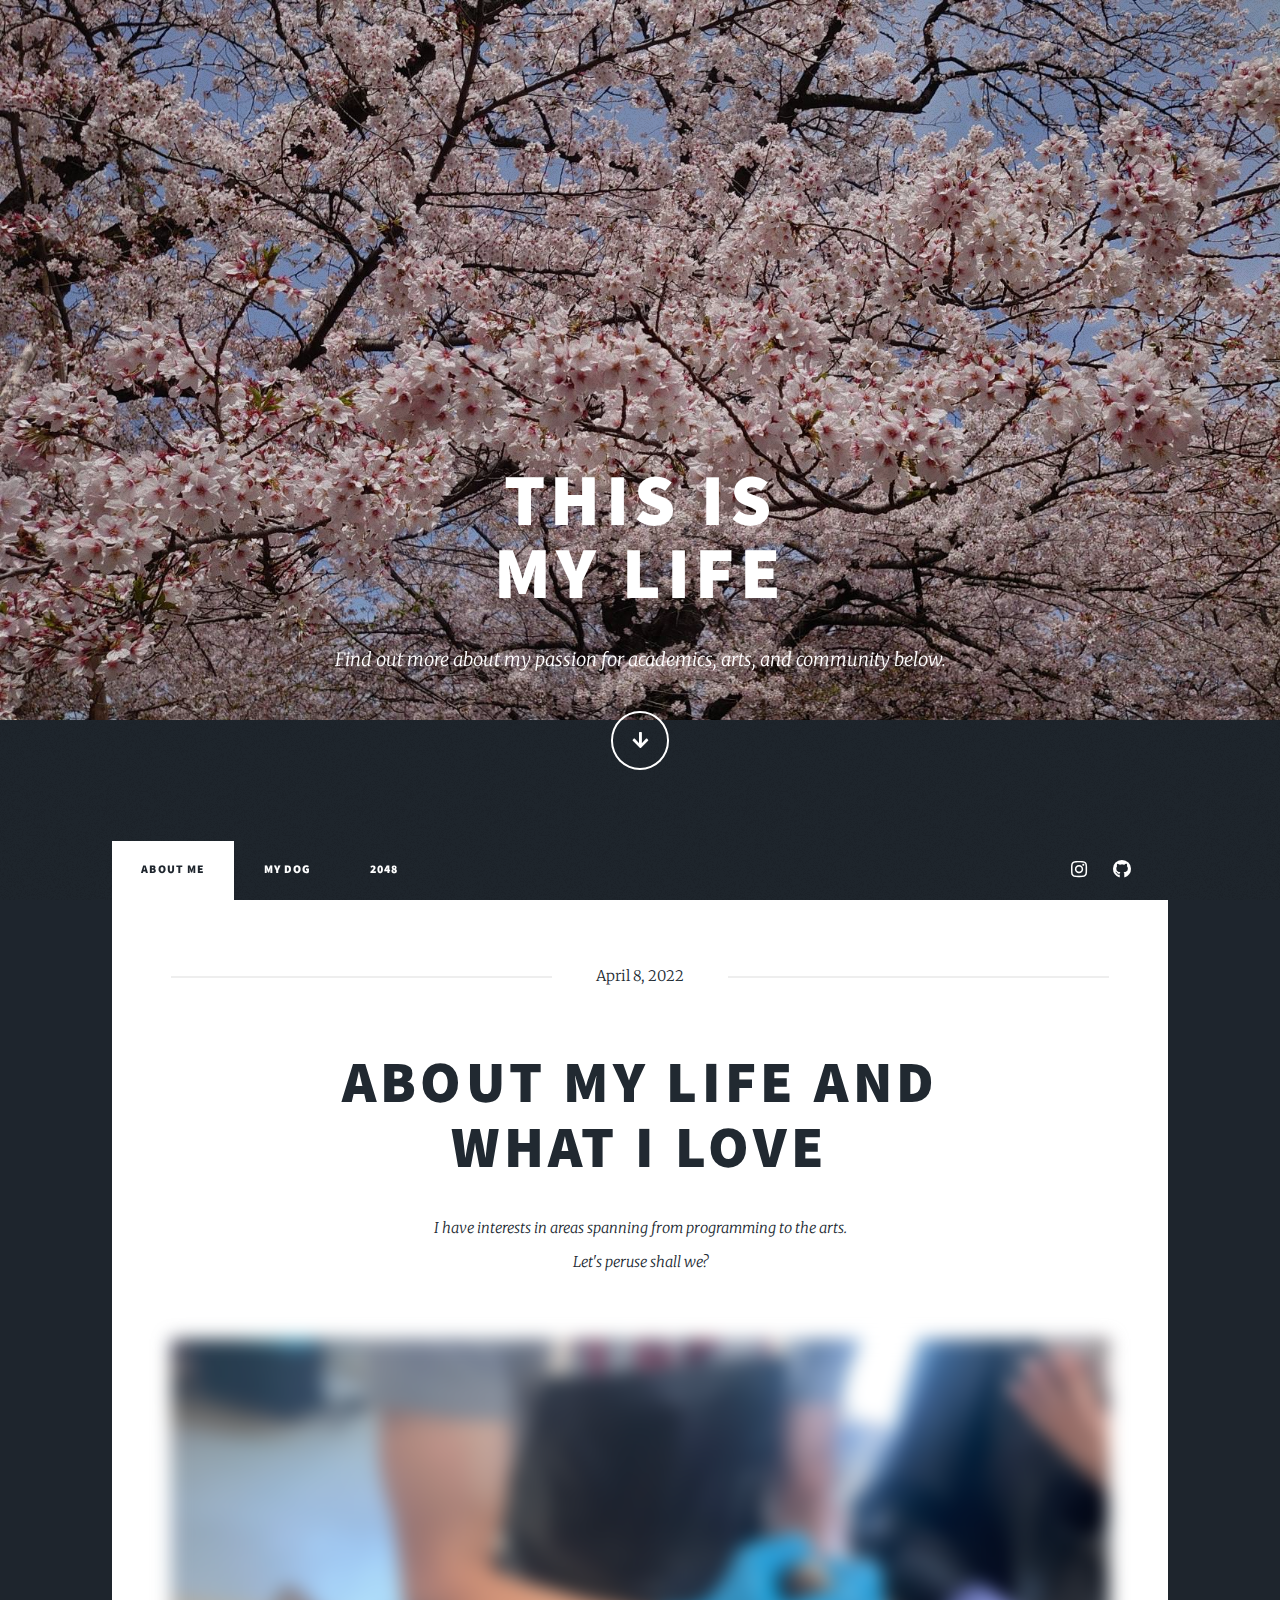
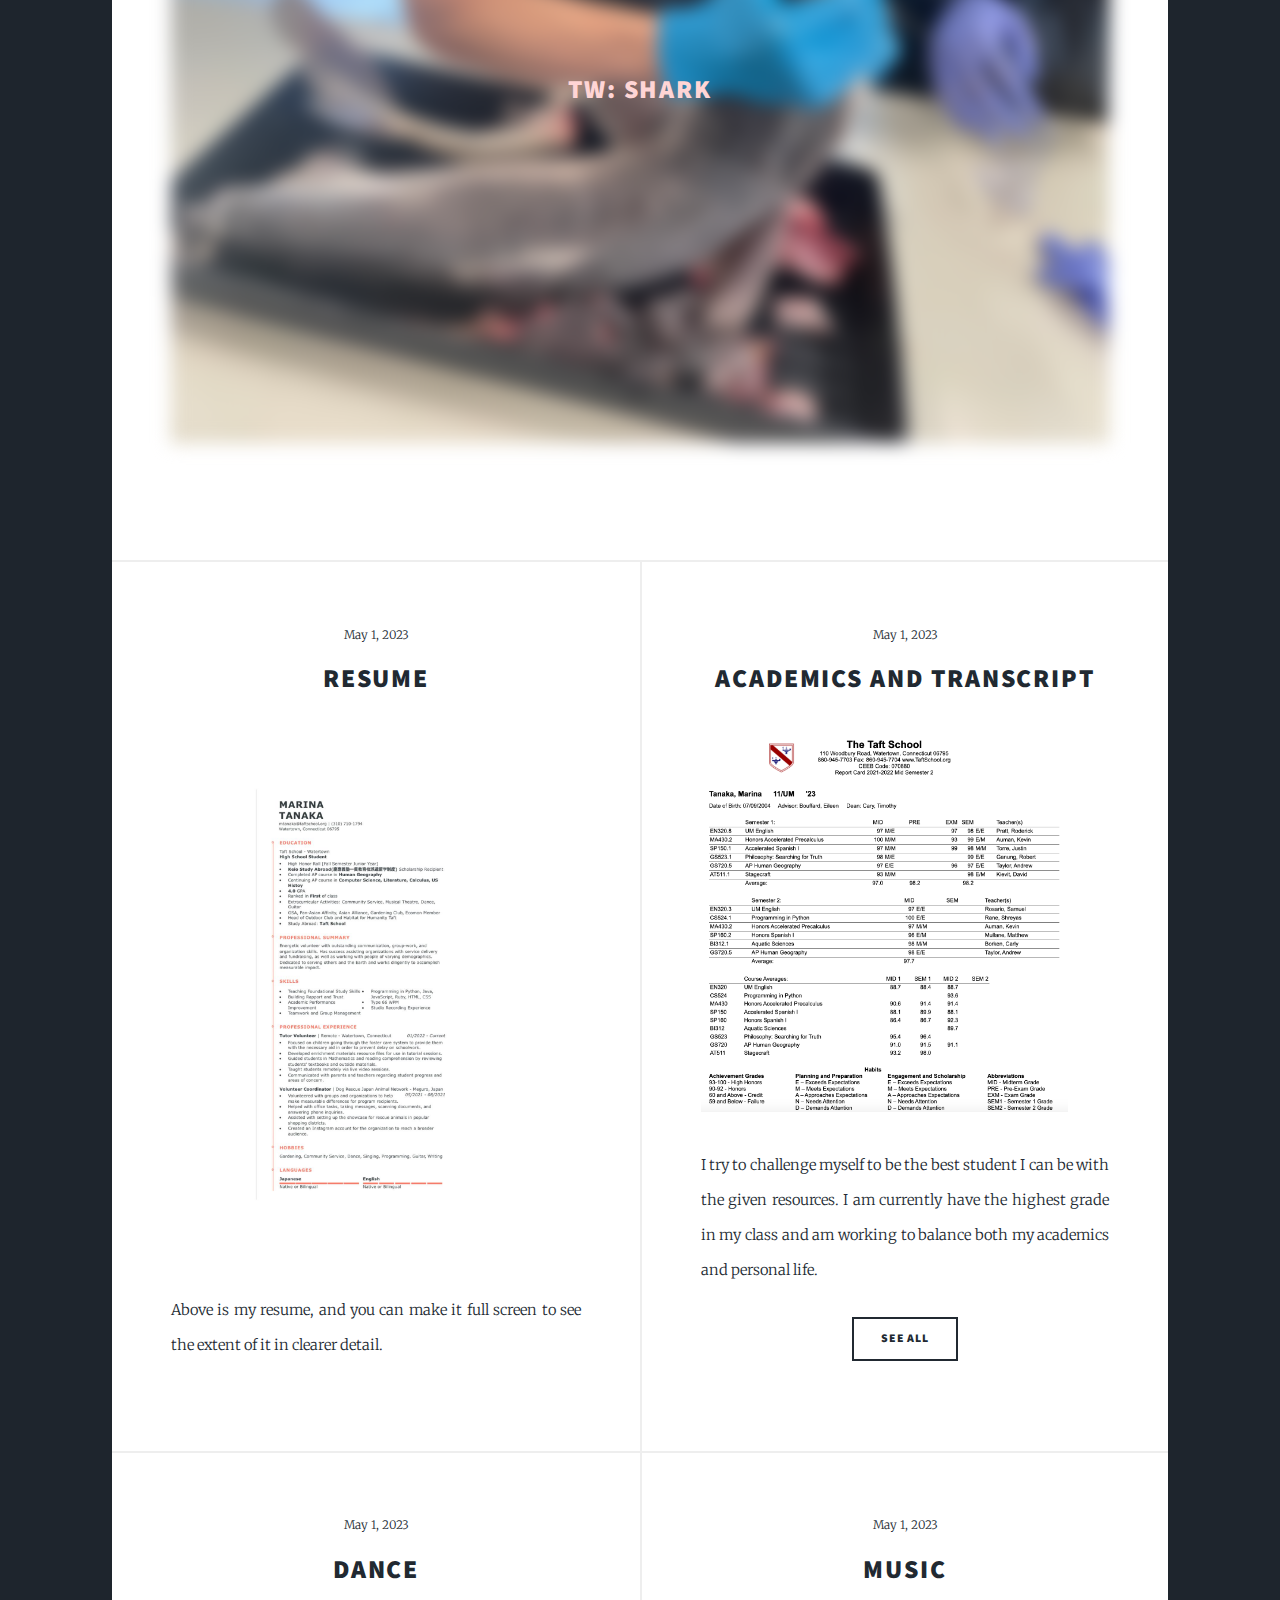
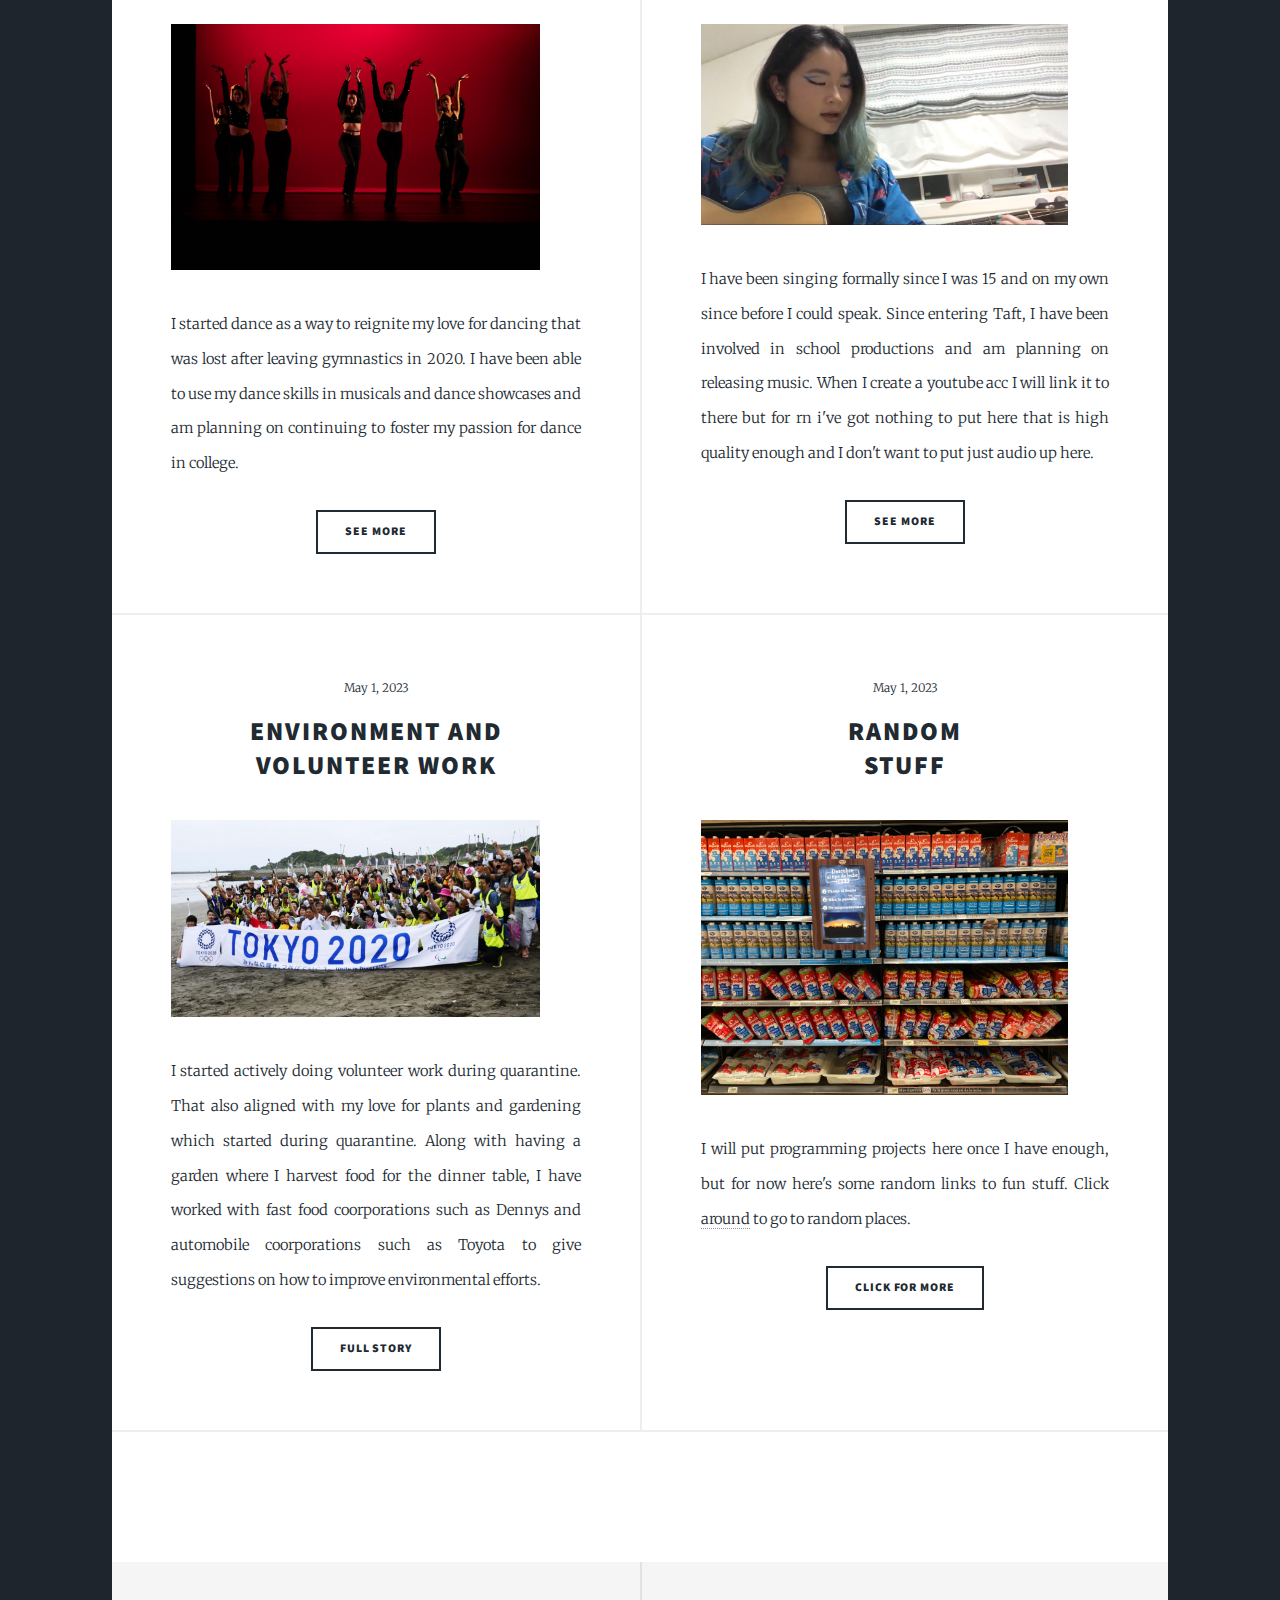
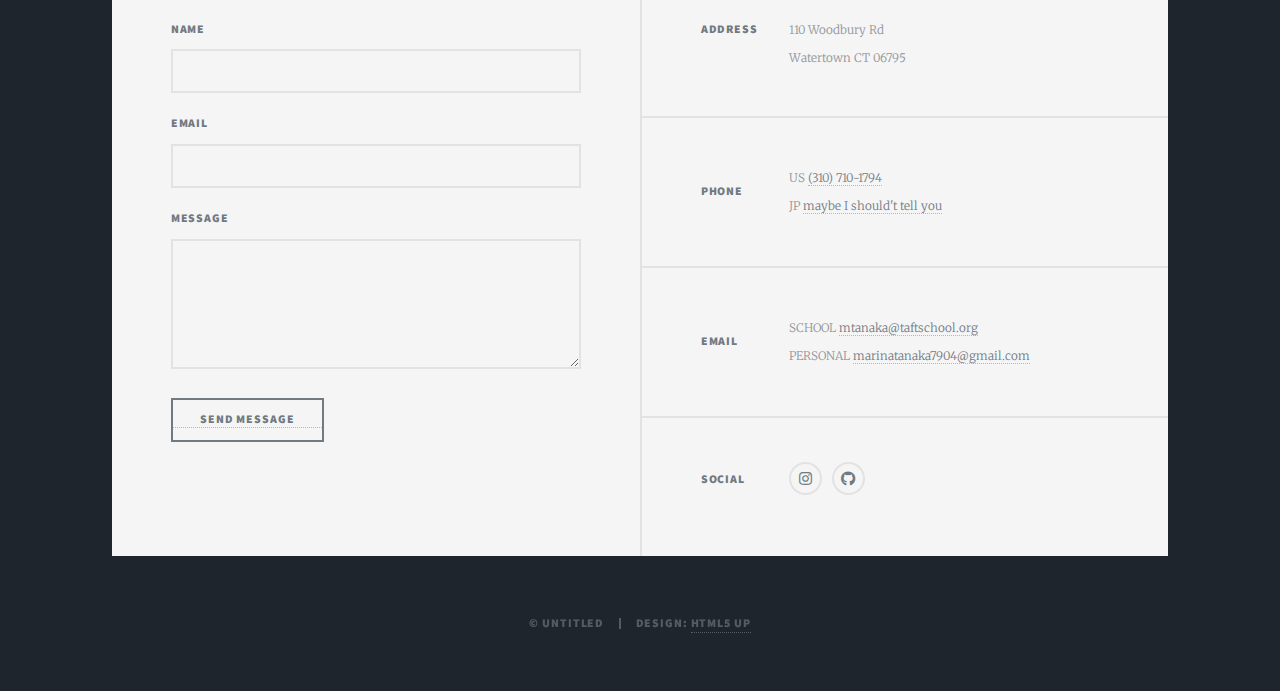
==== commit a53c9332: "tester" ====
--- a/index.html
+++ b/index.html
@@ -55,7 +55,7 @@
 									<h2>About my life and<br />
 									what I love</h2>
 									<p>I have interests in areas spanning from programming to the arts.<br />
-									Let's parooze shall we? <br /></p>
+									Let's peruse shall we? <br /></p>
 								</header>
 								<div class = "container">
 								<a class="image main imgg"><img src="images/shark.jpg" alt="" /></a>
@@ -67,7 +67,7 @@
 							<section class="posts" class = "smooooth">
 								<article>
 									<header>
-										<span class="date">April 8, 2022</span>
+										<span class="date">May 1, 2023</span>
 										<h2>Resume</h2>
 									</header>
 									<a class="image fit"><img id = "fullScreenElement2" src="images/resume.jpg" onclick ="toggleFullScreen('fullScreenElement2')" alt="" /></a>
@@ -83,7 +83,7 @@
 								</article>
 								<article>
 									<header>
-										<span class="date">April 8, 2022</span>
+										<span class="date">May 1, 2023</span>
 										<h2>Academics and Transcript</h2>
 									</header>
 									<a class = "image fit"><img src="images/junior_mid_sem2.png" alt="academic transcript"/></a>
@@ -94,7 +94,7 @@
 								</article>
 								<article>
 									<header>
-										<span class="date">April 8, 2022</span>
+										<span class="date">May 1, 2023</span>
 										<h2>Dance</h2>
 									</header>
 									<a class="image fit"><img src="images/dance.jpg" alt="" /></a>
@@ -105,7 +105,7 @@
 								</article>
 								<article>
 									<header>
-										<span class="date">April 8, 2022</span>
+										<span class="date">May 1, 2023</span>
 										<h2>Music<br />
 										</h2>
 									</header>
@@ -117,7 +117,7 @@
 								</article>
 								<article>
 									<header>
-										<span class="date">April 8, 2022</span>
+										<span class="date">May 1, 2023</span>
 										<h2>Environment and Volunteer Work</h2>
 									</header>
 									<a href="#" class="image fit"><img src="images/clean.jpg" alt="" /></a>
@@ -128,7 +128,7 @@
 								</article>
 								<article>
 									<header>
-										<span class="date">April 8, 2022</span>
+										<span class="date">May 1, 2023</span>
 										<h2><a href="https://contexto.me" target="_blank" rel="noopener noreferrer">Random<br />
 										Stuff</a></h2>
 									</header>
--- a/assets/css/main.css
+++ b/assets/css/main.css
@@ -3639,7 +3639,7 @@
 		-webkit-transition: -webkit-transform 1s ease, opacity 1s ease;
 		-ms-transition: -ms-transform 1s ease, opacity 1s ease;
 		transition: transform 1s ease, opacity 1s ease;
-		background: rgba(255, 255, 255, 0.175);
+		background-image: url("swirl.jpeg");
 		height: 4rem;
 		line-height: 4rem;
 		margin: -4rem auto 0 auto;
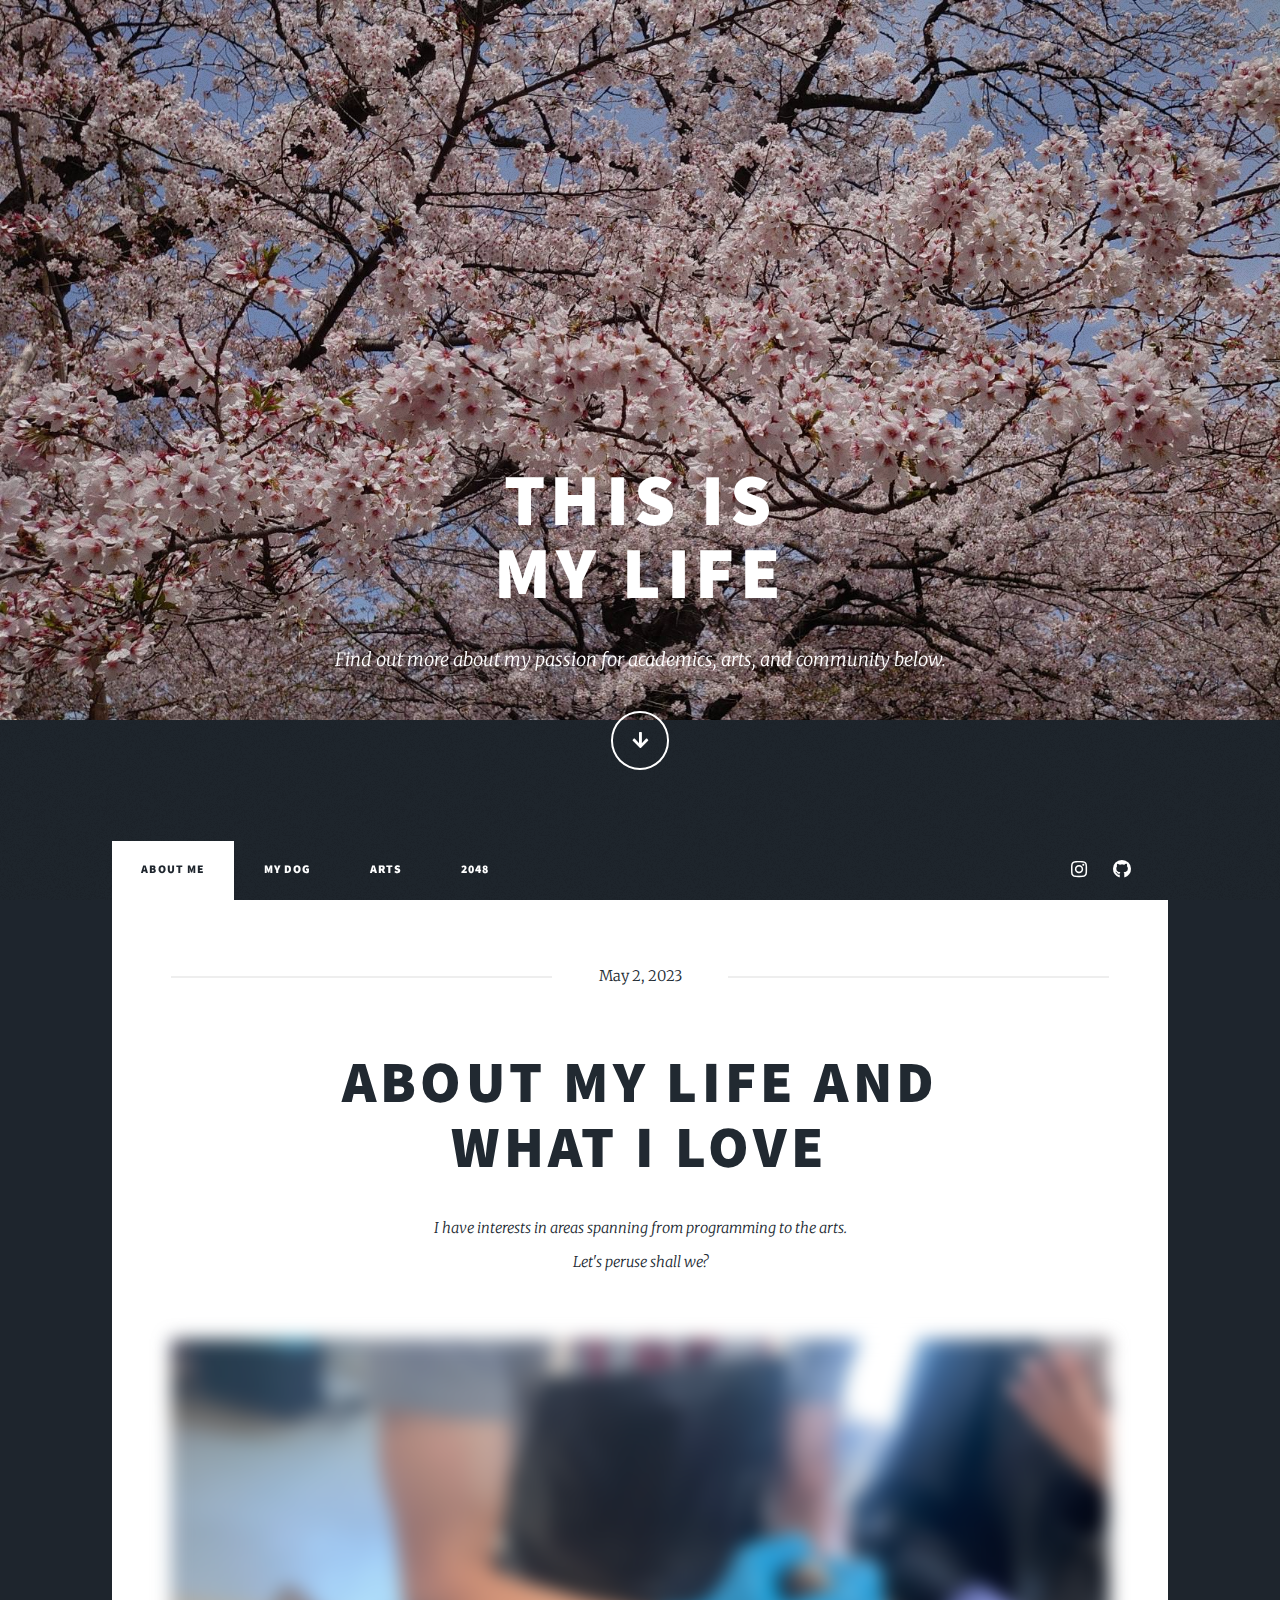
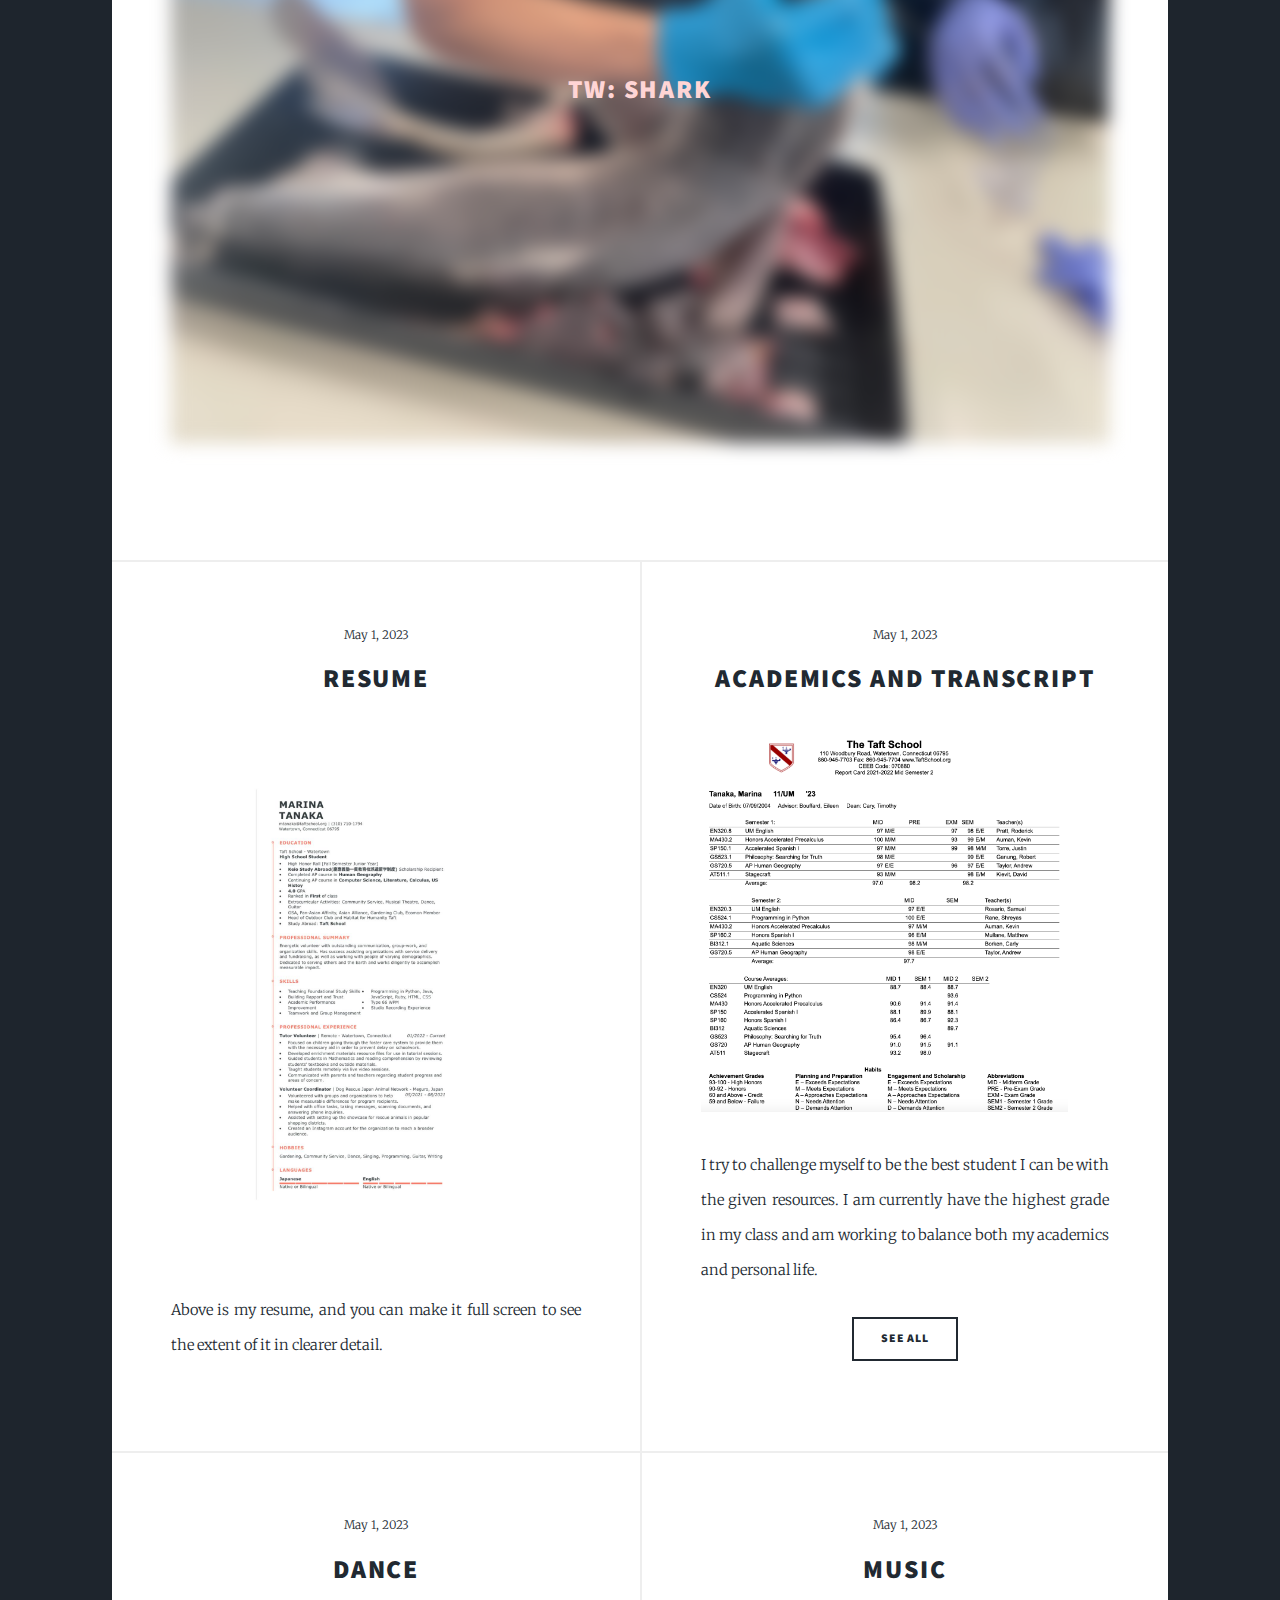
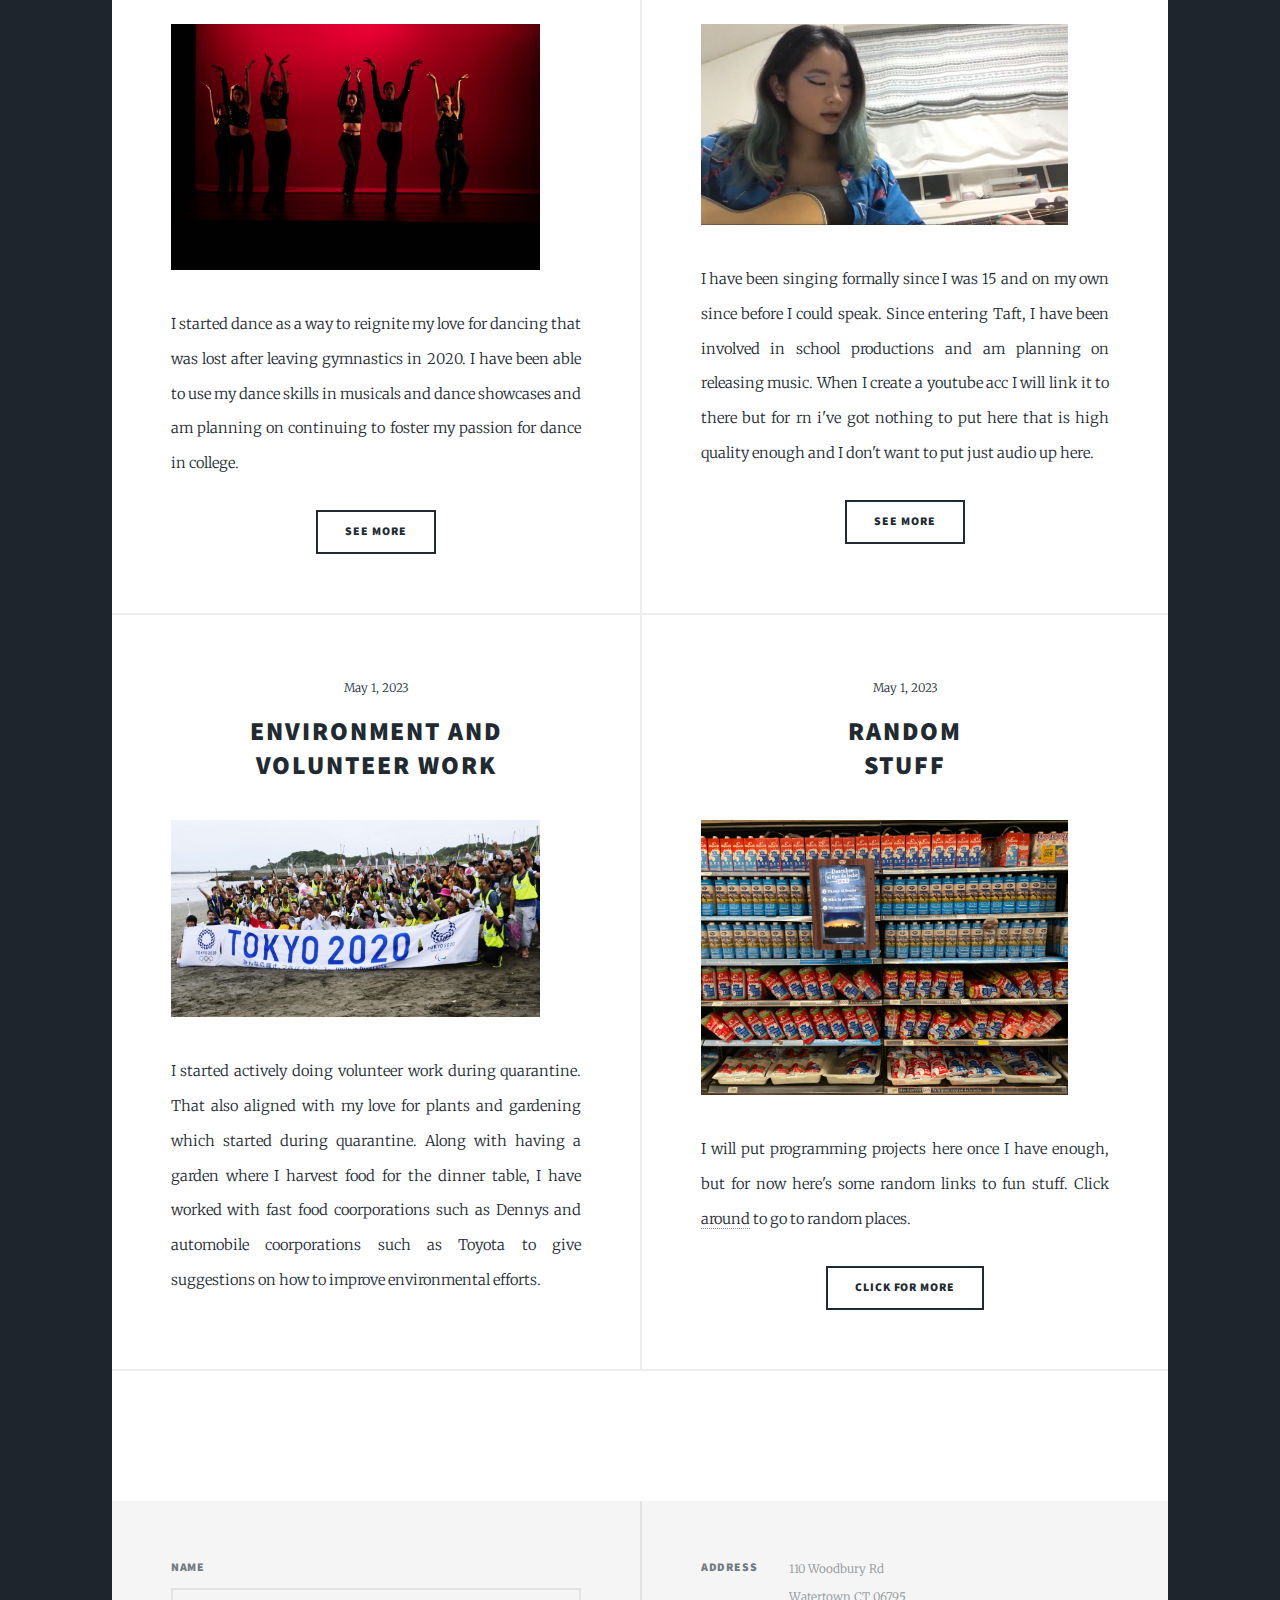
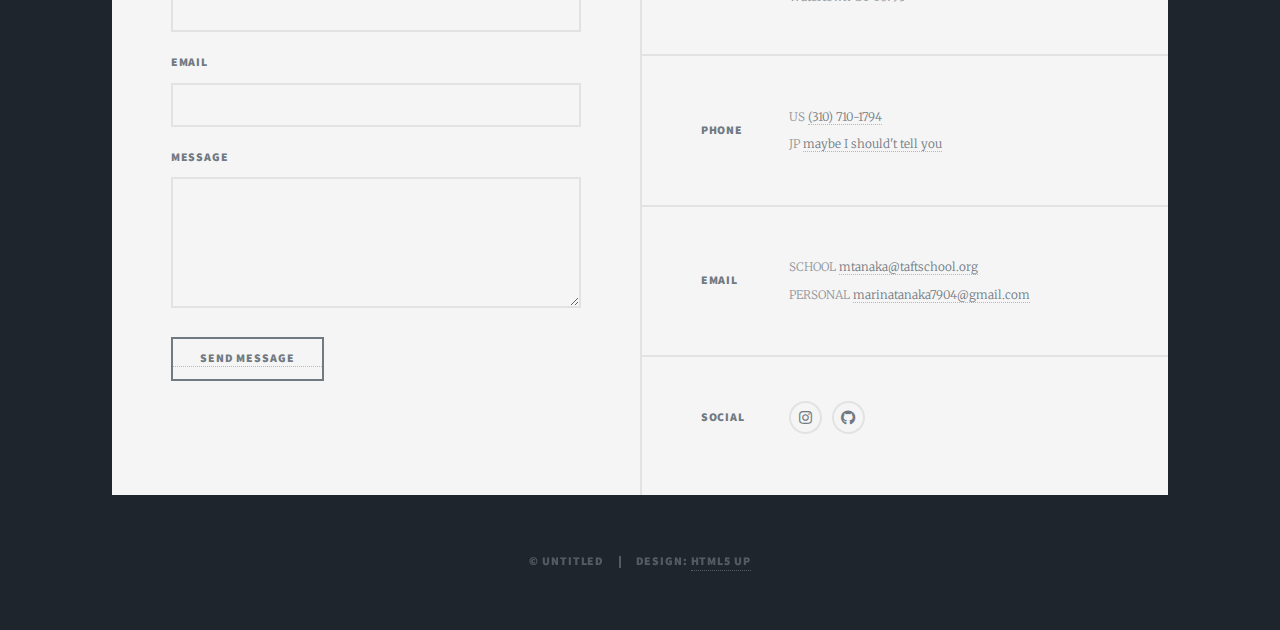
==== commit 3a9cf533: "wa:" ====
--- a/index.html
+++ b/index.html
@@ -37,6 +37,7 @@
 						<ul class="links">
 							<li class="active"><a href="index.html">About Me</a></li>
 							<li><a href="generic.html">My Dog</a></li>
+							<li><a href="arts.html">Arts</a></li>
 							<li><a href="https://play2048.co/" target="_blank" rel="noopener noreferrer">2048</a></li>
 						</ul>
 						<ul class="icons">
@@ -51,7 +52,7 @@
 						<!-- Featured Post -->
 							<article class="post featured">
 								<header class="major">
-									<span class="date">April 8, 2022</span>
+									<span class="date">May 2, 2023</span>
 									<h2>About my life and<br />
 									what I love</h2>
 									<p>I have interests in areas spanning from programming to the arts.<br />
@@ -122,9 +123,6 @@
 									</header>
 									<a href="#" class="image fit"><img src="images/clean.jpg" alt="" /></a>
 									<p>I started actively doing volunteer work during quarantine. That also aligned with my love for plants and gardening which started during quarantine. Along with having a garden where I harvest food for the dinner table, I have worked with fast food coorporations such as Dennys and automobile coorporations such as Toyota to give suggestions on how to improve environmental efforts.</p>
-									<ul class="actions special">
-										<li><a href="#" class="button">Full Story</a></li>
-									</ul>
 								</article>
 								<article>
 									<header>
--- a/assets/css/main.css
+++ b/assets/css/main.css
@@ -3639,7 +3639,7 @@
 		-webkit-transition: -webkit-transform 1s ease, opacity 1s ease;
 		-ms-transition: -ms-transform 1s ease, opacity 1s ease;
 		transition: transform 1s ease, opacity 1s ease;
-		background-image: url("swirl.jpeg");
+		background-image: url("images/swirl.png");
 		height: 4rem;
 		line-height: 4rem;
 		margin: -4rem auto 0 auto;
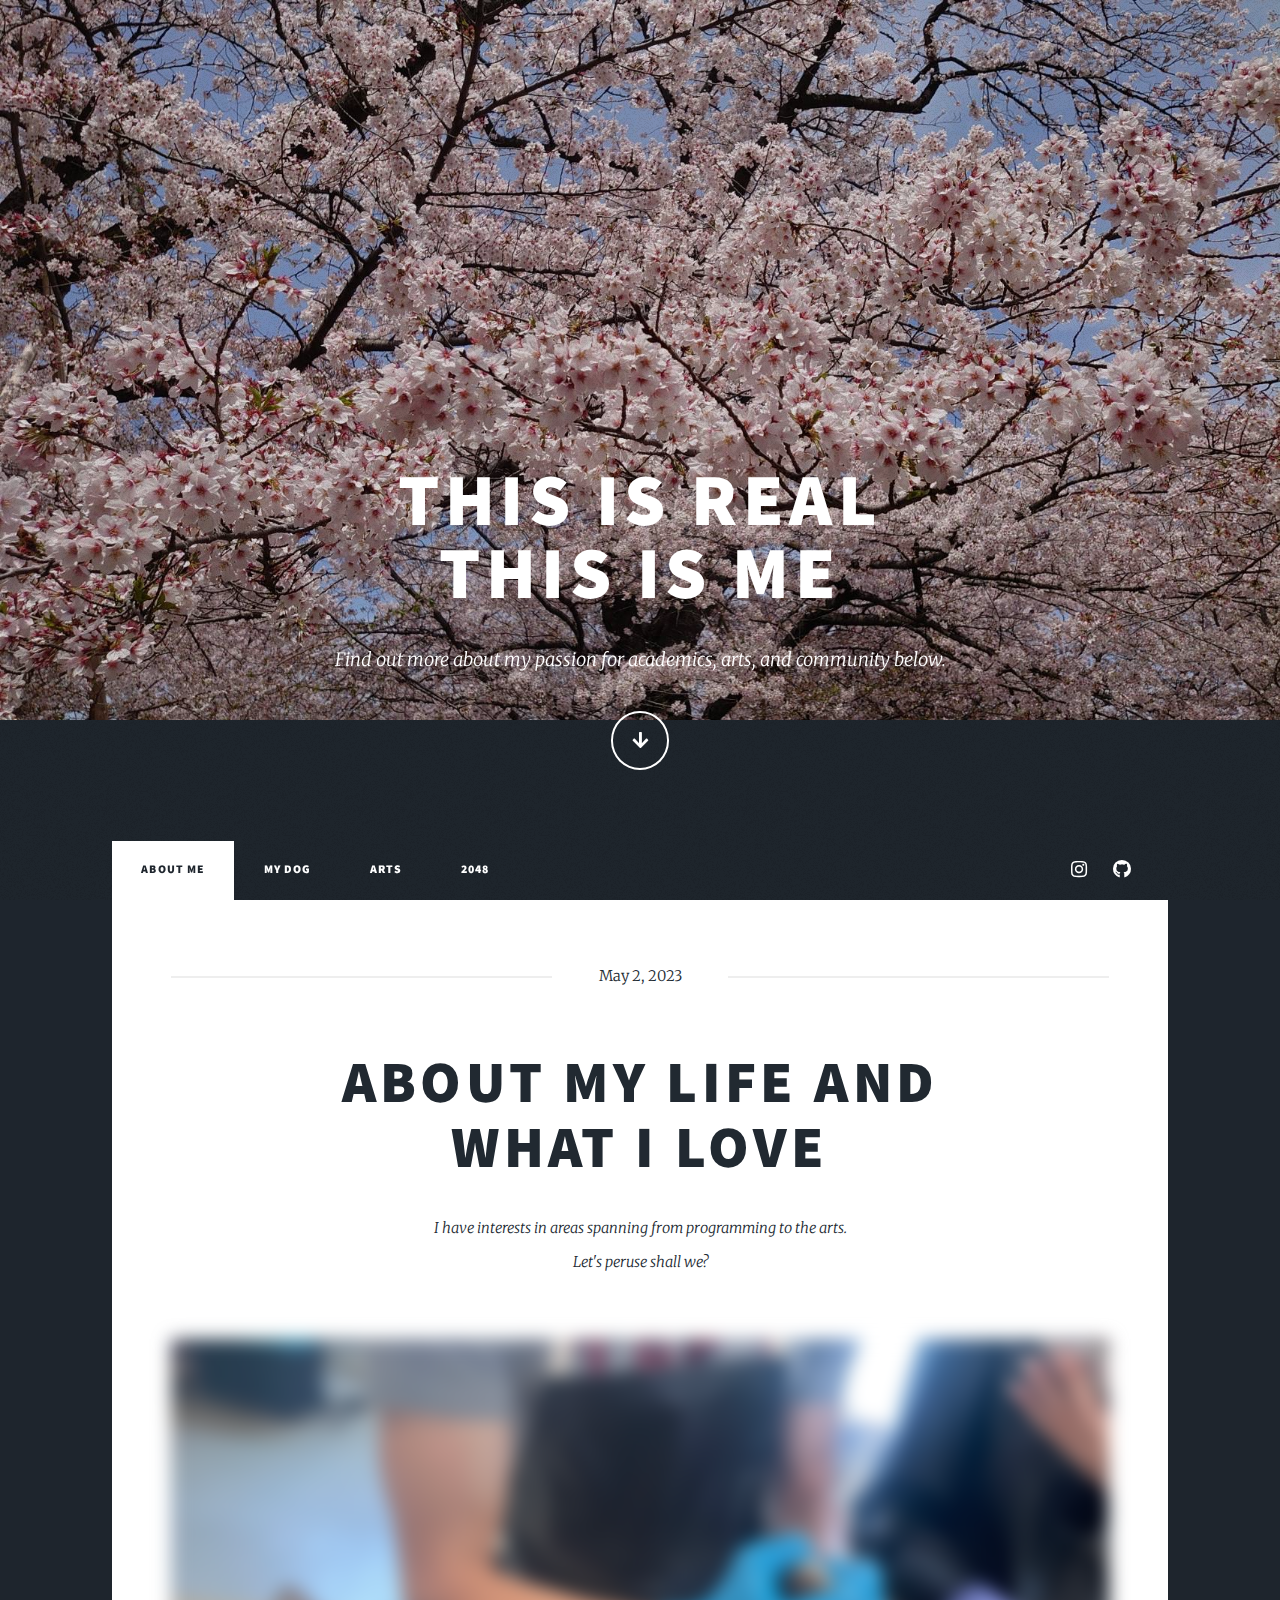
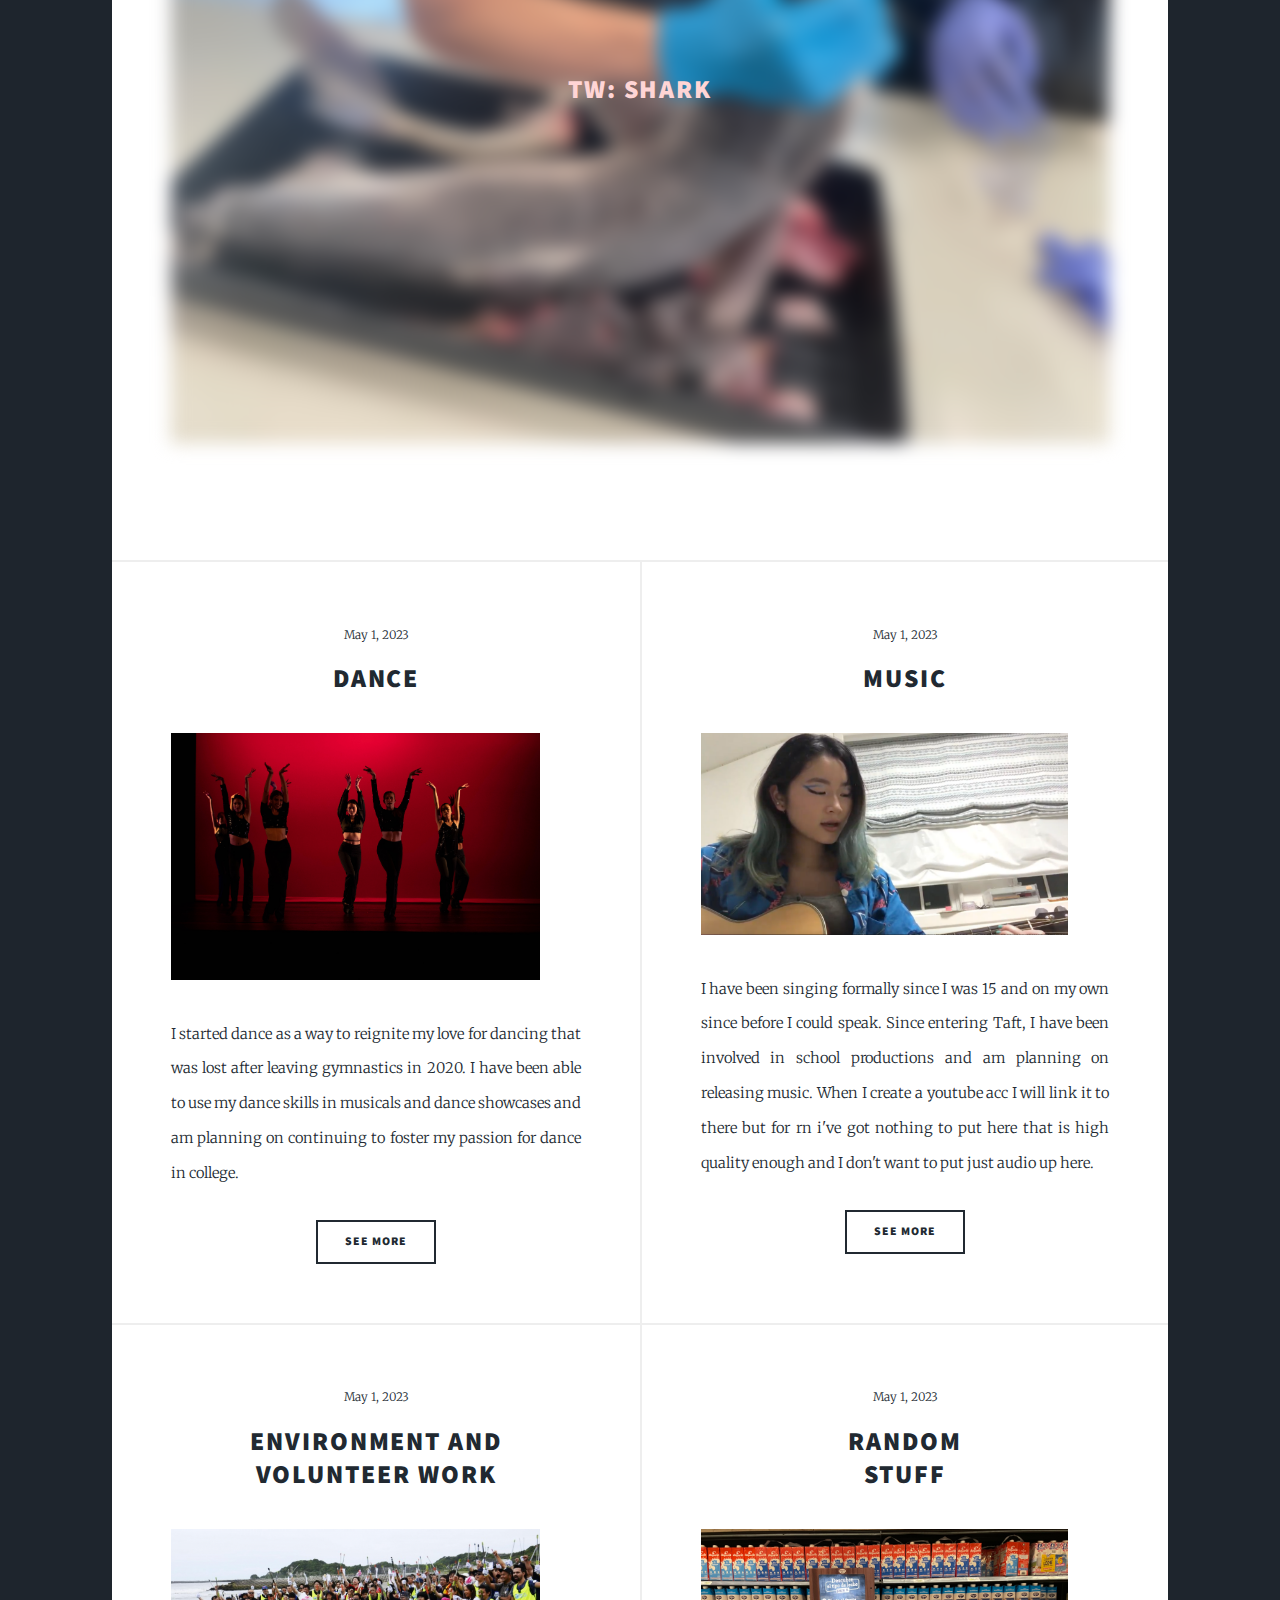
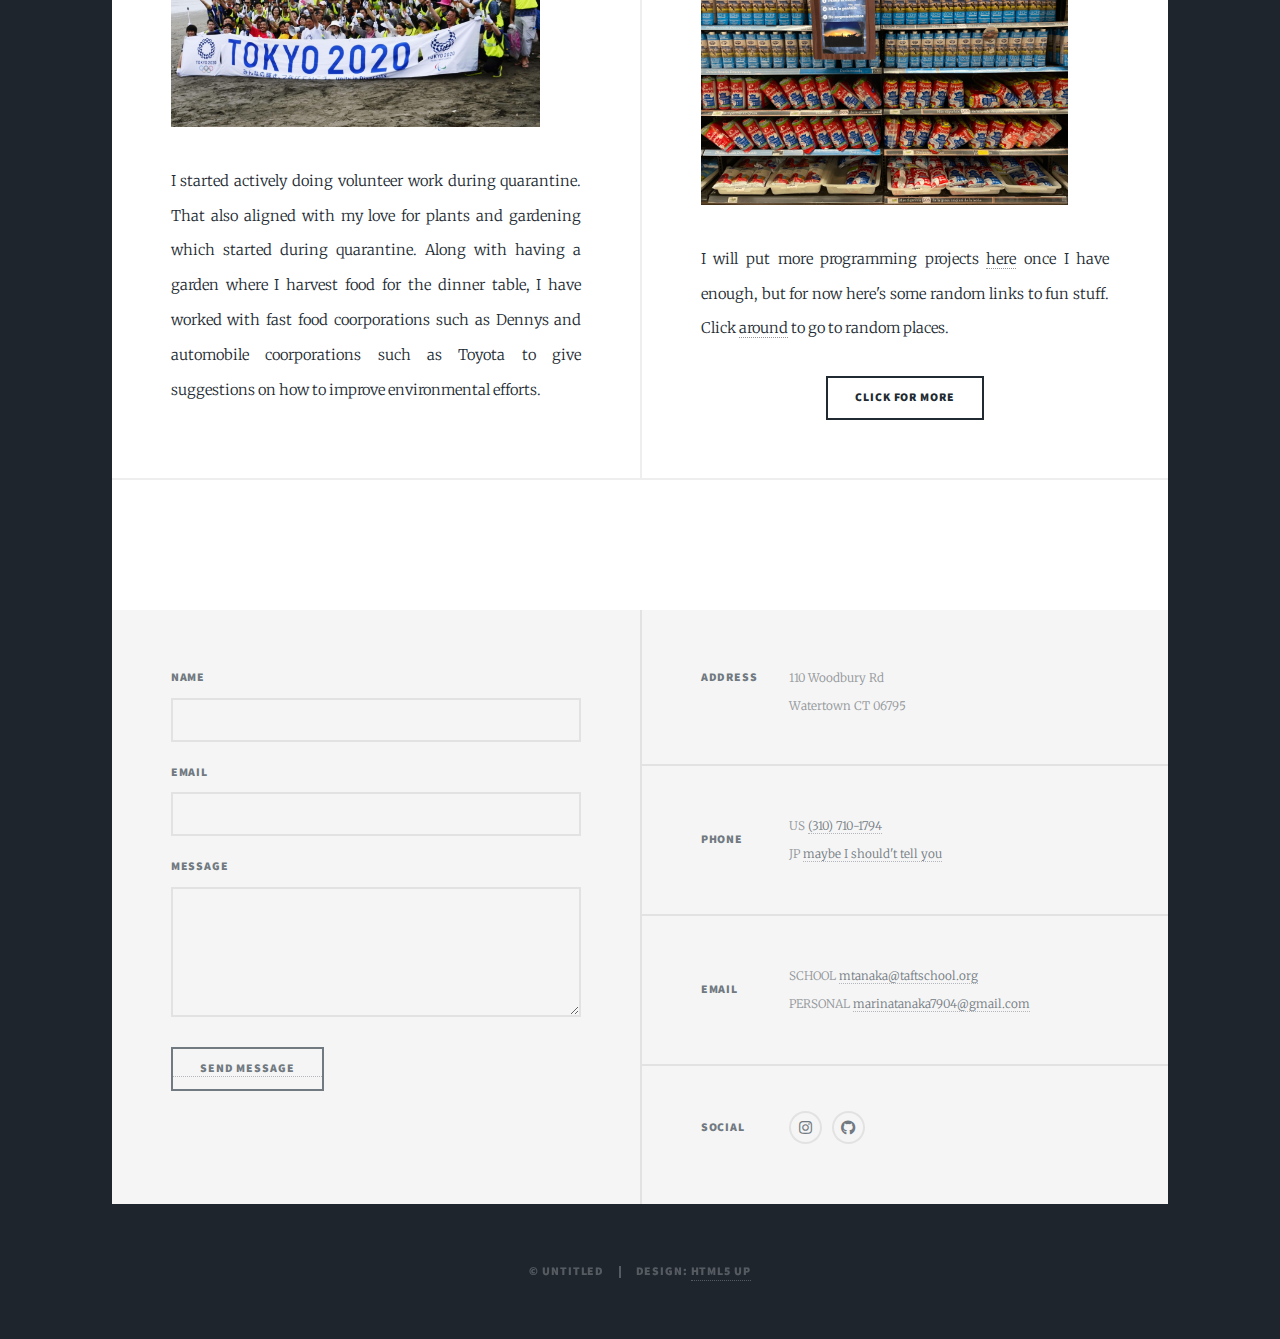
==== commit 29a022f9: "wa:" ====
--- a/index.html
+++ b/index.html
@@ -19,8 +19,8 @@
 
 				<!-- Intro -->
 					<div id="intro">
-						<h1>This is<br />
-						My Life</h1>
+						<h1>This is Real<br />
+						This is Me</h1>
 						<p>Find out more about my passion for academics, arts, and community below.</p>
 						<ul class="actions">
 							<li><a href="#header" class="button icon solid solo fa-arrow-down scrolly">Continue</a></li>
@@ -36,7 +36,7 @@
 					<nav id="nav">
 						<ul class="links">
 							<li class="active"><a href="index.html">About Me</a></li>
-							<li><a href="generic.html">My Dog</a></li>
+							<li><a href="dog.html">My Dog</a></li>
 							<li><a href="arts.html">Arts</a></li>
 							<li><a href="https://play2048.co/" target="_blank" rel="noopener noreferrer">2048</a></li>
 						</ul>
@@ -66,6 +66,7 @@
 
 						<!-- Posts -->
 							<section class="posts" class = "smooooth">
+								<!--
 								<article>
 									<header>
 										<span class="date">May 1, 2023</span>
@@ -81,7 +82,7 @@
 									<ul class="actions special">
 
 									</ul>									
-								</article>
+								</article> 
 								<article>
 									<header>
 										<span class="date">May 1, 2023</span>
@@ -93,6 +94,7 @@
 										<li><a href="https://drive.google.com/drive/folders/1C4hcfGneRjHxCJ4Ni2inxHfy_iah_qCb?usp=sharing" class="button">See All</a></li>
 									</ul>
 								</article>
+								-->
 								<article>
 									<header>
 										<span class="date">May 1, 2023</span>
@@ -131,7 +133,7 @@
 										Stuff</a></h2>
 									</header>
 									<a href="https://www.theverge.com/22310188/nft-explainer-what-is-blockchain-crypto-art-faq" target="_blank" rel="noopener noreferrer" class="image fit"><img src="images/milk.jpg" alt="" /></a>
-									<p>I will put programming projects here once I have enough, but for now here's some random links to fun stuff. Click <a href = "https://www.nytimes.com/games/wordle/index.html" target="_blank" rel="noopener noreferrer">around</a> to go to random places.</p>
+									<p>I will put more programming projects <a href="https://github.com/marinatedshrimp">here</a> once I have enough, but for now here's some random links to fun stuff. Click <a href = "https://www.nytimes.com/games/wordle/index.html" target="_blank" rel="noopener noreferrer">around</a> to go to random places.</p>
 									<ul class="actions special">
 										<li><a href="https://nerdlegame.com/" target="_blank" rel="noopener noreferrer" class="button">Click For More</a></li>
 									</ul>
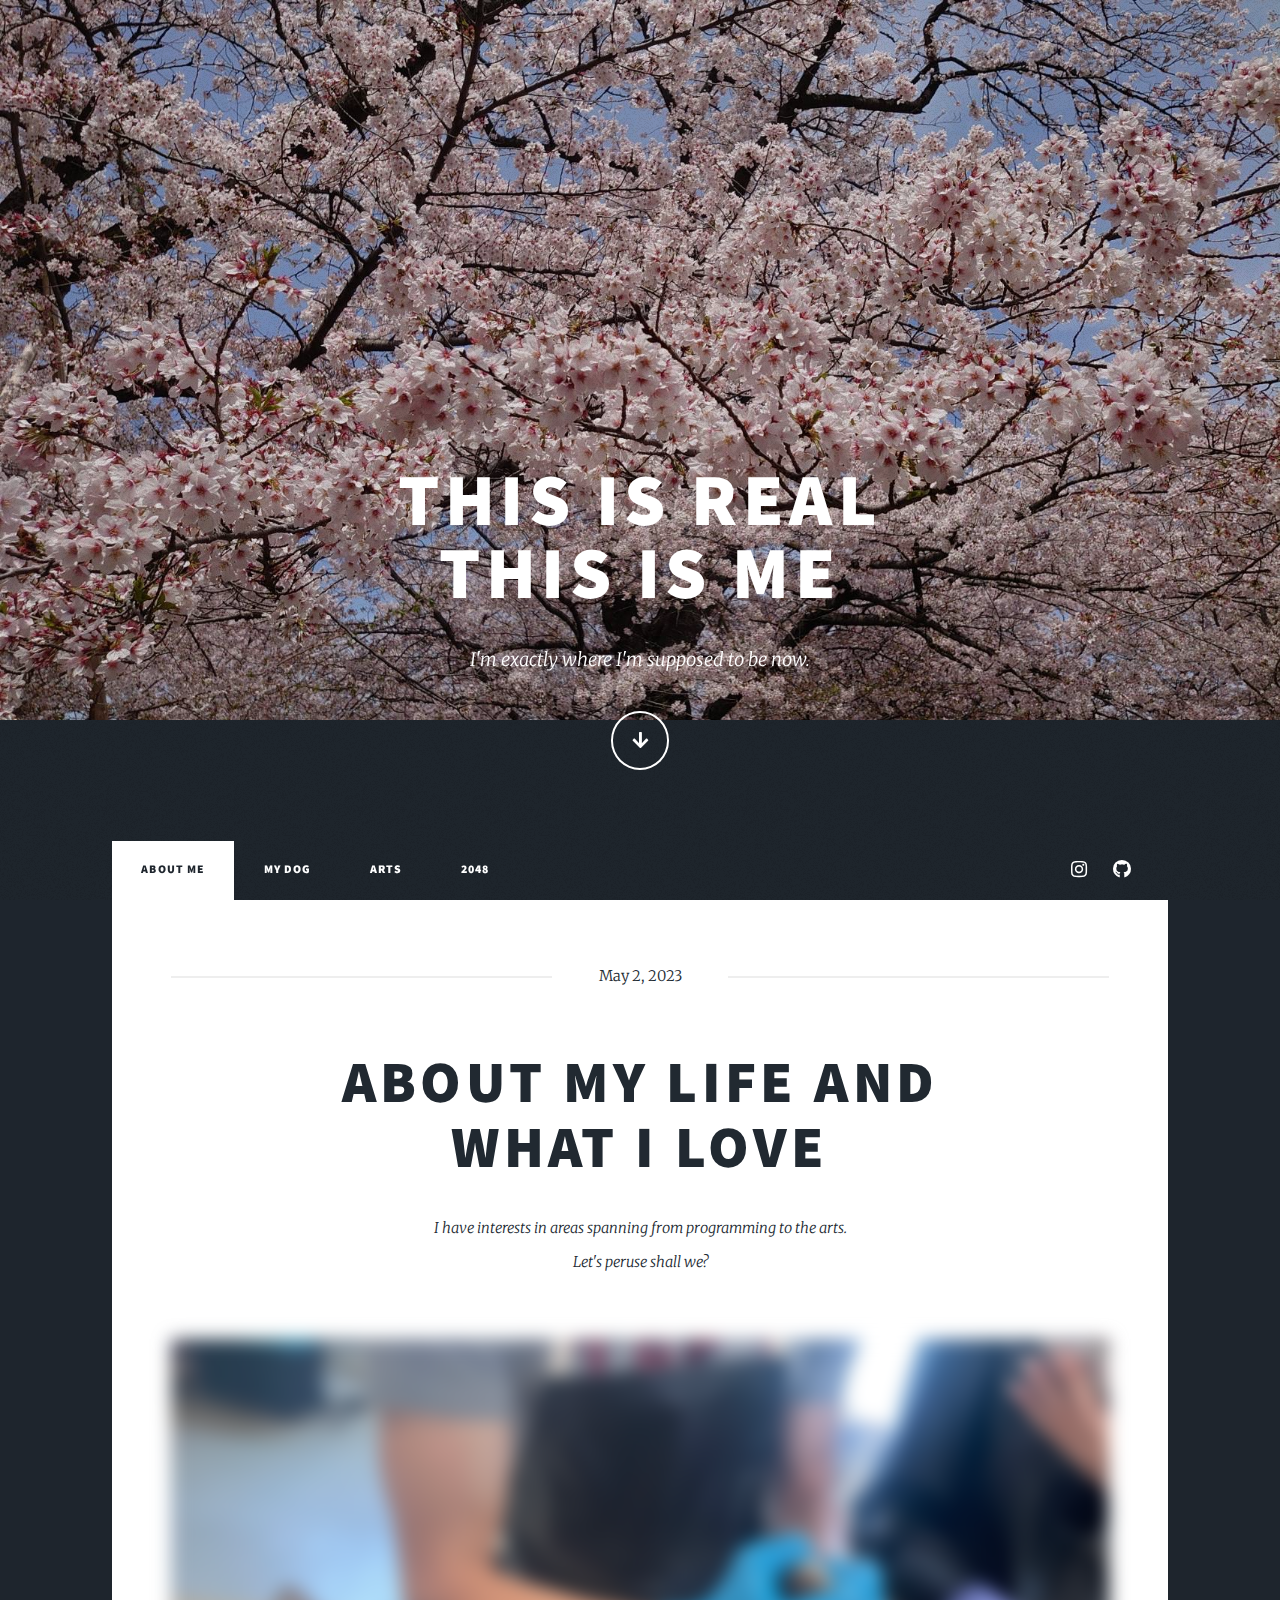
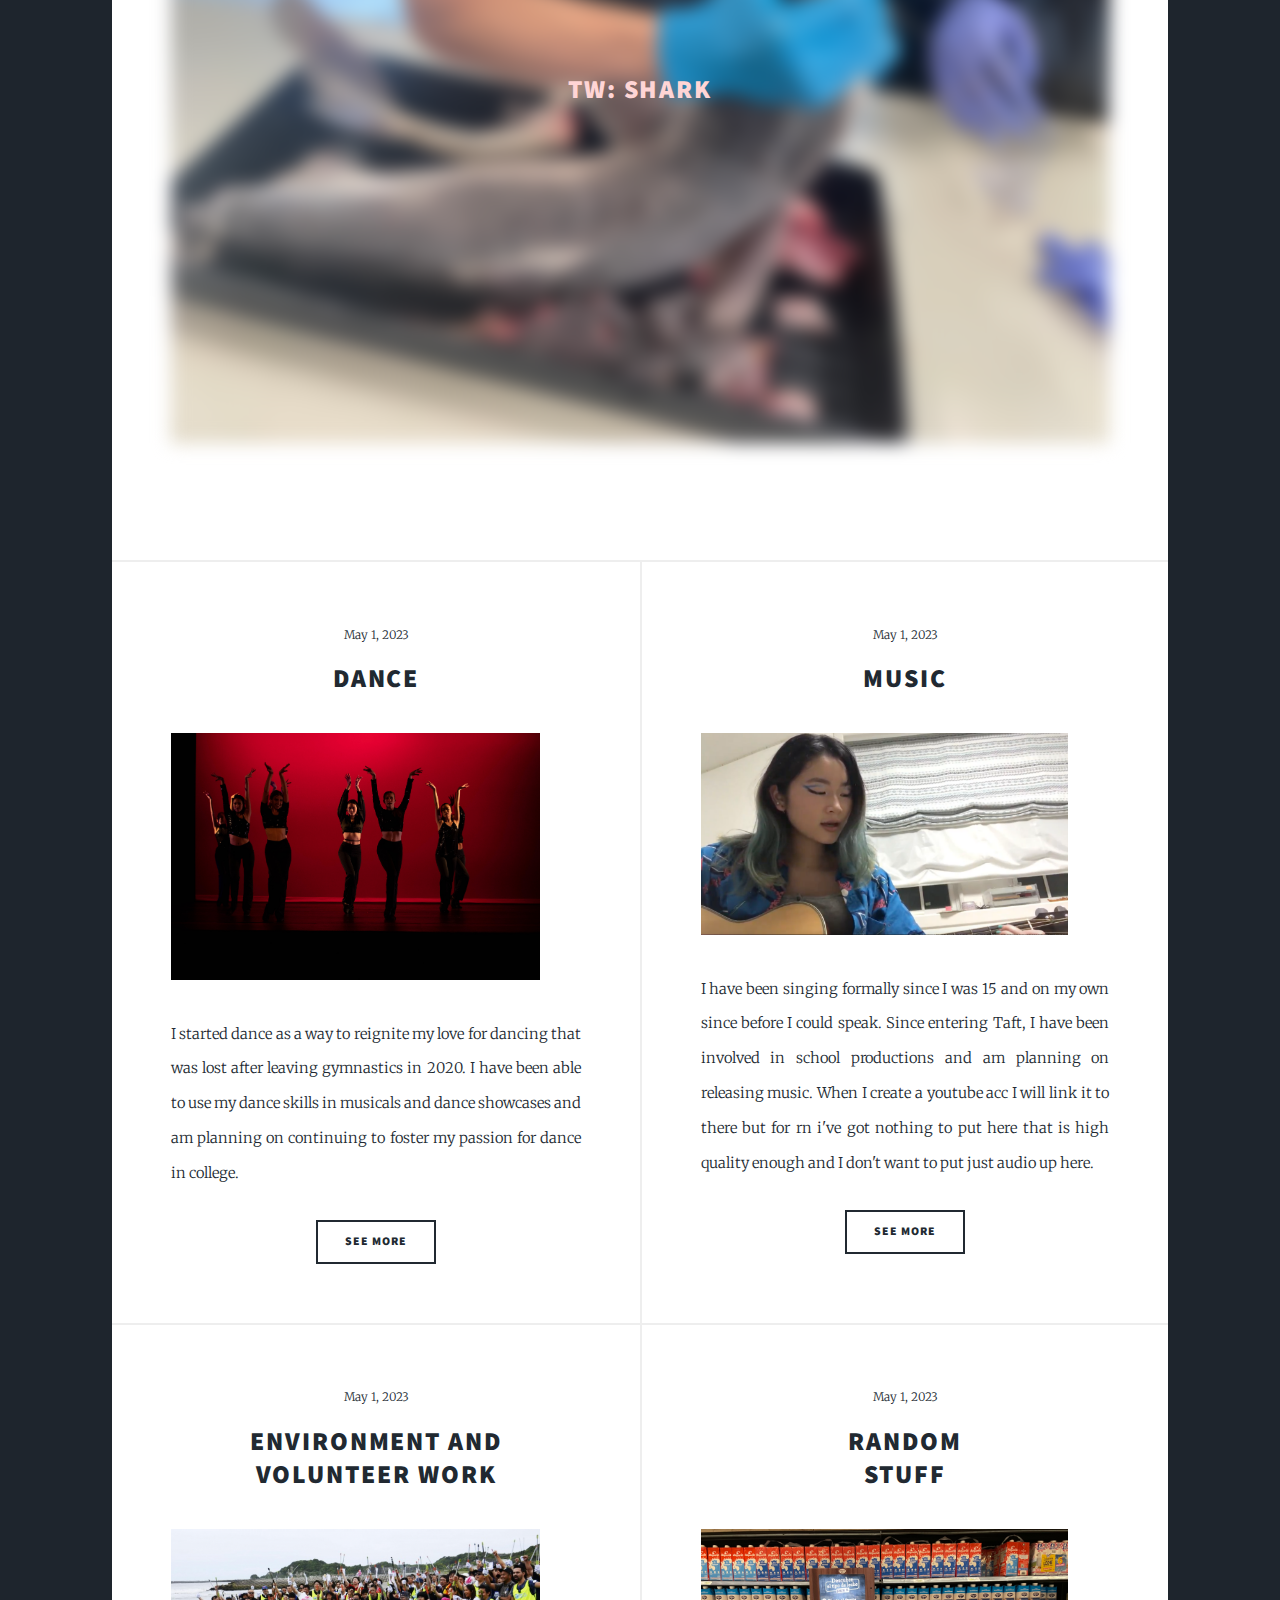
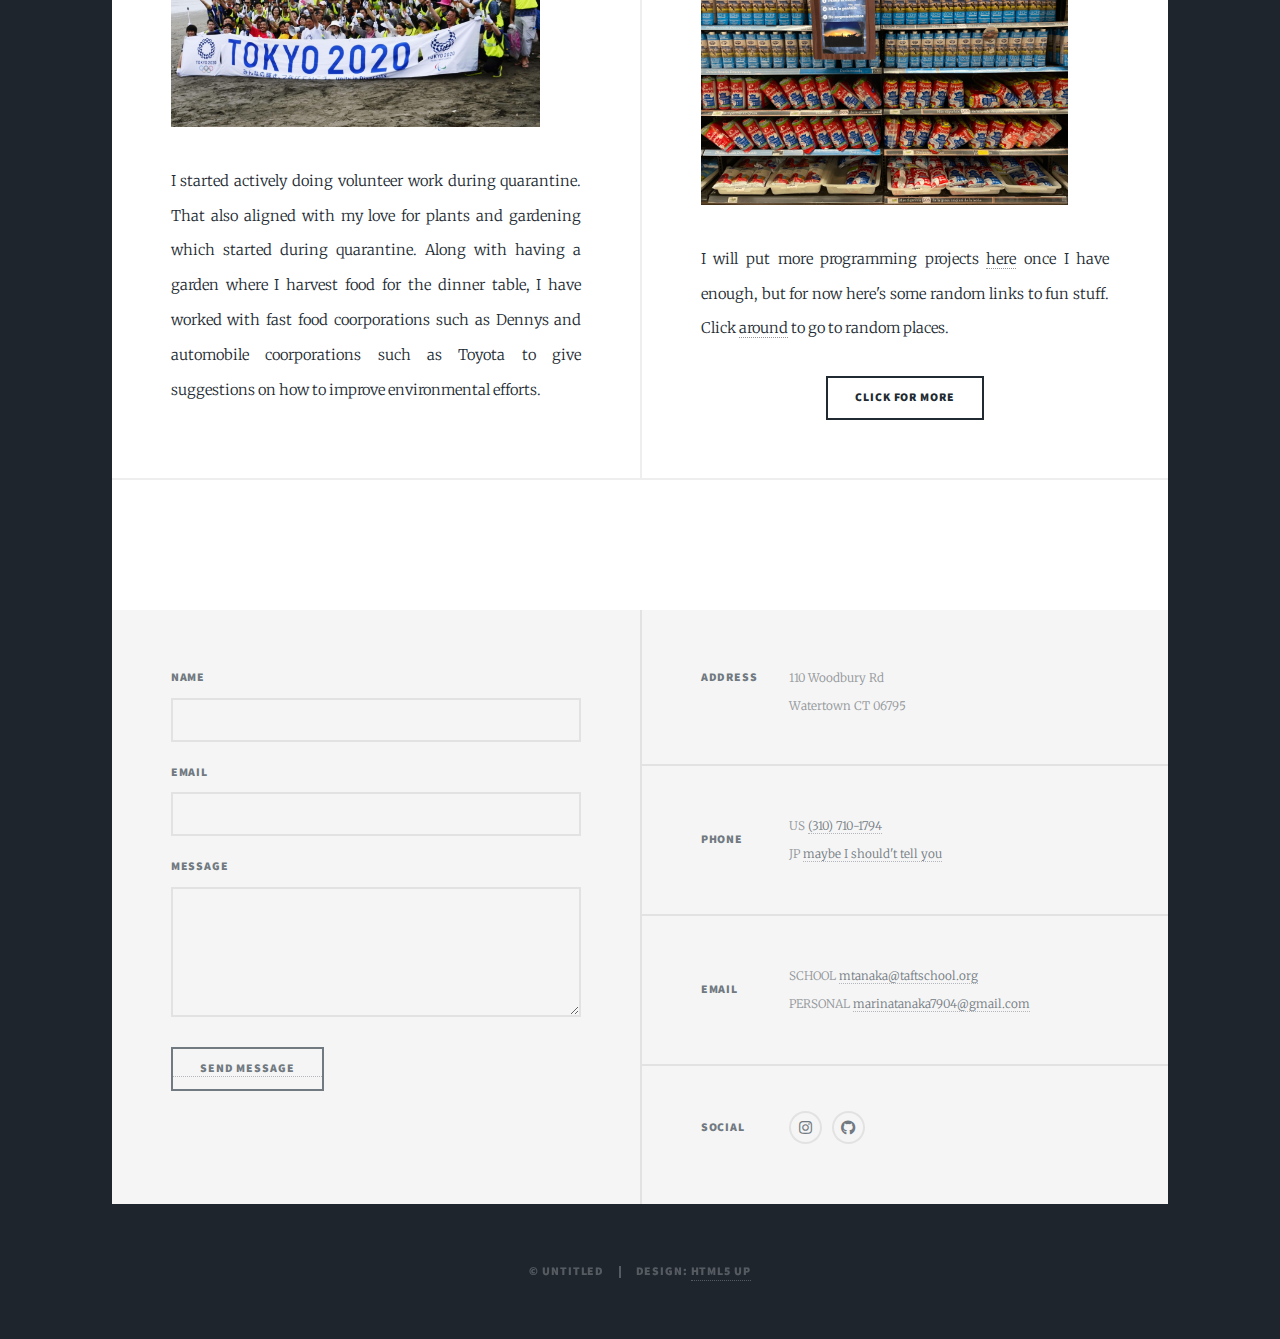
==== commit 6ed0ff33: "arts page not upadating?" ====
--- a/index.html
+++ b/index.html
@@ -21,7 +21,7 @@
 					<div id="intro">
 						<h1>This is Real<br />
 						This is Me</h1>
-						<p>Find out more about my passion for academics, arts, and community below.</p>
+						<p>I'm exactly where I'm supposed to be now.</p>
 						<ul class="actions">
 							<li><a href="#header" class="button icon solid solo fa-arrow-down scrolly">Continue</a></li>
 						</ul>
@@ -38,7 +38,7 @@
 							<li class="active"><a href="index.html">About Me</a></li>
 							<li><a href="dog.html">My Dog</a></li>
 							<li><a href="arts.html">Arts</a></li>
-							<li><a href="https://play2048.co/" target="_blank" rel="noopener noreferrer">2048</a></li>
+							<li><a href="https://play2048.co/" href = "" rel="noopener noreferrer">2048</a></li>
 						</ul>
 						<ul class="icons">
 							<li><a href="https://www.instagram.com/enchiladaman_man/?hl=en" class="icon brands fa-instagram"><span class="label">Instagram</span></a></li>
@@ -129,13 +129,13 @@
 								<article>
 									<header>
 										<span class="date">May 1, 2023</span>
-										<h2><a href="https://contexto.me" target="_blank" rel="noopener noreferrer">Random<br />
+										<h2><a href="https://contexto.me" href = "" rel="noopener noreferrer">Random<br />
 										Stuff</a></h2>
 									</header>
-									<a href="https://www.theverge.com/22310188/nft-explainer-what-is-blockchain-crypto-art-faq" target="_blank" rel="noopener noreferrer" class="image fit"><img src="images/milk.jpg" alt="" /></a>
-									<p>I will put more programming projects <a href="https://github.com/marinatedshrimp">here</a> once I have enough, but for now here's some random links to fun stuff. Click <a href = "https://www.nytimes.com/games/wordle/index.html" target="_blank" rel="noopener noreferrer">around</a> to go to random places.</p>
-									<ul class="actions special">
-										<li><a href="https://nerdlegame.com/" target="_blank" rel="noopener noreferrer" class="button">Click For More</a></li>
+									<a href="https://www.theverge.com/22310188/nft-explainer-what-is-blockchain-crypto-art-faq" href = "" rel="noopener noreferrer" class="image fit"><img src="images/milk.jpg" alt="" /></a>
+									<p>I will put more programming projects <a href="https://github.com/marinatedshrimp">here</a> once I have enough, but for now here's some random links to fun stuff. Click <a href = "https://www.nytimes.com/games/wordle/index.html" href = "" rel="noopener noreferrer">around</a> to go to random places.</p>
+									<ul class="actions special">
+										<li><a href="https://nerdlegame.com/" href = "" rel="noopener noreferrer" class="button">Click For More</a></li>
 									</ul>
 								</article>
 							</section>
